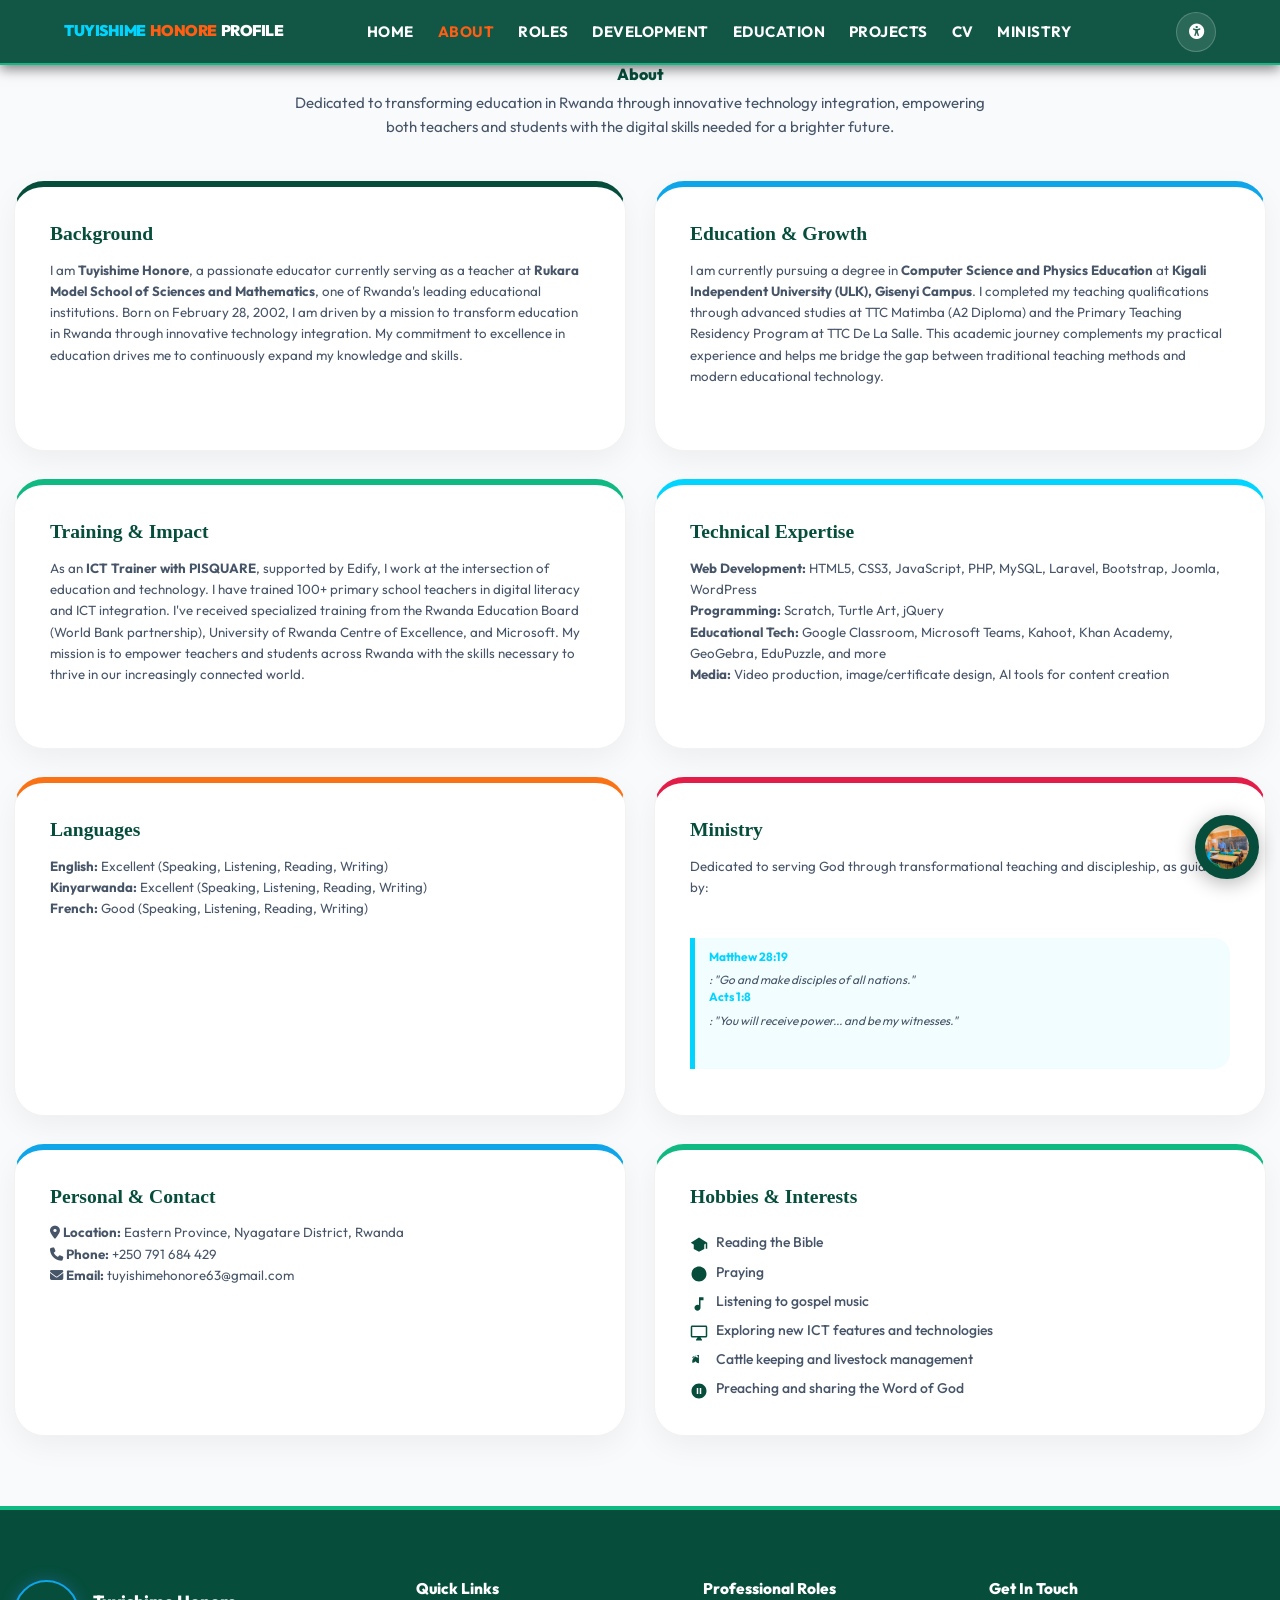
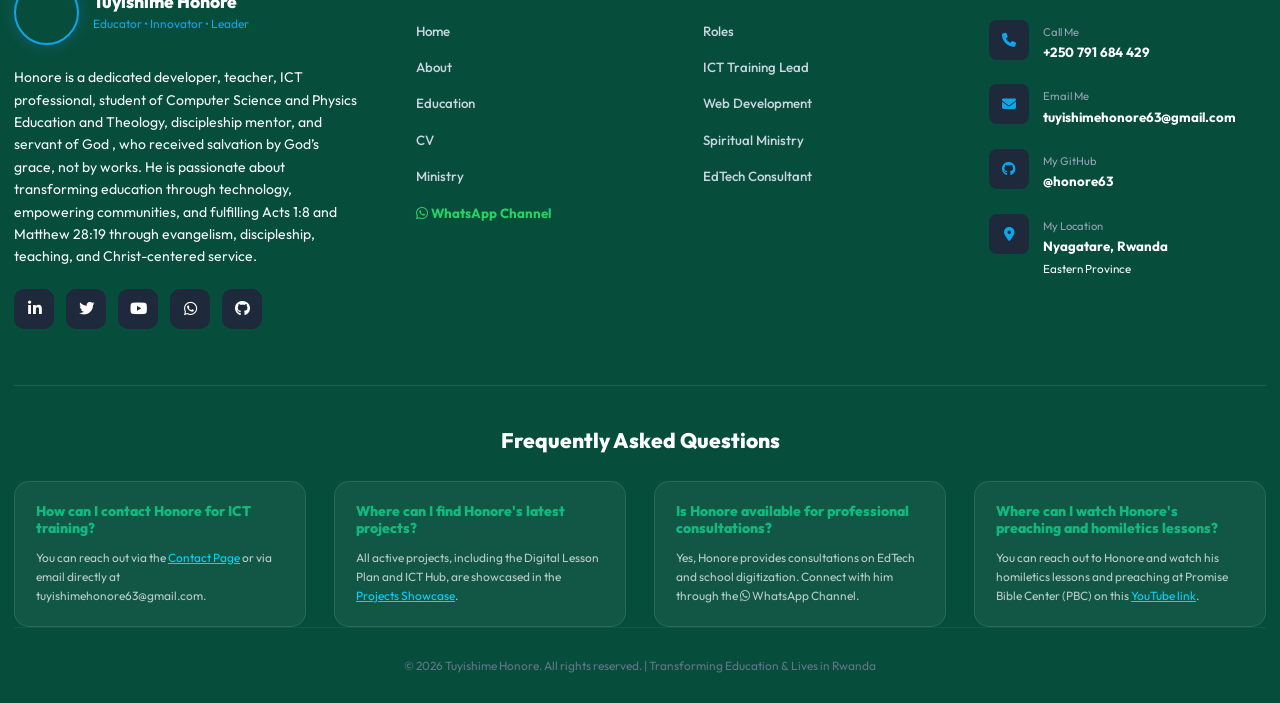
==== frontend/about.html @ 88cf1a94 "Standardize site-wide footer, add PBC FAQ/preaching video, and enhance footer visibility" ====
<!DOCTYPE html>
<html lang="en">
<head>
  <meta charset="UTF-8" />
  <meta name="viewport" content="width=device-width, initial-scale=1.0" />
  <title>About | Tuyishime Honore</title>
  <link rel="stylesheet" href="assets/css/styles.css?v=1.3" />
<link rel="stylesheet" href="https://cdnjs.cloudflare.com/ajax/libs/font-awesome/6.7.2/css/all.min.css" />

  <link rel="icon" type="image/jpeg" href="assets/images/WhatsApp%20Image%202026-05-29%20at%204.32.30%20PM.jpeg" />

  <link rel="manifest" href="manifest.json">
  <meta name="apple-mobile-web-app-capable" content="yes">
  <meta name="apple-mobile-web-app-status-bar-style" content="black-translucent">
  <meta name="theme-color" content="#064e3b">
</head>
<body>
  <nav class="nav" aria-label="Primary">
      <div class="nav-brand"><span class="cyan">TUYISHIME</span> <span class="orange">HONORE</span> <span class="white">PROFILE</span></div>
      <div class="nav-toggle" aria-label="Toggle Navigation"><span></span><span></span><span></span></div>
      <div class='nav-links'>
        <a href="index.html" data-i18n="nav-home">Home</a>
        <a href="about.html" data-i18n="nav-about">About</a>
        <a href="roles.html" data-i18n="nav-roles">Roles</a>
        <a href="development.html" data-i18n="nav-dev">Development</a>
        <a href="education.html" data-i18n="nav-edu">Education</a>
        <a href="projects.html" data-i18n="nav-proj">Projects</a>
        <a href="cv.html" data-i18n="nav-cv">CV</a>
        <a href="ministry.html" data-i18n="nav-min">Ministry</a>
      </div>
      <div class="nav-accessibility">
        <button id="acc-btn" class="acc-btn" title="Accessibility Settings" aria-label="Accessibility Settings">
          <i class="fa-solid fa-universal-access"></i>
        </button>
        <div id="acc-dropdown" class="acc-dropdown">
          <div class="acc-section">
            <span class="acc-label" data-i18n="acc-language">Language / Langue</span>
            <div class="lang-switcher">
              <button class="lang-btn active" data-lang="en">
                <img src="https://flagcdn.com/h20/gb.png" alt="English" style="width: 18px;"> EN
              </button>
              <button class="lang-btn" data-lang="fr">
                <img src="https://flagcdn.com/h20/fr.png" alt="Français" style="width: 18px;"> FR
              </button>
            </div>
          </div>
          
          <div class="acc-section">
            <span class="acc-label" data-i18n="acc-font-type">Font Type</span>
            <select id="font-type-selector" class="font-selector">
              <optgroup label="⭐ Top 10 for Portfolio">
                <option value="Inter" selected>Inter</option>
                <option value="Plus Jakarta Sans">Plus Jakarta Sans</option>
                <option value="Poppins">Poppins</option>
                <option value="Manrope">Manrope</option>
                <option value="Outfit">Outfit</option>
                <option value="DM Sans">DM Sans</option>
                <option value="Urbanist">Urbanist</option>
                <option value="Montserrat">Montserrat</option>
                <option value="Sora">Sora</option>
                <option value="Lexend">Lexend</option>
              </optgroup>
              <optgroup label="Sans-Serif">
                <option value="Roboto">Roboto</option>
                <option value="Open Sans">Open Sans</option>
                <option value="Lato">Lato</option>
                <option value="Nunito">Nunito</option>
                <option value="Work Sans">Work Sans</option>
                <option value="Rubik">Rubik</option>
                <option value="Mulish">Mulish</option>
                <option value="Figtree">Figtree</option>
                <option value="Raleway">Raleway</option>
                <option value="Cabin">Cabin</option>
                <option value="Quicksand">Quicksand</option>
                <option value="Noto Sans">Noto Sans</option>
                <option value="Assistant">Assistant</option>
                <option value="Karla">Karla</option>
                <option value="Public Sans">Public Sans</option>
              </optgroup>
              <optgroup label="Serif Fonts">
                <option value="Merriweather">Merriweather</option>
                <option value="Playfair Display">Playfair Display</option>
                <option value="Lora">Lora</option>
                <option value="Cormorant Garamond">Cormorant Garamond</option>
                <option value="Libre Baskerville">Libre Baskerville</option>
                <option value="Crimson Text">Crimson Text</option>
                <option value="EB Garamond">EB Garamond</option>
                <option value="Bitter">Bitter</option>
                <option value="Spectral">Spectral</option>
                <option value="Source Serif Pro">Source Serif Pro</option>
              </optgroup>
              <optgroup label="Monospace Fonts">
                <option value="JetBrains Mono">JetBrains Mono</option>
                <option value="Fira Code">Fira Code</option>
                <option value="Source Code Pro">Source Code Pro</option>
                <option value="IBM Plex Mono">IBM Plex Mono</option>
                <option value="Space Mono">Space Mono</option>
                <option value="Roboto Mono">Roboto Mono</option>
                <option value="Inconsolata">Inconsolata</option>
                <option value="Cousine">Cousine</option>
                <option value="Ubuntu Mono">Ubuntu Mono</option>
                <option value="Anonymous Pro">Anonymous Pro</option>
              </optgroup>
              <optgroup label="Display & Creative">
                <option value="Bebas Neue">Bebas Neue</option>
                <option value="Oswald">Oswald</option>
                <option value="Anton">Anton</option>
                <option value="Archivo Black">Archivo Black</option>
                <option value="Barlow Condensed">Barlow Condensed</option>
              </optgroup>
            </select>
          </div>

          <div class="acc-section">
            <span class="acc-label" data-i18n="acc-font-size">Font Size</span>
            <div class="font-controls">
              <button id="font-minus" class="font-size-btn" title="Decrease font size">-</button>
              <span id="font-display" class="font-display">100%</span>
              <button id="font-plus" class="font-size-btn" title="Increase font size">+</button>
            </div>
          </div>

          <div class="acc-section">
            <span class="acc-label" data-i18n="acc-reader">Screen Reader</span>
            <label class="acc-toggle-container">
              <div class="switch">
                <input type="checkbox" id="screen-reader-toggle">
                <span class="slider"></span>
              </div>
              <span data-i18n="acc-enable-tts">Enable Text-to-Speech</span>
            </label>
          </div>
        </div>
      </div>
    </nav><header class="compact">

  </header>


  <main class="container" role="main">
    <section class="section" aria-labelledby="about-title">
      <h2 id="about-title" class="section-title" data-i18n="nav-about">About Me</h2>
      <p class="section-subtitle" data-i18n="about-subtitle">
        Dedicated to transforming education in Rwanda through innovative technology integration, empowering both teachers and students with the digital skills needed for a brighter future.
      </p>

      <div class="card-grid">
        <div class="card card-dark"><h3 data-i18n="about-card-bg"><i class="fa-solid fa-user-tie"></i> Background</h3>
          <p>
            I am <strong>Tuyishime Honore</strong>, a passionate educator currently serving as a teacher at <strong>Rukara Model School of Sciences and Mathematics</strong>, one of Rwanda's leading educational institutions. Born on February 28, 2002, I am driven by a mission to transform education in Rwanda through innovative technology integration. My commitment to excellence in education drives me to continuously expand my knowledge and skills.
          </p>
        </div>

        <div class="card card-blue"><h3 data-i18n="about-card-edu"><i class="fa-solid fa-graduation-cap"></i> Education & Growth</h3>
          <p>
            I am currently pursuing a degree in <strong>Computer Science and Physics Education</strong> at <strong>Kigali Independent University (ULK), Gisenyi Campus</strong>. I completed my teaching qualifications through advanced studies at TTC Matimba (A2 Diploma) and the Primary Teaching Residency Program at TTC De La Salle. This academic journey complements my practical experience and helps me bridge the gap between traditional teaching methods and modern educational technology.
          </p>
        </div>

        <div class="card card-green"><h3 data-i18n="about-card-train"><i class="fa-solid fa-chalkboard-user"></i> Training & Impact</h3>
          <p>
            As an <strong>ICT Trainer with PISQUARE</strong>, supported by Edify, I work at the intersection of education and technology. I have trained 100+ primary school teachers in digital literacy and ICT integration. I've received specialized training from the Rwanda Education Board (World Bank partnership), University of Rwanda Centre of Excellence, and Microsoft. My mission is to empower teachers and students across Rwanda with the skills necessary to thrive in our increasingly connected world.
          </p>
        </div>

        <div class="card card-cyan"><h3 data-i18n="about-card-tech"><i class="fa-solid fa-code"></i> Technical Expertise</h3>
          <p>
            <strong>Web Development:</strong> HTML5, CSS3, JavaScript, PHP, MySQL, Laravel, Bootstrap, Joomla, WordPress<br>
            <strong>Programming:</strong> Scratch, Turtle Art, jQuery<br>
            <strong>Educational Tech:</strong> Google Classroom, Microsoft Teams, Kahoot, Khan Academy, GeoGebra, EduPuzzle, and more<br>
            <strong>Media:</strong> Video production, image/certificate design, AI tools for content creation
          </p>
        </div>

        <div class="card card-orange"><h3 data-i18n="about-card-lang"><i class="fa-solid fa-language"></i> Languages</h3>
          <p>
            <strong>English:</strong> Excellent (Speaking, Listening, Reading, Writing)<br>
            <strong>Kinyarwanda:</strong> Excellent (Speaking, Listening, Reading, Writing)<br>
            <strong>French:</strong> Good (Speaking, Listening, Reading, Writing)
          </p>
        </div>

        <div class="card card-red"><h3 data-i18n="nav-min"><i class="fa-solid fa-cross"></i> Ministry & Service</h3>
          <p>
            Dedicated to serving God through transformational teaching and discipleship, as guided by:
          </p>
          <blockquote class="ministry-quote" style="margin: 0.8rem 0; padding: 0.8rem 1rem;">
            <p style="font-size: 0.85rem; line-height: 1.4;">
              <strong>Matthew 28:19</strong>: "Go and make disciples of all nations."<br>
              <strong>Acts 1:8</strong>: "You will receive power... and be my witnesses."
            </p>
          </blockquote>
        </div>

        <div class="card card-blue"><h3 data-i18n="about-card-contact"><i class="fa-solid fa-address-card"></i> Personal & Contact</h3>
          <p>
            <strong><i class="fa-solid fa-location-dot"></i> Location:</strong> Eastern Province, Nyagatare District, Rwanda<br>
            <strong><i class="fa-solid fa-phone"></i> Phone:</strong> +250 791 684 429<br>
            <strong><i class="fa-solid fa-envelope"></i> Email:</strong> tuyishimehonore63@gmail.com</p>
        </div>

        <div class="card card-green"><h3 data-i18n="about-card-hobbies"><i class="fa-solid fa-heart"></i> Hobbies & Interests</h3>
          <ul style="list-style: none; padding: 0; margin: 0.8rem 0 0; display: grid; gap: 0.6rem;">
            <li style="display: flex; gap: 0.6rem; align-items: flex-start; color: var(--muted); font-weight: 500;"><svg width="18" height="18" viewBox="0 0 24 24" fill="currentColor" style="color: var(--green-dark); margin-top: 0.2rem; flex-shrink: 0;"><path d="M12 2L1 9l4 2.18v6L12 21l7-3.82v-6l2-1.09V17h2V9L12 2z"/></svg> <span style="line-height: 1.4;">Reading the Bible</span></li>
            <li style="display: flex; gap: 0.6rem; align-items: flex-start; color: var(--muted); font-weight: 500;"><svg width="18" height="18" viewBox="0 0 24 24" fill="currentColor" style="color: var(--green-dark); margin-top: 0.2rem; flex-shrink: 0;"><path d="M12 2.02c-5.51 0-10 4.49-10 10s4.49 10 10 10 10-4.49 10-10-4.49-10-10-10z"/></svg> <span style="line-height: 1.4;">Praying</span></li>
            <li style="display: flex; gap: 0.6rem; align-items: flex-start; color: var(--muted); font-weight: 500;"><svg width="18" height="18" viewBox="0 0 24 24" fill="currentColor" style="color: var(--green-dark); margin-top: 0.2rem; flex-shrink: 0;"><path d="M12 3v10.55c-.59-.34-1.27-.55-2-.55-2.21 0-4 1.79-4 4s1.79 4 4 4 4-1.79 4-4V7h4V3h-6z"/></svg> <span style="line-height: 1.4;">Listening to gospel music</span></li>
            <li style="display: flex; gap: 0.6rem; align-items: flex-start; color: var(--muted); font-weight: 500;"><svg width="18" height="18" viewBox="0 0 24 24" fill="currentColor" style="color: var(--green-dark); margin-top: 0.2rem; flex-shrink: 0;"><path d="M21 2H3c-1.1 0-2 .9-2 2v12c0 1.1.9 2 2 2h7l-2 3v1h8v-1l-2-3h7c1.1 0 2-.9 2-2V4c0-1.1-.9-2-2-2zm0 14H3V4h18v12z"/></svg> <span style="line-height: 1.4;">Exploring new ICT features and technologies</span></li>
            <li style="display: flex; gap: 0.6rem; align-items: flex-start; color: var(--muted); font-weight: 500;"><svg width="18" height="18" viewBox="0 0 24 24" fill="currentColor" style="color: var(--green-dark); margin-top: 0.2rem; flex-shrink: 0;"><path d="M10.84 2.82C3.12 5.09 3.01 10.97 3.01 10.97v1.89h1.1c1.37 0 2.61-.71 3.29-1.85.92 1.54 2.58 2.58 4.54 2.6V1.9l-.15.92zm-5.7 3.07C6.01 4 7 3.54 8 3.54c1.28 0 2.45.69 3.12 1.79.03.04.14.28.05.51-.08.2-.34.25-.5.25L9.34 6c-.19 0-.37-.09-.48-.25-.33-.5-.88-.82-1.48-.82-.67 0-1.28.38-1.58.98L4.32 6c-.19.4-.53.53-.78.53-.29 0-.58-.19-.58-.49v-.06c.01-.06.77-1.13 2.18-1.89h.01z"/></svg> <span style="line-height: 1.4;">Cattle keeping and livestock management</span></li>
            <li style="display: flex; gap: 0.6rem; align-items: flex-start; color: var(--muted); font-weight: 500;"><svg width="18" height="18" viewBox="0 0 24 24" fill="currentColor" style="color: var(--green-dark); margin-top: 0.2rem; flex-shrink: 0;"><path d="M12 2C6.48 2 2 6.48 2 12s4.48 10 10 10 10-4.48 10-10S17.52 2 12 2zm-1 14H9V8h2v8zm4 0h-2V8h2v8z"/></svg> <span style="line-height: 1.4;">Preaching and sharing the Word of God</span></li>
          </ul>
        </div>
      </div>
    </section>
  </main>

  <footer class="site-footer">
    <div class="container">
      <div class="footer-grid-4">
        
        <!-- Col 1: Brand -->
        <div class="footer-col">
          <div class="brand-header">
             <div class="footer-logo-zoom" aria-label="Tuyishime Honore"></div>
             <div>
               <h2>Tuyishime Honore</h2>
               <span class="brand-sub">Educator • Innovator • Leader</span>
             </div>
          </div>
          <p class="brand-desc" data-i18n="footer-brand-desc">Honore is a dedicated developer, teacher, ICT professional, student of Computer Science and Physics Education and Theology, discipleship mentor, and servant of God , who received salvation by God’s grace, not by works. He is passionate about transforming education through technology, empowering communities, and fulfilling Acts 1:8 and Matthew 28:19 through evangelism, discipleship, teaching, and Christ-centered service.</p>
          <div class="footer-socials-square">
             <a href="https://www.linkedin.com/in/tuyishime-honore-212bb62a5" aria-label="LinkedIn" target="_blank"><i class="fa-brands fa-linkedin-in"></i></a>
             <a href="https://x.com/THonore78575" aria-label="Twitter X" target="_blank"><i class="fa-brands fa-twitter"></i></a>
             <a href="https://www.youtube.com/@tuyishimehonore9611" aria-label="YouTube" target="_blank"><i class="fa-brands fa-youtube"></i></a>
             <a href="https://whatsapp.com/channel/0029Vb8NbJZ3AzNOPKJiLX3O" aria-label="WhatsApp" target="_blank"><i class="fa-brands fa-whatsapp"></i></a>
             <a href="https://github.com/honore63" aria-label="GitHub" target="_blank"><i class="fa-brands fa-github"></i></a>
          </div>
        </div>

        <!-- Col 2: Quick Links -->
        <div class="footer-col">
          <h3 data-i18n="footer-links">Quick Links</h3>
          <ul class="clean-links">
            <li><a href="index.html" data-i18n="nav-home">Home</a></li>
            <li><a href="about.html" data-i18n="nav-about">About Honore</a></li>
            <li><a href="education.html" data-i18n="nav-edu">Academic Path</a></li>
            <li><a href="cv.html" data-i18n="nav-cv">Curriculum Vitae</a></li>
            <li><a href="ministry.html" data-i18n="nav-min">Christian Ministry</a></li>


            <li><a href="https://whatsapp.com/channel/0029Vb8NbJZ3AzNOPKJiLX3O" target="_blank" style="color: #25D366; font-weight: 700; margin-top: 0.5rem;"><i class="fa-brands fa-whatsapp"></i> WhatsApp Channel</a></li>
          </ul>
        </div>

        <!-- Col 3: Professional Experience -->
        <div class="footer-col">
          <h3 data-i18n="footer-roles">Professional Roles</h3>
          <ul class="clean-links">
            <li><a href="roles.html" data-i18n="nav-roles">STEM Educator</a></li>
            <li><a href="roles.html">ICT Training Lead</a></li>
            <li><a href="development.html">Web Development</a></li>
            <li><a href="ministry.html">Spiritual Ministry</a></li>
            <li><a href="roles.html">EdTech Consultant</a></li>
          </ul>
        </div>

        <!-- Col 4: Contact -->
        <div class="footer-col">
          <h3 data-i18n="footer-contact">Get In Touch</h3>
          <div class="contact-block">
            <div class="contact-icon"><i class="fa-solid fa-phone"></i></div>
            <div class="contact-text">
              <span>Call Me</span>
              <a href="tel:+250791684429" style="color: #fff; text-decoration: none;"><strong>+250 791 684 429</strong></a>
            </div>
          </div>
          
          <div class="contact-block">
            <div class="contact-icon"><i class="fa-solid fa-envelope"></i></div>
            <div class="contact-text">
              <span>Email Me</span>
              <a href="mailto:tuyishimehonore63@gmail.com" style="color: #fff; text-decoration: none;"><strong>tuyishimehonore63@gmail.com</strong></a>
            </div>
          </div>

          <div class="contact-block">
            <div class="contact-icon"><i class="fa-brands fa-github"></i></div>
            <div class="contact-text">
              <span>My GitHub</span>
              <a href="https://github.com/honore63" target="_blank" style="color: #fff; text-decoration: none;"><strong>@honore63</strong></a>
            </div>
          </div>

          <div class="contact-block">
            <div class="contact-icon"><i class="fa-solid fa-location-dot"></i></div>
            <div class="contact-text">
              <span>My Location</span>
              <strong>Nyagatare, Rwanda</strong>
              <small>Eastern Province</small>
            </div>
          </div>
        </div>

      </div>

      <!-- FAQ Section -->
      <div class="footer-faq">
        <h3 data-i18n="footer-faq-title">Frequently Asked Questions</h3>
        <div class="faq-grid">
          <div class="faq-item">
            <h4 data-i18n="faq-q1">How can I contact Honore for ICT training?</h4>
            <p data-i18n="faq-a1">You can reach out via the <a href="contact.html">Contact Page</a> or via email directly at tuyishimehonore63@gmail.com.</p>
          </div>
          <div class="faq-item">
            <h4 data-i18n="faq-q2">Where can I find Honore's latest projects?</h4>
            <p data-i18n="faq-a2">All active projects, including the Digital Lesson Plan and ICT Hub, are showcased in the <a href="projects.html">Projects Showcase</a>.</p>
          </div>
          <div class="faq-item">
            <h4 data-i18n="faq-q3">Is Honore available for professional consultations?</h4>
            <p data-i18n="faq-a3">Yes, Honore provides consultations on EdTech and school digitization. Connect with him through the <i class="fa-brands fa-whatsapp"></i> WhatsApp Channel.</p>
          </div>
          <div class="faq-item">
            <h4 data-i18n="faq-q4">Where can I watch Honore's preaching and homiletics lessons?</h4>
            <p data-i18n="faq-a4">You can reach out to Honore and watch his homiletics lessons and preaching at Promise Bible Center (PBC) on this <a href="https://youtu.be/9FSDNYlUieU?si=j-H62Ybqfr5esCMJ" target="_blank">YouTube link</a>.</p>
          </div>
        </div>
      </div>

      <div class="footer-bottom">
        <p>&copy; 2026 Tuyishime Honore. All rights reserved. | Transforming Education &amp; Lives in Rwanda</p>
      </div>
    </div>
  </footer>

  <div id="ai-widget" class="ai-widget collapsed" aria-label="AI chat assistant">
    <button id="ai-toggle" class="ai-toggle" type="button" aria-expanded="false" aria-label="Chat with Honore" title="Click to open the chat">Chat with Honore</button>
    <div class="ai-panel" role="dialog" aria-label="AI chat">
      <div class="ai-header">
        <div class="ai-profile">
          <img class="ai-avatar" src="assets/images/WhatsApp%20Image%202026-05-29%20at%204.32.30%20PM.jpeg" alt="Honore" />
          <div>
            <div class="ai-name">Honore</div>
            <div class="ai-status">Live chart</div>
          </div>
        </div>
        <button id="ai-close" class="ai-close" type="button" aria-label="Close">&times;</button>
      </div>
      <div class="ai-live" aria-label="Live status">
        <span class="ai-bar"></span>
        <span class="ai-bar"></span>
        <span class="ai-bar"></span>
      </div>
      <div class="ai-messages" id="ai-messages" aria-live="polite"></div>
      <div class="prompt-container">
        <form id="ai-form" class="prompt-box">
          <textarea id="ai-input" class="prompt-input" placeholder="Hi! I'm Honore's AI assistant. Ask me anything about my work." required></textarea>
          <div class="prompt-toolbar">
            <div class="prompt-toolbar-left">
              <label class="prompt-tool-btn" title="Upload a document">
                <input type="file" id="ai-file" accept=".txt,.pdf" style="display:none;" />
                <i class="fa-solid fa-plus"></i>
              </label>
              <span class="prompt-tool-btn"><i class="fa-solid fa-bolt"></i> Fast</span>
              <span class="prompt-tool-btn"><i class="fa-solid fa-angle-up"></i> Gemini</span>
            </div>
            <div class="prompt-toolbar-right">
              <button type="button" class="prompt-tool-btn" title="Voice input"><i class="fa-solid fa-microphone"></i></button>
              <button type="submit" class="prompt-send-btn" title="Send"><i class="fa-solid fa-arrow-right"></i></button>
            </div>
          </div>
        </form>
        <div id="ai-file-status" class="ai-file-status"></div>
      </div>
    </div>
  </div>

  <!-- PDF.js for AI Document Analysis -->
  <script src="https://cdnjs.cloudflare.com/ajax/libs/pdf.js/3.11.174/pdf.min.js"></script>
  <!-- Supabase CDN -->
  <script src="https://cdn.jsdelivr.net/npm/@supabase/supabase-js@2"></script>
  <!-- Supabase Client Initialization -->
  <script src="../database/supabaseClient.js"></script>
  <script src="assets/js/script.js?v=1.1"></script>
  <!-- Reusable Modal for Document Previews -->
  <div id='cv-modal' class='modal' role='dialog' aria-modal='true' aria-labelledby='modal-title' style='display: none;'>
    <div class='modal-content'>
      <div class='modal-header'>
        <h3 id='modal-title'>Document Preview</h3>
        <button id='modal-close' class='modal-close' aria-label='Close modal'>&times;</button>
      </div>
      <div class='modal-body'>
        <iframe id='modal-iframe' src='' title='Document Preview'></iframe>
      </div>
    </div>
  </div>
  <script>
    document.addEventListener('DOMContentLoaded', () => {
      const currentPage = window.location.pathname.split('/').pop() || 'index.html';
      const navLinks = document.querySelectorAll('.nav-links a');
      navLinks.forEach(link => {
        if (link.getAttribute('href') === currentPage) {
          link.classList.add('active');
        }
      });
    });
  </script>
</body>
</html>
---- frontend/assets/css/styles.css ----
/* 
   Tuyishime Honore's Portfolio - Main Stylesheet
   Optimized & Refactored for Desktop & Mobile Excellence
   A Antigravity AI Production
*/

:root {
  /* Color Palette */
  --green-dark: #064e3b;
  --green-medium: #10b981;
  --green-light: #f0fdf4;
  --accent-orange: #f97316;
  --accent-blue: #0ea5e9;
  --brand-cyan: #00d4ff;
  --brand-orange: #ff5e13;
  --text: #0f172a;
  --muted: #475569;
  --white: #ffffff;
  --black: #000000;
  
  /* Shadows & Radius */
  --card-bg: rgba(255, 255, 255, 1);
  --card-shadow: 0 10px 25px -5px rgba(0, 0, 0, 0.04), 0 8px 10px -6px rgba(0, 0, 0, 0.04);
  --card-shadow-hover: 0 20px 25px -5px rgba(0, 0, 0, 0.08), 0 8px 10px -6px rgba(0, 0, 0, 0.08);
  --radius: 20px;
  --max-width: 1300px;
  
  /* Typography */
  --font: 'Georgia', 'Times New Roman', Times, serif;
  --header-height: 65px; /* Slimmer professional navbar */
}

/* === Base Resets === */
* {
  box-sizing: border-box;
  margin: 0;
  padding: 0;
}

html {
  scroll-behavior: smooth;
  font-size: 16px; /* Standard professional base size */
  overflow-x: hidden;
  /* Hide scrollbar for Chrome, Safari and Opera */
  &::-webkit-scrollbar {
    display: none;
  }
  /* Hide scrollbar for IE, Edge and Firefox */
  -ms-overflow-style: none;  /* IE and Edge */
  scrollbar-width: none;  /* Firefox */
}

body {
  font-family: var(--font);
  color: var(--text);
  background: #f8fafc;
  line-height: 1.6; /* Improved readability for Georgia serif */
  font-size: 1rem;
  overflow-x: hidden;
  opacity: 0;
  animation: fadeInBody 0.8s ease-out forwards;
}

@keyframes fadeInBody {
  from { opacity: 0; }
  to { opacity: 1; }
}

body.nav-open {
  overflow: hidden;
}

a {
  color: var(--accent-blue);
  text-decoration: none;
  transition: all 0.3s ease;
}

a:hover {
  color: var(--green-medium);
}

img {
  max-width: 100%;
  display: block;
}

.container {
  width: min(100% - 2rem, var(--max-width));
  margin: 0 auto;
}

/* === Typography === */
h1, h2, h3, h4, h5, h6 {
  font-weight: 800;
  line-height: 1.2;
  color: var(--green-dark);
}

h1 { font-size: 1.143rem; } /* 16px / 14px */
h2 { font-size: 1.143rem; }
h3 { font-size: 1.143rem; }
h4 { font-size: 1.071rem; } /* 15px / 14px */

.section-title {
  text-align: center;
  margin-bottom: 3rem;
  position: relative;
}

.section-subtitle {
  text-align: center;
  color: var(--muted);
  max-width: 700px;
  margin: -2.5rem auto 3rem;
  font-size: 1.071rem; /* 15px */
}

/* === Navigation === */
.nav {
  position: fixed !important;
  top: 0 !important;
  left: 0 !important;
  width: 100% !important;
  height: var(--header-height);
  -webkit-transform: translateZ(0);
  transform: translateZ(0); /* Force hardware acceleration */
  -webkit-backface-visibility: hidden;
  backface-visibility: hidden;
  display: flex;
  justify-content: space-between;
  align-items: center;
  padding: 0 5%;
  z-index: 5000;
  background: rgba(6, 78, 59, 0.95); /* Sleek dark green with slight transparency */
  backdrop-filter: blur(10px);
  box-shadow: 0 4px 12px rgba(0,0,0,0.5);
  border-bottom: 2px solid var(--green-medium);
  transition: background 0.3s ease, box-shadow 0.3s ease, padding 0.3s ease;
}

.nav.scrolled {
  background: rgba(0, 0, 0, 0.9);
  padding: 0 4%;
}

body.nav-open {
  overflow: hidden;
}

/* Removed dynamic scrolling effects to keep the navbar 'static' in appearance */
body.home .nav {
  background: #000000;
}

body.home .nav-links a { color: var(--white); }
body.home .nav-brand .white { color: var(--white); }

.nav-links a.active { 
  background: transparent;
}

.nav-toggle span { background: var(--white); }

.nav-brand {
  font-size: 1.1rem;
  font-weight: 900;
  text-transform: uppercase;
  letter-spacing: -0.5px;
  display: flex;
  gap: 0.3rem;
}

.nav-brand .cyan { color: var(--brand-cyan); }
.nav-brand .orange { color: var(--brand-orange); }
.nav-brand .white { color: var(--white); }

.nav-links {
  display: flex;
  gap: 0.5rem;
  align-items: center;
}

.nav-links a {
  padding: 0.4rem 0.6rem;
  font-weight: 700;
  font-size: 15px; /* Requested size */
  color: var(--white) !important; /* White text on black bar */
  text-transform: uppercase;
  letter-spacing: 0.5px;
  border-radius: 8px;
  transition: all 0.25s ease;
  white-space: nowrap;
}

.nav-links a:hover,
.nav-links a.active {
  background: transparent;
  color: var(--brand-orange) !important;
}

@media (max-width: 1100px) {
  .nav-links a {
    padding: 0.5rem 0.6rem;
    font-size: 0.75rem;
  }
}

.nav-toggle {
  display: none;
  flex-direction: column;
  gap: 5px;
  cursor: pointer;
}

.nav-toggle span {
  width: 30px;
  height: 3px;
  background: var(--white); /* White bars on black navbar */
  transition: 0.3s ease;
}

.nav-toggle.active span:nth-child(1) {
  transform: translateY(8px) rotate(45deg);
}
.nav-toggle.active span:nth-child(2) {
  opacity: 0;
}
.nav-toggle.active span:nth-child(3) {
  transform: translateY(-8px) rotate(-45deg);
}

/* === Landing Header (Hero) === */
body.home header {
  min-height: 100vh;
  position: relative;
  background-image: url('../images/WhatsApp%20Image%202026-05-29%20at%204.32.30%20PM.jpeg');
  background-position: center 10%;
  background-size: cover;
  background-repeat: no-repeat;
  background-attachment: scroll;
  background-color: var(--green-dark);
  display: flex;
  align-items: flex-end; /* Move content to bottom */
  justify-content: center;
  text-align: center;
  padding: 100px 1rem 8rem; /* Increased bottom padding */
  overflow: hidden;
}

body.home header::before {
  content: "";
  position: absolute;
  inset: 0;
  background: linear-gradient(180deg, rgba(0,0,0,0.1) 0%, rgba(0,0,0,0.5) 50%, rgba(0,0,0,0.8) 100%);
  z-index: 1;
  pointer-events: none;
}

.hero-inner {
  position: relative;
  z-index: 2;
  color: var(--white);
  max-width: 900px;
  padding: 2rem;
}

.hero-title {
  color: var(--white);
  text-transform: uppercase;
  margin-bottom: 1rem;
}

.hero-subtitle {
  font-size: 1rem;
  font-weight: 600;
  margin-bottom: 2rem;
  color: rgba(255,255,255,0.9);
}

.hero-quote-container {
  margin: 2rem auto;
  opacity: 0;
  transition: opacity 1s ease;
}

.hero-quote-container.fade-in { opacity: 1; }

.hero-quote-text {
  font-size: 1.1rem;
  font-style: italic;
  margin-bottom: 0.5rem;
}

.hero-quote-author {
  font-weight: 800;
  text-transform: uppercase;
  letter-spacing: 2px;
  font-size: 0.9rem;
}

.hero-buttons {
  display: flex;
  gap: 1.5rem;
  justify-content: center;
  flex-wrap: wrap;
}

/* === Components: Modal === */
.modal {
  position: fixed;
  inset: 0;
  background: rgba(0, 0, 0, 0.85);
  z-index: 3000;
  display: none;
  align-items: center;
  justify-content: center;
  padding: 2rem;
  backdrop-filter: blur(8px);
  opacity: 0;
  transition: opacity 0.3s ease;
}

.modal.active {
  opacity: 1;
}

.modal-content {
  background: var(--white);
  width: 100%;
  max-width: 1000px;
  height: 90vh;
  border-radius: 20px;
  display: flex;
  flex-direction: column;
  overflow: hidden;
  box-shadow: 0 25px 50px -12px rgba(0, 0, 0, 0.5);
  transform: translateY(20px);
  transition: transform 0.3s ease;
}

.modal.active .modal-content {
  transform: translateY(0);
}

.modal-header {
  padding: 1.2rem 2rem;
  display: flex;
  justify-content: space-between;
  align-items: center;
  border-bottom: 1px solid #e2e8f0;
}

.modal-body {
  flex: 1;
  background: #f8fafc;
}

.modal-body iframe {
  width: 100%;
  height: 100%;
  border: none;
}

.modal-close {
  background: none;
  border: none;
  font-size: 2rem;
  cursor: pointer;
  color: var(--muted);
  line-height: 1;
}

/* === Components: Education Timeline === */
.timeline {
  position: relative;
  max-width: 900px;
  margin: 4rem auto;
  padding-left: 2rem;
}

.timeline::before {
  content: "";
  position: absolute;
  left: 0;
  top: 0;
  bottom: 0;
  width: 4px;
  background: var(--green-medium);
  border-radius: 2px;
}

.timeline-item {
  position: relative;
  margin-bottom: 3rem;
  padding-left: 3rem;
}

.timeline-item::before {
  content: "";
  position: absolute;
  left: -8px;
  top: 5px;
  width: 20px;
  height: 20px;
  background: var(--white);
  border: 4px solid var(--green-medium);
  border-radius: 50%;
  z-index: 2;
}

.timeline-date {
  font-weight: 800;
  color: var(--green-medium);
  text-transform: uppercase;
  font-size: 0.9rem;
  margin-bottom: 0.5rem;
  display: block;
}

/* === Accessibility: High Contrast === */
body.high-contrast {
  background: #000 !important;
  color: #fff !important;
}

body.high-contrast .card, 
body.high-contrast .nav,
body.high-contrast .modal-content {
  background: #000 !important;
  border: 2px solid #fff !important;
}

body.high-contrast * {
  color: #fff !important;
}

body.high-contrast a {
  text-decoration: underline !important;
  color: #0ff !important;
}

body.high-contrast .btn {
  background: #fff !important;
  color: #000 !important;
  border: 2px solid #000 !important;
}

/* Compact headers for subpages */
header.compact {
  height: var(--header-height);
  background: var(--white);
  overflow: visible;
  position: relative;
  z-index: 100;
}

/* === Buttons === */
.btn {
  display: inline-flex;
  align-items: center;
  justify-content: center;
  gap: 0.8rem;
  padding: 0.8rem 2rem;
  font-weight: 800;
  text-transform: uppercase;
  font-size: 0.9rem;
  border-radius: 12px;
  transition: all 0.3s cubic-bezier(0.4, 0, 0.2, 1);
  cursor: pointer;
  border: none;
  background: var(--green-medium);
  color: var(--white);
  box-shadow: 0 4px 15px rgba(16, 185, 129, 0.2);
}

.btn-outline {
  background: transparent;
  border: 1.5px solid var(--green-medium);
  color: var(--green-medium);
  transition: all 0.3s ease;
}

.btn-outline:hover {
  background: var(--green-medium);
  color: white;
}

/* Chat Button Container */
.ai-button-container {
  display: flex;
  gap: 0.5rem;
  margin-top: 0.8rem;
  flex-wrap: wrap;
}

.btn:hover {
  transform: translateY(-3px);
  background: var(--green-dark);
  box-shadow: 0 10px 25px rgba(6, 78, 59, 0.3);
}

.btn-outline {
  background: transparent;
  border: 2.5px solid var(--green-medium); /* Bolder border as in screenshot */
  color: var(--green-medium);
  box-shadow: none;
  font-size: 0.85rem;
  letter-spacing: 0.5px;
}

.btn-outline:hover {
  background: var(--green-medium);
  color: var(--white);
}

/* === Components: Cards === */
.card, .profile-card, .role-item, .bible-card {
  background: var(--white);
  border-radius: 30px; /* More rounded as in screenshot */
  padding: 2.5rem;
  box-shadow: 0 10px 30px rgba(0, 0, 0, 0.05);
  transition: all 0.4s cubic-bezier(0.4, 0, 0.2, 1);
  border: 1px solid rgba(0, 0, 0, 0.05);
  display: flex;
  flex-direction: column;
  justify-content: flex-start;
  height: 100%;
  position: relative;
}

.doc-card-actions {
  display: flex;
  flex-wrap: wrap;
  gap: 0.8rem;
  margin-top: auto;
  padding-top: 1.5rem;
}

.btn-view, .btn-download {
  flex: 1;
  min-width: 140px;
  padding: 0.7rem 1.2rem !important;
  font-size: 0.8rem !important;
  gap: 0.5rem !important;
  border-radius: 10px !important;
}

.btn-view {
  background: var(--accent-blue) !important;
  box-shadow: 0 4px 12px rgba(14, 165, 233, 0.2);
}

.btn-view:hover {
  background: #0369a1 !important;
  transform: translateY(-2px);
}

.btn-download {
  background: var(--green-medium) !important;
}

.btn-download:hover {
  background: var(--green-dark) !important;
  transform: translateY(-2px);
}

.btn i {
  font-size: 1rem;
  transition: transform 0.2s ease;
}

.btn:hover i {
  transform: scale(1.2);
}

.card h3 {
  font-size: 1.4rem;
  margin-bottom: 1rem;
  color: var(--green-dark);
  font-family: var(--font); /* Use Georgia as requested earlier */
}

.card p {
  font-size: 0.95rem;
  color: var(--muted);
  line-height: 1.6;
  margin-bottom: 2rem;
  flex-grow: 1;
}

/* Card Accent Classes */
.card-blue { border-top: 6px solid var(--accent-blue) !important; }
.card-red { border-top: 6px solid #e11d48 !important; }
.card-green { border-top: 6px solid var(--green-medium) !important; }
.card-orange { border-top: 6px solid var(--accent-orange) !important; }
.card-cyan { border-top: 6px solid var(--brand-cyan) !important; }
.card-dark { border-top: 6px solid var(--green-dark) !important; }

.card:hover, .profile-card:hover {
  transform: translateY(-8px);
  box-shadow: var(--card-shadow-hover);
}

.profile-card {
  display: grid;
  grid-template-columns: 350px 1fr;
  gap: 3rem;
  max-width: 1100px;
  margin: -120px auto 6rem; /* Pushed up into the hero section */
  position: relative;
  z-index: 10;
  padding: 0;
  overflow: hidden;
  box-shadow: 0 20px 50px rgba(0,0,0,0.15);
}

.profile-image-container {
  width: 100%;
  height: 450px;
}

.profile-main-img {
  width: 100%;
  height: 100%;
  object-fit: cover;
  object-position: center 20%;
  background: #f1f5f9;
}

.profile-content {
  padding: 3rem;
  display: flex;
  flex-direction: column;
  justify-content: center;
}

.profile-name { font-size: 1.143rem; margin-bottom: 0.5rem; }
.profile-job { 
  font-size: 1rem; 
  color: var(--muted); 
  text-transform: uppercase; 
  letter-spacing: 1px;
  margin-bottom: 1.5rem;
  padding-bottom: 0.5rem;
  border-bottom: 2px solid var(--green-light);
}

/* === Components: Card Grids === */
.card-grid {
  display: grid;
  grid-template-columns: repeat(2, 1fr); /* 2 columns as requested */
  gap: 2rem;
  margin-bottom: 3.5rem;
}

@media (max-width: 900px) {
  .card-grid {
    grid-template-columns: 1fr; /* Single column on tablets/mobile */
  }
}

/* === Components: CV & Skills Utilities === */
.cv-quick-facts {
  display: grid;
  grid-template-columns: repeat(auto-fit, minmax(200px, 1fr));
  gap: 1.5rem;
  padding: 1.5rem;
  background: #f8fafc;
  border-radius: 12px;
  margin-top: 1.5rem;
}

.fact-item { display: flex; flex-direction: column; gap: 0.2rem; }
.fact-label { font-size: 0.75rem; text-transform: uppercase; color: var(--muted); font-weight: 700; }
.fact-value { font-weight: 800; color: var(--green-dark); }

.doc-card {
  display: flex !important;
  flex-direction: column;
  justify-content: space-between;
  height: 100%;
}

.doc-card-actions {
  display: flex;
  gap: 0.8rem;
  margin-top: 1.5rem;
  flex-wrap: wrap;
}

.doc-card-actions .btn {
  padding: 0.5rem 1rem;
  font-size: 0.8rem;
  flex: 1;
  min-width: 120px;
}

.skills-group { margin-bottom: 2rem; }
.skills-pills { display: flex; flex-wrap: wrap; gap: 0.6rem; margin-top: 0.8rem; }
.skill-pill { 
  background: var(--green-light); 
  color: var(--green-dark); 
  padding: 0.4rem 0.8rem; 
  border-radius: 8px; 
  font-size: 0.85rem; 
  font-weight: 700;
  border: 1px solid rgba(16, 185, 129, 0.1);
  transition: all 0.2s ease;
}

.skill-pill:hover {
  background: var(--green-medium);
  color: var(--white);
  transform: translateY(-2px);
}

.role-meta {
  color: var(--green-medium);
  font-weight: 700;
  font-size: 0.9rem;
  margin-bottom: 1rem;
}

/* === Components: Ministry & Bible Cards === */
.bible-card {
  padding: 2.5rem;
  background: var(--white);
  border-radius: var(--radius);
  box-shadow: var(--card-shadow);
  text-align: center;
  border: 1px solid rgba(0, 0, 0, 0.05);
  transition: all 0.3s ease;
}

.bible-card:hover {
  transform: translateY(-5px);
  box-shadow: var(--card-shadow-hover);
}

.bible-card h4 {
  color: var(--green-dark);
  margin-bottom: 1rem;
  font-size: 1.2rem;
}

.bible-card p {
  font-style: italic;
  font-size: 1rem;
  color: var(--muted);
  line-height: 1.6;
}

.bible-card cite {
  display: block;
  margin-top: 1rem;
  font-weight: 800;
  color: var(--green-medium);
  font-size: 0.85rem;
  text-transform: uppercase;
  letter-spacing: 1px;
}

.theology-grid {
  grid-template-columns: repeat(auto-fit, minmax(320px, 1fr));
}

/* === Components: Partners & Lists === */
.partner-list {
  display: grid;
  grid-template-columns: repeat(auto-fit, minmax(180px, 1fr));
  gap: 1rem;
  margin: 1.5rem 0;
}

.partner-link {
  display: flex !important;
  align-items: center;
  gap: 0.8rem;
  color: var(--text) !important;
  font-size: 0.95rem;
  font-weight: 600;
  padding: 0.5rem;
  border-radius: 8px;
  background: var(--white);
  border: 1px solid rgba(0,0,0,0.05);
}

.partner-link:hover {
  background: var(--green-light);
  transform: translateX(5px);
}

.bullet-list {
  list-style: none;
  padding: 0;
  margin: 1rem 0;
}

.bullet-list li {
  display: flex;
  align-items: flex-start;
  gap: 0.8rem;
  margin-bottom: 0.8rem;
  font-size: 0.95rem;
  color: var(--muted);
}

.bullet-list li i {
  color: var(--green-medium);
  margin-top: 0.3rem;
}

.badge {
  display: inline-block;
  padding: 0.4rem 1rem;
  border-radius: 20px;
  font-size: 0.75rem;
  font-weight: 800;
  text-transform: uppercase;
  letter-spacing: 0.5px;
  background: var(--green-light);
  color: var(--green-dark);
}

.profile-cta {
  display: flex;
  gap: 1rem;
  margin-top: 2rem;
  flex-wrap: wrap;
}

/* === Role Items === */
.role-list {
  display: flex;
  flex-direction: column;
  gap: 2rem;
}

.role-item {
  display: flex;
  flex-direction: column;
  gap: 1.5rem;
}

.role-header {
  display: flex;
  justify-content: space-between;
  align-items: flex-start;
  flex-wrap: wrap;
  gap: 1rem;
}

.role-badge {
  background: var(--green-light);
  color: var(--green-dark);
  padding: 0.5rem 1rem;
  font-weight: 800;
  font-size: 0.8rem;
  border-radius: 8px;
}

/* === Ministry Quote === */
.ministry-quote {
  border-left: 5px solid var(--brand-cyan);
  background: rgba(0, 212, 255, 0.05);
  padding: 1.5rem 2rem;
  margin: 2rem 0;
  border-radius: 0 16px 16px 0;
  font-style: italic;
}

.ministry-quote strong {
  display: block;
  margin-bottom: 0.5rem;
  color: var(--brand-cyan);
  font-style: normal;
  font-size: 0.85rem;
}

/* === Footer === */
.site-footer {
  background: var(--green-dark);
  color: #f8fafc;
  padding: 5rem 0 2rem;
  margin-top: 5rem;
  border-top: 4px solid var(--green-medium);
}

.footer-grid-4 {
  display: grid;
  grid-template-columns: 1.5fr 1fr 1fr 1.2fr;
  gap: 4rem;
  margin-bottom: 4rem;
}

.brand-header {
  display: flex;
  align-items: center;
  gap: 1rem;
  margin-bottom: 1.5rem;
}

.footer-logo-zoom {
  width: 65px;
  height: 65px;
  border-radius: 50%;
  background: url('../images/profile.jpg') center 25%/220% no-repeat;
  border: 2px solid var(--accent-blue);
  box-shadow: 0 0 15px rgba(59, 130, 246, 0.3);
}

.brand-header h2 { color: var(--white); font-size: 1.25rem; margin: 0; }
.brand-sub { color: var(--accent-blue); font-size: 0.85rem; }

.footer-socials-square {
  display: flex;
  gap: 12px;
  margin-top: 1.5rem;
}

.footer-socials-square a {
  width: 40px;
  height: 40px;
  background: #1e293b;
  color: var(--white);
  border-radius: 10px;
  display: flex;
  align-items: center;
  justify-content: center;
  font-size: 1.1rem;
}

.footer-socials-square a:hover {
  background: var(--accent-blue);
  transform: translateY(-3px);
}

.footer-col h3 { color: var(--white); font-size: 1.1rem; margin-bottom: 1.5rem; }

.clean-links { list-style: none; display: flex; flex-direction: column; gap: 1rem; }
.clean-links a { color: #cbd5e1; font-size: 0.95rem; font-weight: 500; }
.clean-links a:hover { color: var(--accent-blue); text-decoration: underline; }

.contact-block { display: flex; gap: 1rem; margin-bottom: 1.5rem; }
.contact-icon { 
  width: 40px; height: 40px; background: #1e293b; border-radius: 8px;
  display: flex; align-items: center; justify-content: center; color: var(--accent-blue);
}
.contact-text strong { display: block; color: var(--white); font-size: 0.95rem; }
.contact-text span { font-size: 0.8rem; color: #94a3b8; }

.footer-bottom { 
  padding-top: 2rem; border-top: 1px solid rgba(255,255,255,0.05);
  text-align: center; color: #64748b; font-size: 0.85rem;
}

/* === AI Widget === */
.ai-widget {
  position: fixed;
  bottom: 1.5rem; /* Moved closer to the corner */
  right: 1.5rem;  /* Moved closer to the corner */
  z-index: 2000;
  max-width: 380px;
  width: calc(100% - 3rem);
  display: flex;
  flex-direction: column-reverse;
  align-items: flex-end;
}

.ai-toggle {
  width: 75px;
  height: 75px;
  border-radius: 50% !important;
  background: var(--green-dark) !important;
  border: 5px solid var(--green-dark) !important;
  padding: 0;
  display: flex;
  align-items: center;
  justify-content: center;
  box-shadow: 0 4px 20px rgba(0,0,0,0.3);
  overflow: hidden;
  transition: all 0.3s cubic-bezier(0.175, 0.885, 0.32, 1.275);
}

.ai-toggle:hover {
  transform: scale(1.1) rotate(5deg);
}

.ai-avatar-mini {
  width: 100%;
  height: 100%;
  object-fit: cover;
}

.ai-panel {
  background: var(--white);
  border-radius: 20px;
  box-shadow: 0 20px 50px rgba(0,0,0,0.2);
  margin-bottom: 1rem;
  overflow: hidden;
  display: flex;
  flex-direction: column;
  height: clamp(350px, 70vh, 550px);
  width: 100%;
}

.ai-widget.collapsed .ai-panel { display: none; }
.ai-widget.collapsed .ai-toggle { width: 64px; height: 64px; border-radius: 50%; padding: 0; }
.ai-widget.collapsed .ai-toggle .ai-toggle-text { display: none; }

.ai-avatar-mini { width: 44px; height: 44px; border-radius: 50%; object-fit: cover; }

.ai-header { 
  padding: 1rem; background: var(--green-dark); color: var(--white);
  display: flex; justify-content: space-between; align-items: center;
}
.ai-profile { display: flex; align-items: center; gap: 0.8rem; }
.ai-avatar { width: 40px; height: 40px; border-radius: 50%; object-fit: cover; border: 2px solid rgba(255,255,255,0.3); }
.ai-status { font-size: 0.7rem; opacity: 0.8; }
.ai-close { background: none; border: none; color: white; font-size: 1.5rem; cursor: pointer; }

.ai-messages { flex: 1; padding: 1.5rem; overflow-y: auto; background: #f8fafc; display: flex; flex-direction: column; gap: 1rem; font-family: system-ui, -apple-system, 'Segoe UI', Roboto, sans-serif; }
.ai-message-bubble { padding: 1rem; border-radius: 18px; max-width: 85%; font-size: 0.95rem; line-height: 1.5; }
.ai-message-bubble.bot { background: var(--white); color: var(--text); align-self: flex-start; border-bottom-left-radius: 4px; box-shadow: 0 4px 15px rgba(0,0,0,0.05); }
.ai-message-bubble.user { background: var(--green-medium); color: var(--white); align-self: flex-end; border-bottom-right-radius: 4px; box-shadow: 0 4px 15px rgba(16, 185, 129, 0.2); }

/* === Prompt-Style Chat Input === */
.prompt-container {
  border-top: 1px solid #e2e8f0;
  font-family: system-ui, -apple-system, 'Segoe UI', Roboto, sans-serif;
}

.prompt-box {
  padding: 1.2rem 1.2rem 0.8rem;
  background: #f5f5f0;
  display: flex;
  flex-direction: column;
  gap: 0.8rem;
  border-radius: 12px;
}

.prompt-input {
  width: 100%;
  min-height: 60px; /* Provides the 'text space' requested */
  padding: 0;
  border: none;
  background: transparent;
  font-size: 0.95rem;
  font-family: inherit;
  color: var(--text);
  outline: none;
  resize: none;
}

.prompt-input::placeholder {
  color: #94a3b8;
}

.prompt-toolbar {
  display: flex;
  justify-content: space-between;
  align-items: center;
}

.prompt-toolbar-left,
.prompt-toolbar-right {
  display: flex;
  align-items: center;
  gap: 0.4rem;
}

.prompt-tool-btn {
  display: inline-flex;
  align-items: center;
  gap: 0.3rem;
  padding: 0.3rem 0.6rem;
  border: none;
  background: transparent;
  color: #64748b;
  font-size: 0.8rem;
  font-weight: 500;
  font-family: inherit;
  cursor: pointer;
  border-radius: 6px;
  transition: background 0.15s ease, color 0.15s ease;
  white-space: nowrap;
}

.prompt-tool-btn:hover {
  background: rgba(0,0,0,0.06);
  color: var(--text);
}

.prompt-tool-btn i {
  font-size: 0.85rem;
}

.prompt-send-btn {
  width: 32px;
  height: 32px;
  border-radius: 50%;
  border: none;
  background: var(--green-medium);
  color: white;
  display: flex;
  align-items: center;
  justify-content: center;
  cursor: pointer;
  font-size: 0.85rem;
  transition: background 0.2s ease, transform 0.15s ease;
  flex-shrink: 0;
}

.prompt-send-btn:hover {
  background: var(--green-dark);
  transform: scale(1.1);
}

.ai-file-status {
  padding: 0.4rem 1rem;
  font-size: 0.8rem;
  font-family: system-ui, -apple-system, sans-serif;
}

.prompt-tool-btn.active {
    color: var(--green-medium);
}

@keyframes pulse {
  0% { opacity: 1; transform: scale(1); }
  50% { opacity: 0.5; transform: scale(1.2); }
  100% { opacity: 1; transform: scale(1); }
}

@keyframes typing {
  0%, 100% { transform: translateY(0); opacity: 0.3; }
  50% { transform: translateY(-4px); opacity: 1; }
}

/* Typing indicator dots */
.typing span {
  display: inline-block;
  width: 6px;
  height: 6px;
  background: #64748b;
  border-radius: 50%;
  margin: 0 2px;
  animation: typing 1s infinite ease-in-out;
}
.typing span:nth-child(2) { animation-delay: 0.2s; }
.typing span:nth-child(3) { animation-delay: 0.4s; }

/* === Media Queries === */
@media (max-width: 1024px) {
  .footer-grid-4 { 
    grid-template-columns: 1fr 1fr; 
    gap: 2rem;
  }
  .footer-grid-4 .footer-col:first-child { 
    grid-column: 1 / -1; 
    margin-bottom: 2rem;
  }
  .profile-card { grid-template-columns: 320px 1fr; }
}

@media (max-width: 768px) {
  .nav {
     position: fixed !important;
     top: 0 !important;
     height: var(--header-height) !important;
     padding: 0 1rem;
     background: #000000 !important;
  }
  .nav-links {
    position: fixed; 
    top: var(--header-height); 
    left: 0; 
    width: 100%; 
    height: calc(100vh - var(--header-height));
    height: calc(100dvh - var(--header-height));
    background: var(--white); /* White background for mobile menu */
    flex-direction: column; 
    padding: 1rem 0; 
    transform: translateX(100%);
    transition: transform 0.4s cubic-bezier(0.165, 0.84, 0.44, 1);
    justify-content: flex-start;
    z-index: 999;
    box-shadow: -5px 0 15px rgba(0,0,0,0.1);
  }
  .nav-links a { 
    font-size: 1rem; 
    padding: 1.2rem 2rem; 
    width: 100%; 
    border-bottom: 1px solid #f1f5f9; 
    color: var(--text) !important;
    text-align: left;
    font-weight: 700;
  }
  .nav-links a:hover,
  .nav-links a.active {
    background: var(--green-light);
    color: var(--green-dark) !important;
    padding-left: 2.5rem; /* Subtle indent effect on active/hover */
  }
  .nav-links.active { transform: translateX(0); }
  .nav-toggle { 
    display: flex; 
    z-index: 5001; 
  }
  
  .profile-card { grid-template-columns: 1fr; margin-top: 2rem; }
  .profile-image-container { height: 350px; }
  .profile-content { padding: 2rem; text-align: center; }
  .profile-name { text-align: center !important; }
  .profile-job { margin: 0 auto 1.5rem; }
  .profile-cta { justify-content: center; }
  
  .hero-buttons { flex-direction: column; width: 100%; max-width: 300px; margin-inline: auto; }
  .btn { width: 100%; }
}

@media (max-width: 600px) {
  .footer-grid-4 { 
    grid-template-columns: 1fr 1fr; 
    gap: 2.5rem 1.5rem;
  }
  .footer-grid-4 .footer-col:first-child { 
    grid-column: 1 / -1; 
  }
  .footer-grid-4 .footer-col:last-child {
    grid-column: 1 / -1;
    display: grid;
    grid-template-columns: 1fr 1fr;
    gap: 1.5rem;
    margin-top: 1rem;
  }
  .footer-grid-4 .footer-col:last-child h3 {
    grid-column: 1 / -1;
    margin-bottom: 1rem;
  }
  .contact-block {
    margin-bottom: 0 !important;
  }
  .contact-text strong { font-size: 0.75rem; }
  .ai-widget { right: 1rem; bottom: 1rem; width: calc(100% - 2rem); }
}

/* Font Type Selection system */
@font-face {
  font-family: 'OpenDyslexic';
  src: url('https://antijingoist.github.io/open-dyslexic/fonts/OpenDyslexic-Regular.otf');
}

:root {
  --font-modern: 'Outfit', sans-serif;
  --font-classic: 'Georgia', serif;
  --font-system: -apple-system, BlinkMacSystemFont, "Segoe UI", Roboto, sans-serif;
  --font-clean: 'Inter', sans-serif;
  --font-dyslexic: 'OpenDyslexic', sans-serif;
  --font-professional: 'Arial', sans-serif;
  --font-legible: 'Verdana', sans-serif;
  --font-traditional: 'Times New Roman', serif;
}

body.font-modern { font-family: var(--font-modern); }
body.font-classic { font-family: var(--font-classic); }
body.font-system { font-family: var(--font-system); }
body.font-clean { font-family: var(--font-clean); }
body.font-dyslexic { font-family: var(--font-dyslexic); }
body.font-professional { font-family: var(--font-professional); }
body.font-legible { font-family: var(--font-legible); }
body.font-traditional { font-family: var(--font-traditional); }

/* Unified Heading/Text application */
body[class*="font-"] h1, body[class*="font-"] h2, body[class*="font-"] h3, 
body[class*="font-"] p, body[class*="font-"] a, body[class*="font-"] span {
  font-family: inherit;
}

.font-selector {
  width: 100%;
  padding: 0.6rem;
  border: 1px solid #e2e8f0;
  border-radius: 10px;
  background: #f8fafc;
  color: #1e293b;
  font-family: inherit;
  font-size: 0.85rem;
  font-weight: 500;
  cursor: pointer;
  outline: none;
}

.font-selector:focus {
  border-color: var(--green-medium);
  box-shadow: 0 0 0 3px rgba(16, 185, 129, 0.1);
}

/* === Accessibility Panel === */
.accessibility-toggle {
  width: 38px;
  height: 38px;
  border-radius: 50%;
  background: var(--accent-blue);
  color: white;
  border: none;
  font-size: 1.1rem;
  cursor: pointer;
  box-shadow: 0 4px 10px rgba(14, 165, 233, 0.4);
  display: flex !important;
  align-items: center;
  justify-content: center;
  transition: all 0.3s ease;
  margin-left: 0.5rem;
}

.acc-section {
  display: flex;
  flex-direction: column;
  gap: 0.8rem;
  padding-bottom: 1rem;
  margin-bottom: 1rem;
  border-bottom: 1px solid #f1f5f9;
}

.acc-section:last-child {
  border-bottom: none;
  padding-bottom: 0;
  margin-bottom: 0;
}

/* Language Switcher */
.lang-switcher {
  display: flex;
  background: #f1f5f9;
  padding: 0.25rem;
  border-radius: 10px;
  gap: 0.25rem;
}

.lang-btn {
  flex: 1;
  padding: 0.5rem;
  border: none;
  background: transparent;
  border-radius: 8px;
  cursor: pointer;
  font-size: 0.8rem;
  font-weight: 700;
  color: #64748b;
  display: flex;
  align-items: center;
  justify-content: center;
  gap: 0.4rem;
  transition: all 0.2s ease;
}

.lang-btn.active {
  background: white;
  color: var(--green-dark);
  box-shadow: 0 2px 4px rgba(0,0,0,0.05);
}

/* Font Controls */
.font-controls {
  display: flex;
  align-items: center;
  justify-content: space-between;
  background: #f1f5f9;
  padding: 0.5rem 1rem;
  border-radius: 10px;
}

.font-size-btn {
  background: transparent;
  border: none;
  font-size: 1.2rem;
  color: var(--green-dark);
  cursor: pointer;
  font-weight: bold;
  width: 30px;
  height: 30px;
  display: flex;
  align-items: center;
  justify-content: center;
}

.font-display {
  font-weight: 800;
  color: var(--green-dark);
  font-size: 0.85rem;
}

.reading-focus {
  outline: 2px solid var(--green-medium);
  outline-offset: 4px;
  background: rgba(16, 185, 129, 0.05);
  border-radius: 4px;
  transition: all 0.2s ease;
  animation: readingPulse 2s infinite ease-in-out;
}

@keyframes readingPulse {
  0% { box-shadow: 0 0 0px rgba(16, 185, 129, 0); }
  50% { box-shadow: 0 0 15px rgba(16, 185, 129, 0.2); }
  100% { box-shadow: 0 0 0px rgba(16, 185, 129, 0); }
}

.nav-accessibility {
  position: relative;
  margin-left: 1.5rem;
}

.acc-btn {
  width: 40px;
  height: 40px;
  border-radius: 50%;
  background: rgba(255, 255, 255, 0.1);
  border: 1px solid rgba(255, 255, 255, 0.2);
  color: white;
  display: flex !important; /* Forces visibility */
  align-items: center;
  justify-content: center;
  cursor: pointer;
  transition: all 0.3s ease;
  font-size: 1.1rem;
  z-index: 6000; /* Higher than nav links */
  pointer-events: auto;
}

.acc-btn:hover {
  background: var(--green-medium);
  border-color: var(--green-medium);
  transform: translateY(-2px);
}

.acc-dropdown {
  position: absolute;
  top: calc(100% + 15px);
  right: 0;
  width: 260px;
  background: white;
  border-radius: 16px;
  box-shadow: 0 10px 30px rgba(0,0,0,0.2);
  padding: 1.5rem;
  display: none;
  z-index: 7000; /* Must be on top of everything */
  animation: slideInDown 0.3s ease;
}

.acc-dropdown.active {
  display: block;
}

.acc-dropdown::before {
  content: '';
  position: absolute;
  top: -8px;
  right: 12px;
  border-left: 8px solid transparent;
  border-right: 8px solid transparent;
  border-bottom: 8px solid white;
}

.acc-label {
  display: block;
  font-family: 'Outfit', sans-serif;
  font-size: 0.75rem;
  font-weight: 800;
  text-transform: uppercase;
  color: #64748b;
  letter-spacing: 0.05em;
  margin-bottom: 1rem;
}

.acc-toggle-container {
  display: flex;
  align-items: center;
  gap: 0.8rem;
  font-size: 0.9rem;
  color: #1e293b;
  cursor: pointer;
}

/* Switch UI - Updated for light background */
.switch {
  position: relative;
  display: inline-block;
  width: 44px;
  height: 24px;
}

.switch input {
  opacity: 0;
  width: 0;
  height: 0;
}

.slider {
  position: absolute;
  cursor: pointer;
  inset: 0;
  background-color: #e2e8f0;
  transition: .4s;
  border-radius: 24px;
}

.slider:before {
  position: absolute;
  content: "";
  height: 18px;
  width: 18px;
  left: 3px;
  bottom: 3px;
  background-color: white;
  transition: .4s;
  border-radius: 50%;
  box-shadow: 0 2px 4px rgba(0,0,0,0.1);
}

input:checked + .slider {
  background-color: #10b981;
}

input:checked + .slider:before {
  transform: translateX(20px);
}

@keyframes slideInDown {
  from { opacity: 0; transform: translateY(-10px); }
  to { opacity: 1; transform: translateY(0); }
}

@media (max-width: 1024px) {
  .nav-accessibility {
    margin-left: 0.5rem;
    order: 2; /* Put it before the hamburger if needed */
  }
  .acc-btn { 
    display: flex !important; 
    width: 34px; 
    height: 34px; 
    font-size: 1rem;
  }
  .acc-dropdown {
    position: fixed;
    top: 70px;
    right: 15px;
    width: calc(100% - 30px);
    max-width: 300px;
    background: white;
    box-shadow: 0 10px 40px rgba(0,0,0,0.3);
  }
  .acc-dropdown::before { right: 20px; }
  .acc-toggle-container, .acc-label { color: #1e293b; }
}

.accessibility-toggle:hover {
  transform: scale(1.1) rotate(10deg);
  background: var(--green-medium);
}

.accessibility-panel {
  position: fixed;
  bottom: 80px;
  left: 25px;
  width: 320px;
  max-width: calc(100vw - 4rem);
  background: white;
  border-radius: 20px;
  box-shadow: 0 10px 40px rgba(0,0,0,0.2);
  z-index: 2000;
  display: flex;
  flex-direction: column;
  transform: translateY(20px);
  opacity: 0;
  visibility: hidden;
  transition: all 0.3s cubic-bezier(0.4, 0, 0.2, 1);
  overflow: hidden;
  border: 1px solid #e2e8f0;
}

.accessibility-panel.open {
  transform: translateY(0);
  opacity: 1;
  visibility: visible;
}

.accessibility-header {
  padding: 1.2rem 1.5rem;
  background: var(--green-dark);
  color: white;
  display: flex;
  justify-content: space-between;
  align-items: center;
}

.accessibility-header h3 { font-size: 1rem; margin: 0; }
.accessibility-close { background: none; border: none; color: white; font-size: 1.5rem; cursor: pointer; }

.accessibility-content { padding: 1.5rem; display: flex; flex-direction: column; gap: 1.5rem; max-height: 400px; overflow-y: auto; }
.accessibility-section h4 { font-size: 0.85rem; color: var(--muted); text-transform: uppercase; margin-bottom: 0.8rem; }

.font-controls { display: flex; align-items: center; gap: 1rem; }
.font-btn { 
  background: #f1f5f9; border: 1px solid #e2e8f0; border-radius: 8px; 
  padding: 0.5rem 1rem; font-weight: bold; cursor: pointer; 
}
.font-display { font-weight: 800; color: var(--green-dark); }

.font-family-selector { 
  width: 100%; padding: 0.8rem; border: 1px solid #e2e8f0; border-radius: 10px; 
  background: #f8fafc; font-family: inherit;
}

.toggle-label { display: flex; align-items: center; gap: 1rem; cursor: pointer; font-size: 0.9rem; font-weight: 500; }
.toggle-slider { 
  width: 40px; height: 20px; background: #cbd5e1; border-radius: 20px; 
  position: relative; transition: 0.3s; 
}
.toggle-slider::before { 
  content: ""; position: absolute; left: 2px; top: 2px; width: 16px; height: 16px; 
  background: white; border-radius: 50%; transition: 0.3s; 
}
input:checked + .toggle-slider { background: var(--green-medium); }
input:checked + .toggle-slider::before { transform: translateX(20px); }
input { display: none; }

.visual-indicator {
  display: inline-block;
  background: var(--green-light);
  color: var(--green-dark);
  padding: 0.3rem 0.8rem;
  font-size: 0.75rem;
  font-weight: 700;
  border-radius: 4px;
  margin-top: 0.5rem;
}

/* Utilities */
.active-video { border: 3px solid var(--green-medium) !important; box-shadow: 0 0 20px rgba(16,185,129,0.3) !important; }
.video-grid { display: grid; grid-template-columns: repeat(auto-fill, minmax(280px, 1fr)); gap: 1.5rem; }
.video-card { cursor: pointer; overflow: hidden; border-radius: 12px; }
/* === Footer FAQ Section === */
.footer-faq {
  margin-top: 3rem;
  padding-top: 3rem;
  border-top: 1px solid rgba(255,255,255,0.1);
}

.footer-faq h3 {
  color: var(--white);
  font-size: 1.5rem;
  margin-bottom: 2rem;
  text-align: center;
}

.faq-grid {
  display: grid;
  grid-template-columns: repeat(auto-fit, minmax(280px, 1fr));
  gap: 2rem;
}

.faq-item {
  background: rgba(255,255,255,0.05);
  padding: 1.5rem;
  border-radius: 15px;
  border: 1px solid rgba(255,255,255,0.1);
  transition: all 0.3s ease;
}

.faq-item:hover {
  background: rgba(255,255,255,0.1);
  transform: translateY(-5px);
}

.faq-item h4 {
  color: var(--green-medium);
  font-size: 1rem;
  margin-bottom: 0.8rem;
}

.faq-item p {
  color: rgba(255,255,255,0.7);
  font-size: 0.85rem;
  line-height: 1.6;
}

.faq-item a {
  color: var(--brand-cyan);
  text-decoration: underline;
}

@media (max-width: 768px) {
  .faq-grid {
    grid-template-columns: 1fr;
  }
}
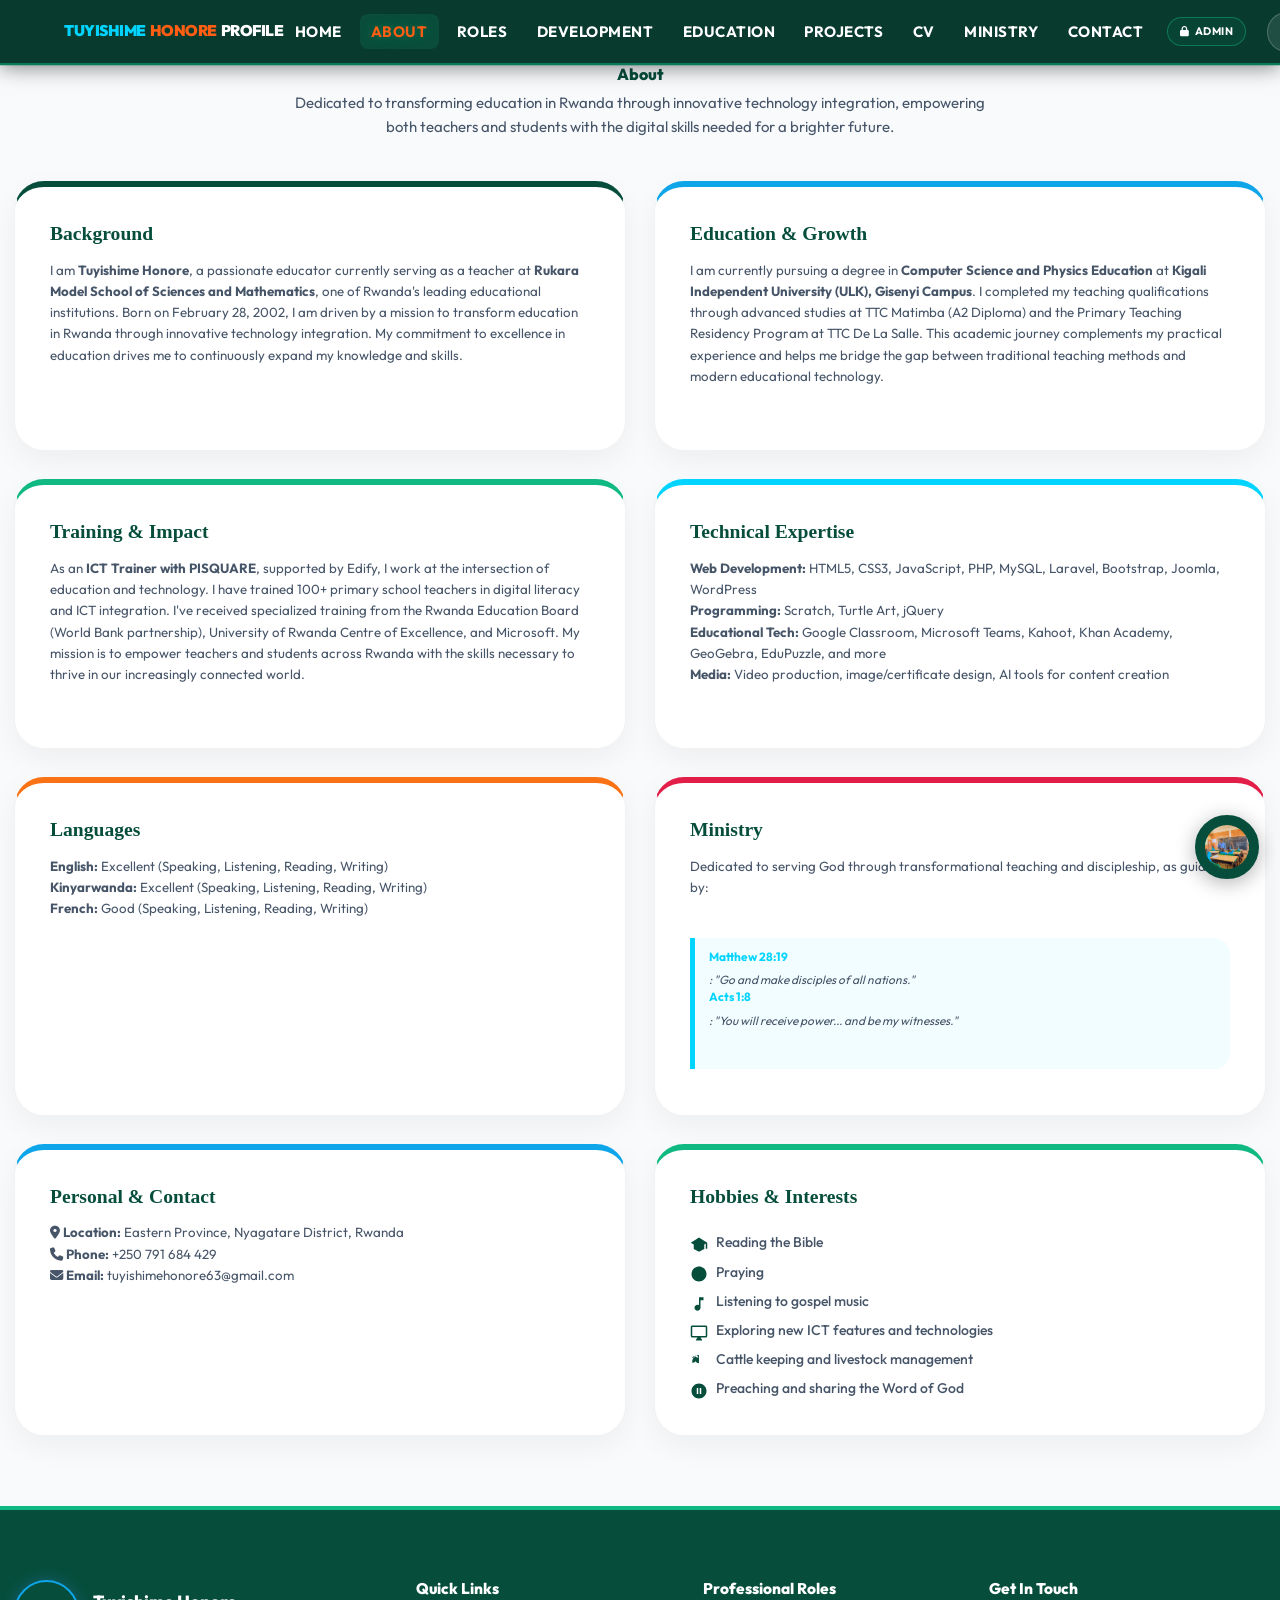
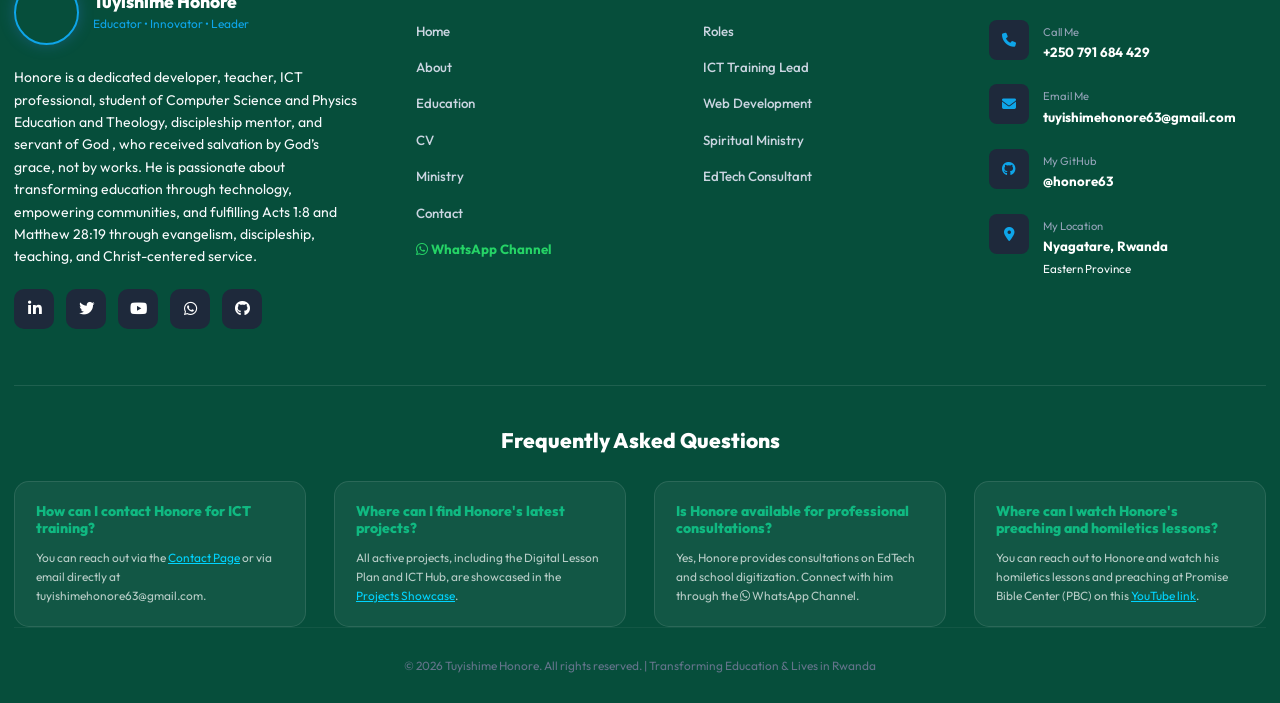
==== commit 55dd2246: "CMS & Nav: Add full Admin Portal, contentLoader.js dynamic CMS, Contact nav link site-wide, standard" ====
--- a/frontend/about.html
+++ b/frontend/about.html
@@ -27,6 +27,8 @@
         <a href="projects.html" data-i18n="nav-proj">Projects</a>
         <a href="cv.html" data-i18n="nav-cv">CV</a>
         <a href="ministry.html" data-i18n="nav-min">Ministry</a>
+        <a href="contact.html" data-i18n="nav-contact">Contact</a>
+        <a href="honore-admin/index.html" class="nav-admin-link" title="Admin Portal"><i class="fa-solid fa-lock"></i> Admin</a>
       </div>
       <div class="nav-accessibility">
         <button id="acc-btn" class="acc-btn" title="Accessibility Settings" aria-label="Accessibility Settings">
@@ -245,8 +247,7 @@
             <li><a href="education.html" data-i18n="nav-edu">Academic Path</a></li>
             <li><a href="cv.html" data-i18n="nav-cv">Curriculum Vitae</a></li>
             <li><a href="ministry.html" data-i18n="nav-min">Christian Ministry</a></li>
-
-
+            <li><a href="contact.html" data-i18n="nav-contact">Contact</a></li>
             <li><a href="https://whatsapp.com/channel/0029Vb8NbJZ3AzNOPKJiLX3O" target="_blank" style="color: #25D366; font-weight: 700; margin-top: 0.5rem;"><i class="fa-brands fa-whatsapp"></i> WhatsApp Channel</a></li>
           </ul>
         </div>
@@ -424,3 +425,4 @@
 
 
 
+
--- a/frontend/assets/css/styles.css
+++ b/frontend/assets/css/styles.css
@@ -124,18 +124,19 @@
   width: 100% !important;
   height: var(--header-height);
   -webkit-transform: translateZ(0);
-  transform: translateZ(0); /* Force hardware acceleration */
+  transform: translateZ(0);
   -webkit-backface-visibility: hidden;
   backface-visibility: hidden;
   display: flex;
   justify-content: space-between;
   align-items: center;
   padding: 0 5%;
-  z-index: 5000;
-  background: rgba(6, 78, 59, 0.95); /* Sleek dark green with slight transparency */
-  backdrop-filter: blur(10px);
-  box-shadow: 0 4px 12px rgba(0,0,0,0.5);
-  border-bottom: 2px solid var(--green-medium);
+  z-index: 9999 !important;
+  background: rgba(4, 55, 42, 0.98) !important;
+  backdrop-filter: blur(16px);
+  -webkit-backdrop-filter: blur(16px);
+  box-shadow: 0 2px 20px rgba(0, 0, 0, 0.5), 0 1px 0 rgba(16, 185, 129, 0.3);
+  border-bottom: 2px solid rgba(16, 185, 129, 0.5);
   transition: background 0.3s ease, box-shadow 0.3s ease, padding 0.3s ease;
 }
 
@@ -148,12 +149,13 @@
   overflow: hidden;
 }
 
-/* Removed dynamic scrolling effects to keep the navbar 'static' in appearance */
+/* Ensure navbar is always visible on every page including home */
 body.home .nav {
-  background: #000000;
-}
-
-body.home .nav-links a { color: var(--white); }
+  background: rgba(0, 0, 0, 0.95) !important;
+  border-bottom: 2px solid rgba(16, 185, 129, 0.4);
+}
+
+body.home .nav-links a { color: var(--white) !important; }
 body.home .nav-brand .white { color: var(--white); }
 
 .nav-links a.active { 
@@ -182,21 +184,54 @@
 }
 
 .nav-links a {
-  padding: 0.4rem 0.6rem;
+  padding: 0.4rem 0.8rem;
   font-weight: 700;
-  font-size: 15px; /* Requested size */
-  color: var(--white) !important; /* White text on black bar */
+  font-size: 15px;
+  color: var(--white) !important;
   text-transform: uppercase;
   letter-spacing: 0.5px;
   border-radius: 8px;
   transition: all 0.25s ease;
   white-space: nowrap;
+  opacity: 1 !important;
+  visibility: visible !important;
 }
 
 .nav-links a:hover,
 .nav-links a.active {
-  background: transparent;
+  background: rgba(16, 185, 129, 0.15);
   color: var(--brand-orange) !important;
+  text-shadow: 0 0 12px rgba(16, 185, 129, 0.4);
+}
+
+/* --- Admin Portal Nav Link (subtle but distinct) --- */
+.nav-admin-link {
+  display: inline-flex !important;
+  align-items: center;
+  gap: 0.4rem;
+  padding: 0.35rem 0.85rem !important;
+  margin-left: 0.4rem;
+  font-size: 0.78rem !important;
+  font-weight: 700;
+  color: #10b981 !important;
+  border: 1.5px solid rgba(16, 185, 129, 0.45);
+  border-radius: 20px !important;
+  background: rgba(16, 185, 129, 0.08) !important;
+  letter-spacing: 0.5px;
+  transition: all 0.25s ease !important;
+  text-shadow: none !important;
+}
+
+.nav-admin-link:hover {
+  background: rgba(16, 185, 129, 0.2) !important;
+  border-color: #10b981 !important;
+  color: #ffffff !important;
+  box-shadow: 0 0 14px rgba(16, 185, 129, 0.35);
+  text-shadow: none !important;
+}
+
+.nav-admin-link i {
+  font-size: 0.72rem;
 }
 
 @media (max-width: 1100px) {
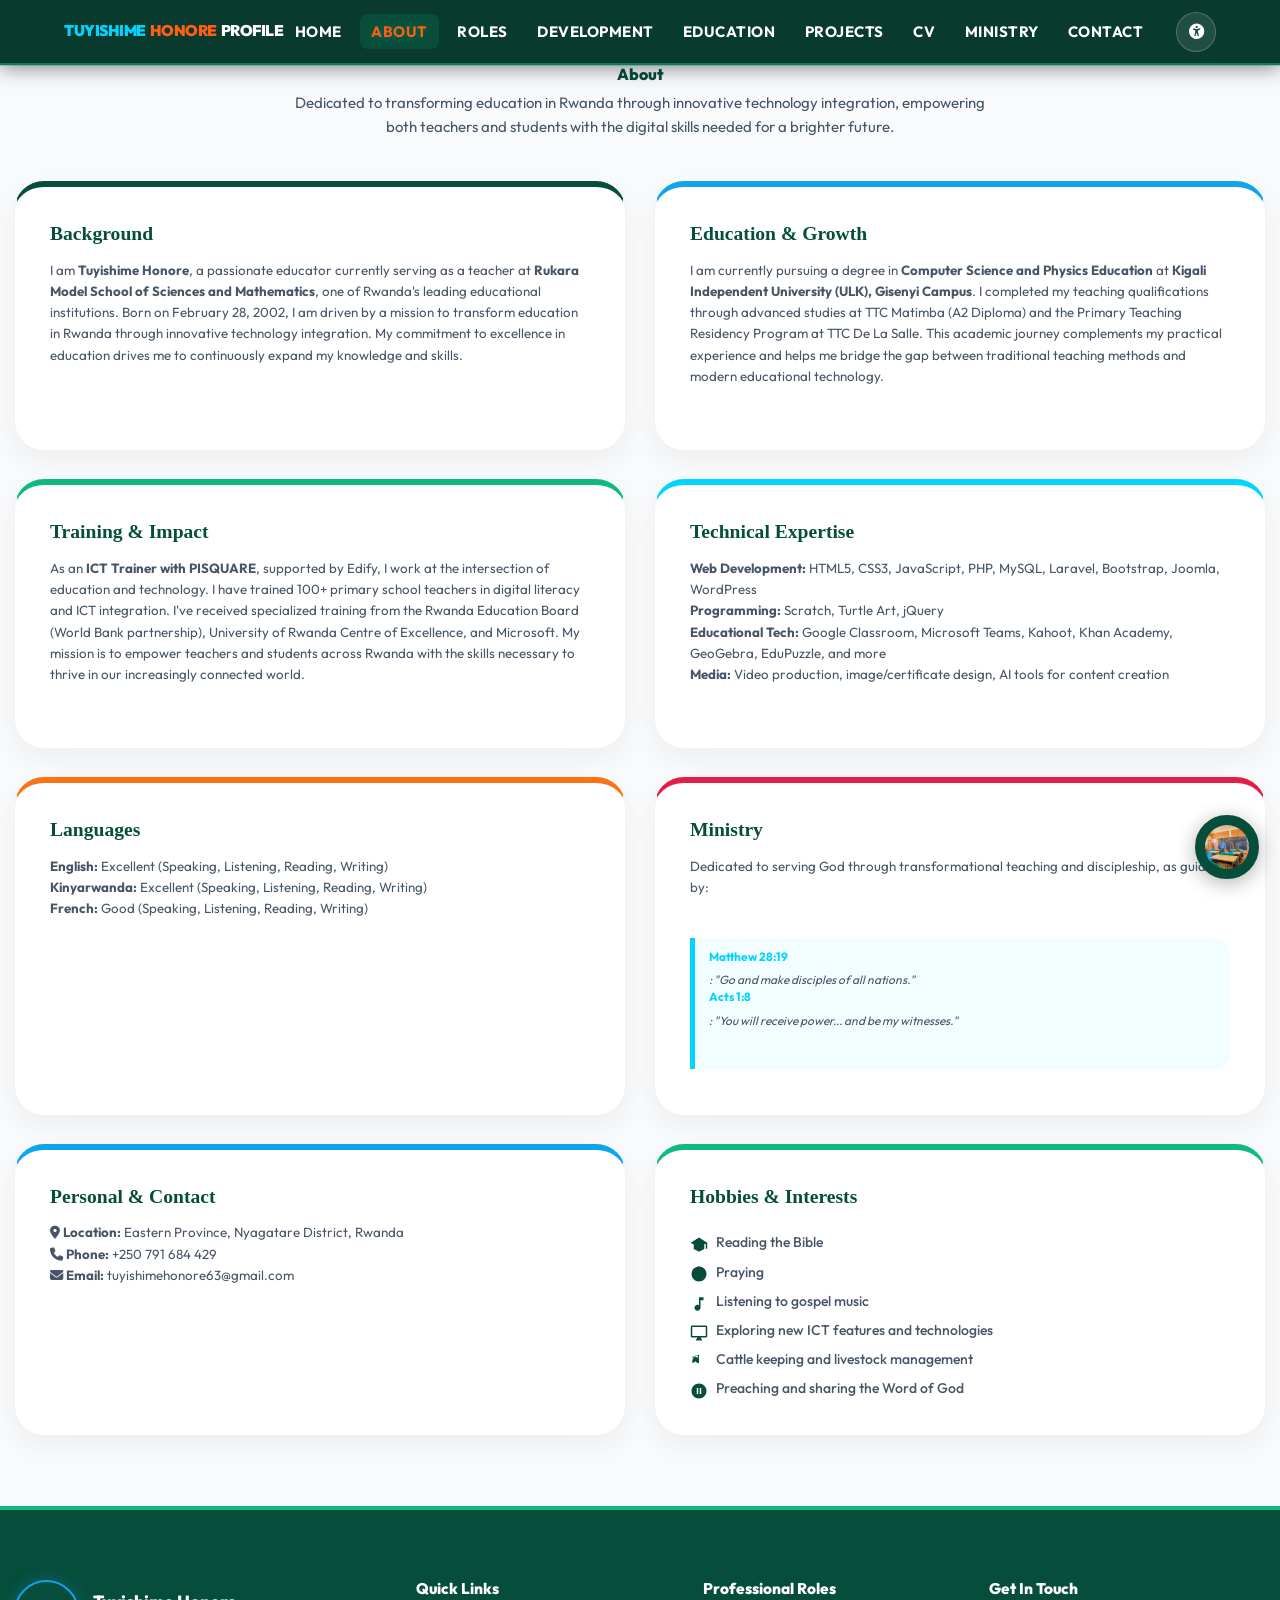
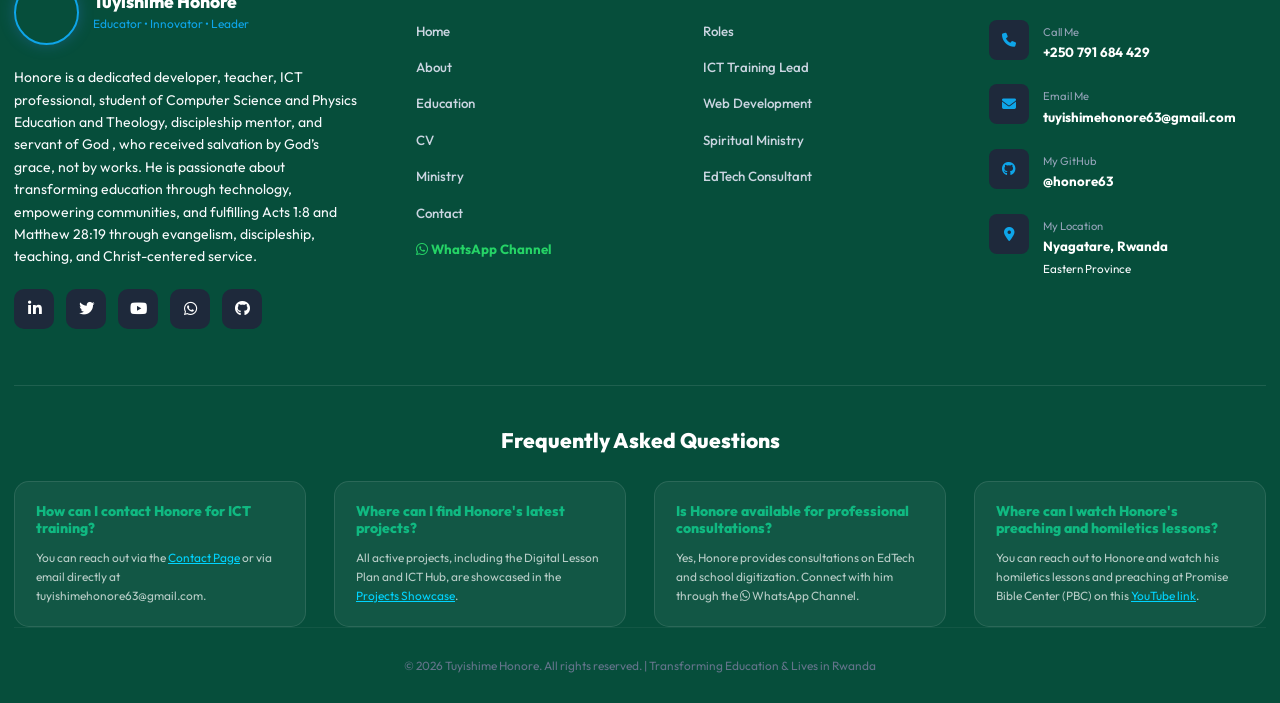
==== commit 58920cc7: "Update portfolio: purge legacy admin, add UR-CE CPD ITMS and PBC Theology certificates, update CV, a" ====
--- a/frontend/about.html
+++ b/frontend/about.html
@@ -28,7 +28,6 @@
         <a href="cv.html" data-i18n="nav-cv">CV</a>
         <a href="ministry.html" data-i18n="nav-min">Ministry</a>
         <a href="contact.html" data-i18n="nav-contact">Contact</a>
-        <a href="honore-admin/index.html" class="nav-admin-link" title="Admin Portal"><i class="fa-solid fa-lock"></i> Admin</a>
       </div>
       <div class="nav-accessibility">
         <button id="acc-btn" class="acc-btn" title="Accessibility Settings" aria-label="Accessibility Settings">
--- a/frontend/assets/css/styles.css
+++ b/frontend/assets/css/styles.css
@@ -204,35 +204,7 @@
   text-shadow: 0 0 12px rgba(16, 185, 129, 0.4);
 }
 
-/* --- Admin Portal Nav Link (subtle but distinct) --- */
-.nav-admin-link {
-  display: inline-flex !important;
-  align-items: center;
-  gap: 0.4rem;
-  padding: 0.35rem 0.85rem !important;
-  margin-left: 0.4rem;
-  font-size: 0.78rem !important;
-  font-weight: 700;
-  color: #10b981 !important;
-  border: 1.5px solid rgba(16, 185, 129, 0.45);
-  border-radius: 20px !important;
-  background: rgba(16, 185, 129, 0.08) !important;
-  letter-spacing: 0.5px;
-  transition: all 0.25s ease !important;
-  text-shadow: none !important;
-}
-
-.nav-admin-link:hover {
-  background: rgba(16, 185, 129, 0.2) !important;
-  border-color: #10b981 !important;
-  color: #ffffff !important;
-  box-shadow: 0 0 14px rgba(16, 185, 129, 0.35);
-  text-shadow: none !important;
-}
-
-.nav-admin-link i {
-  font-size: 0.72rem;
-}
+
 
 @media (max-width: 1100px) {
   .nav-links a {
@@ -1633,7 +1605,11 @@
 
 .accessibility-header h3 { font-size: 1rem; margin: 0; }
 .accessibility-close { background: none; border: none; color: white; font-size: 1.5rem; cursor: pointer; }
-
+.nav-links a.active::after { width: 100%; right: 0; }
+
+
+
+/* Accessibility Controls */
 .accessibility-content { padding: 1.5rem; display: flex; flex-direction: column; gap: 1.5rem; max-height: 400px; overflow-y: auto; }
 .accessibility-section h4 { font-size: 0.85rem; color: var(--muted); text-transform: uppercase; margin-bottom: 0.8rem; }
 
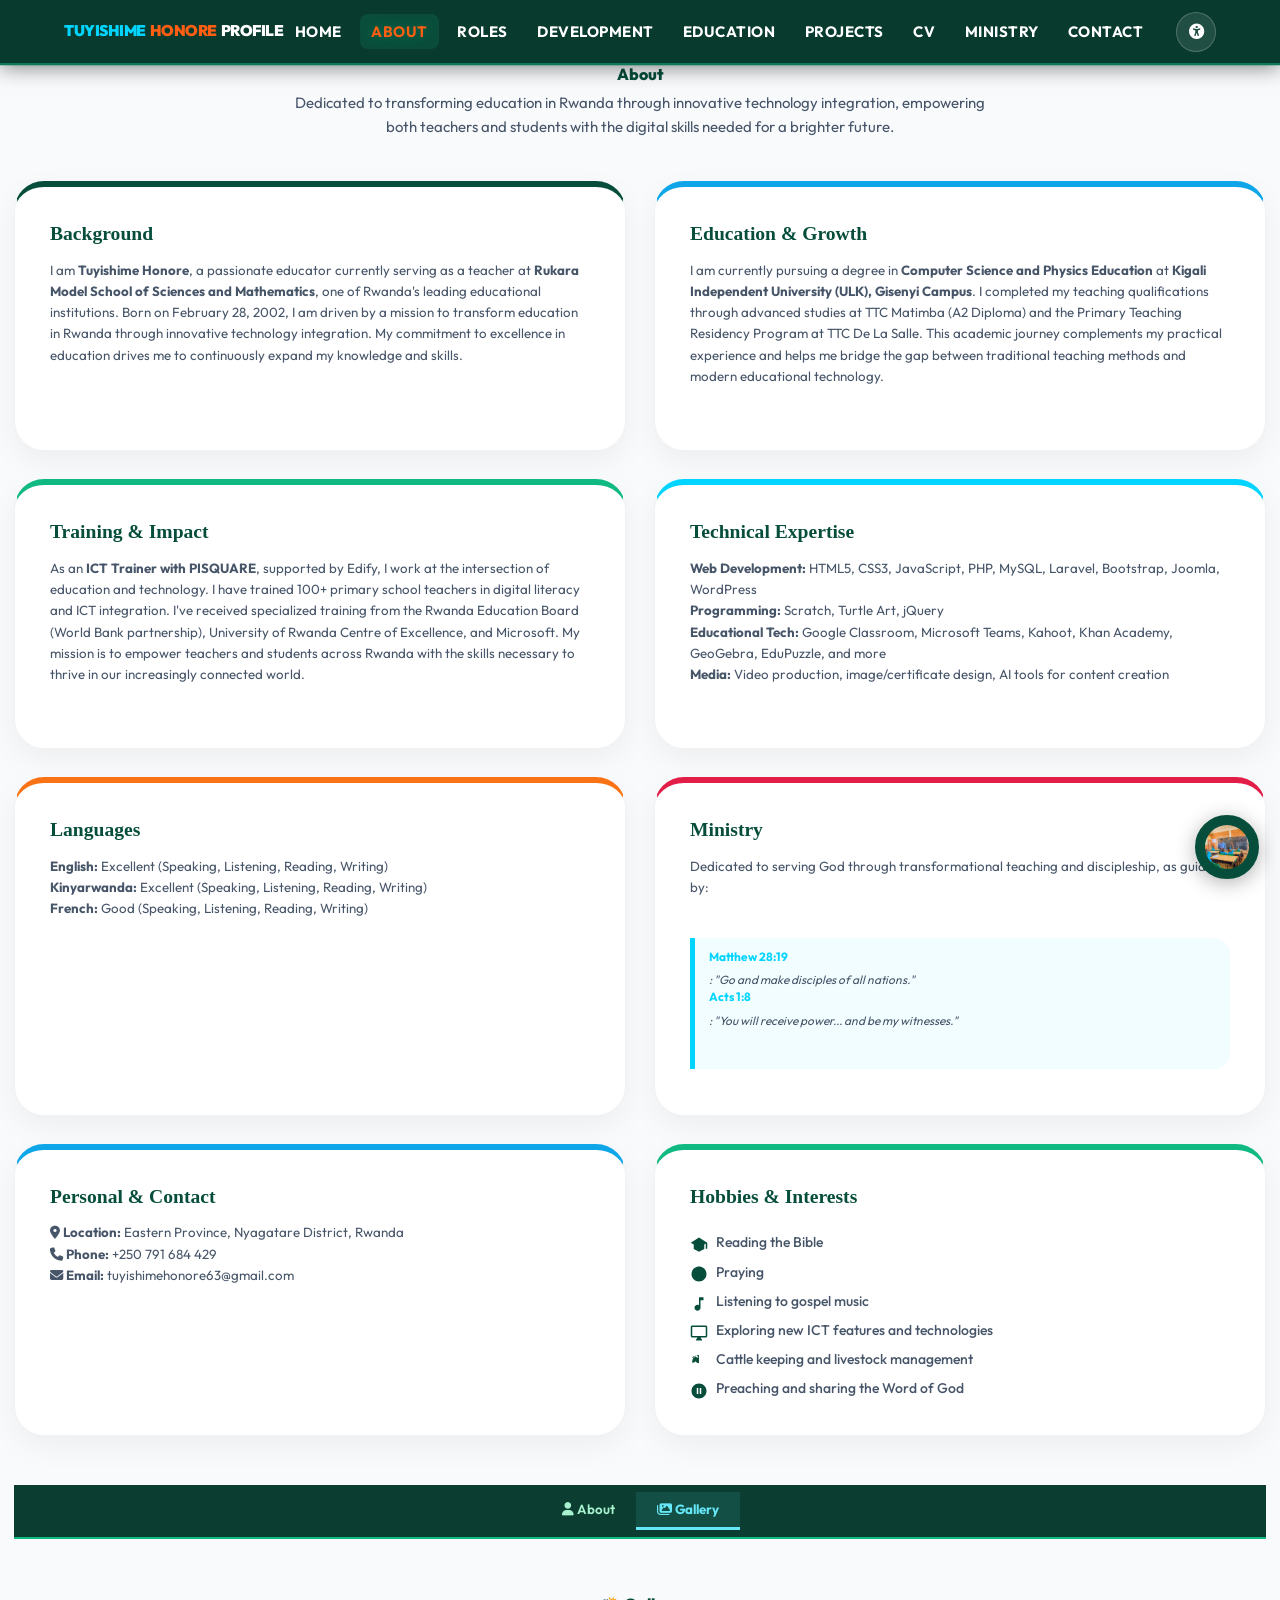
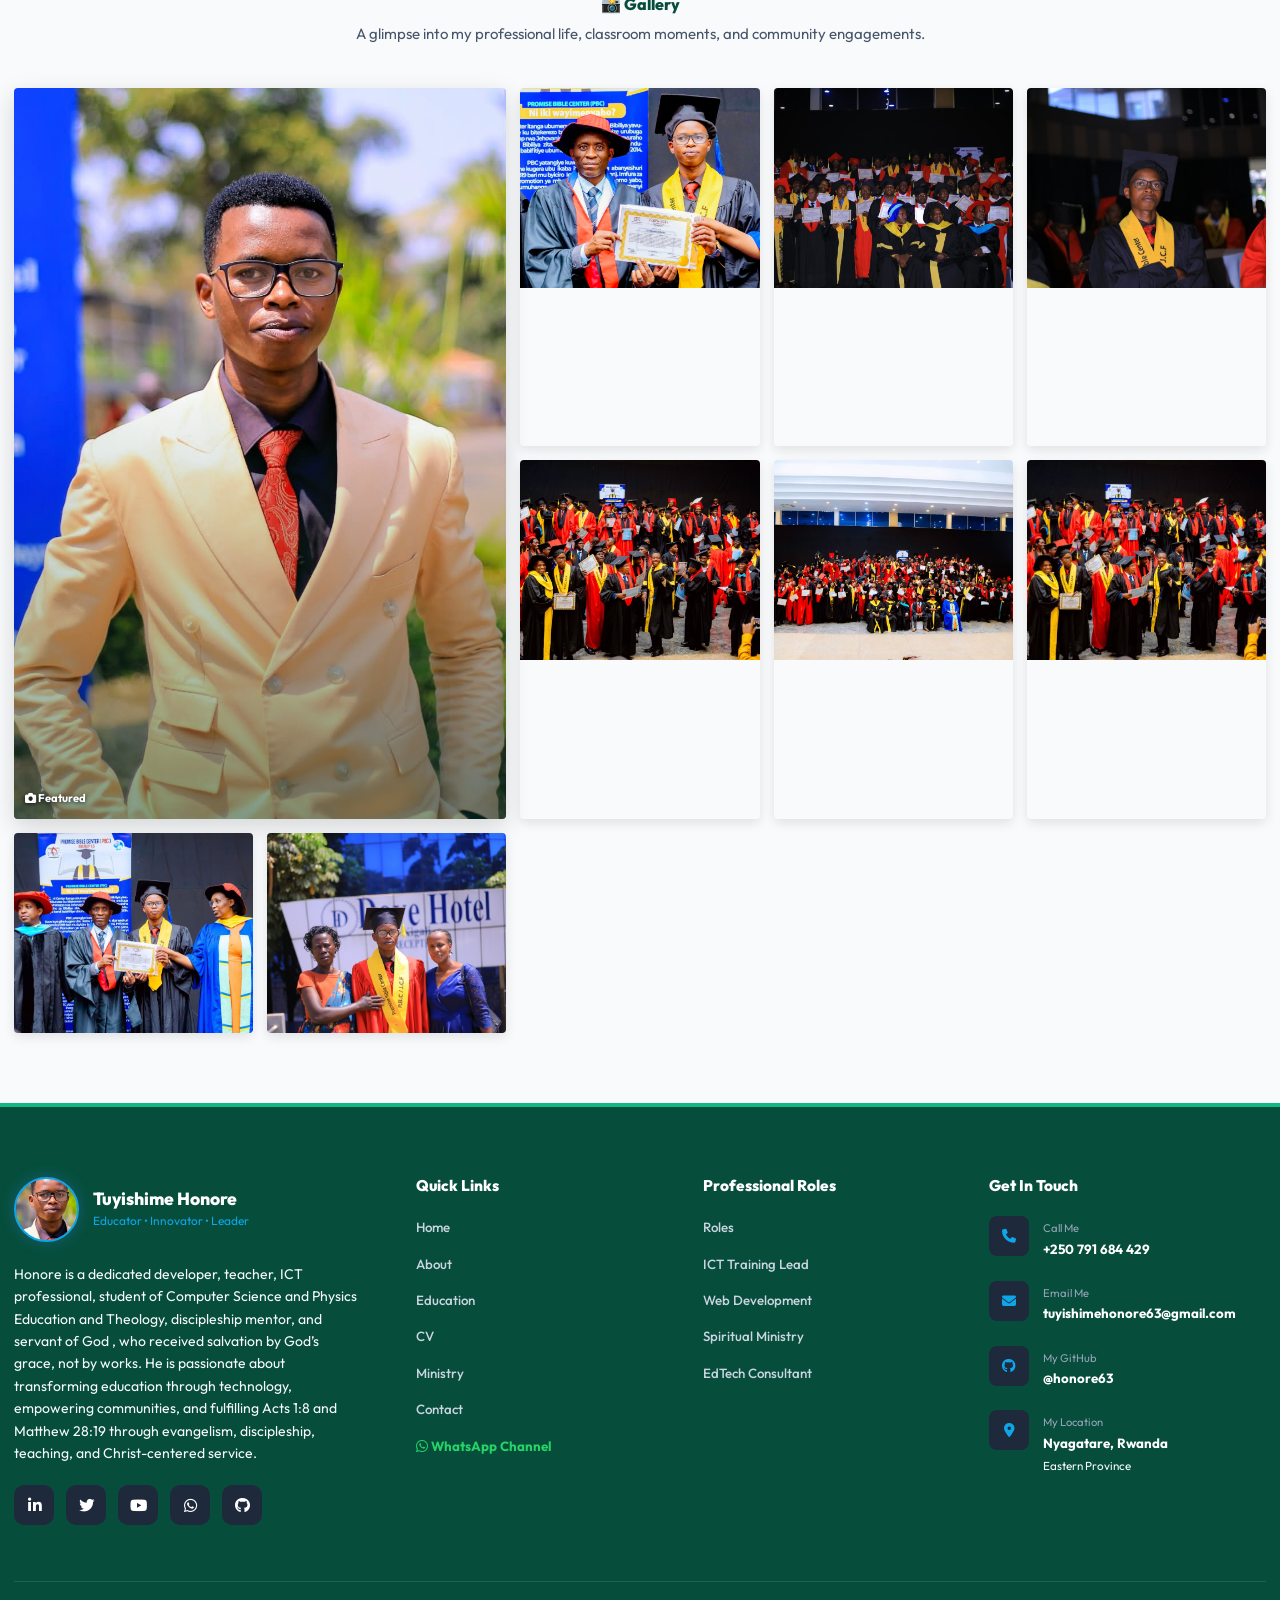
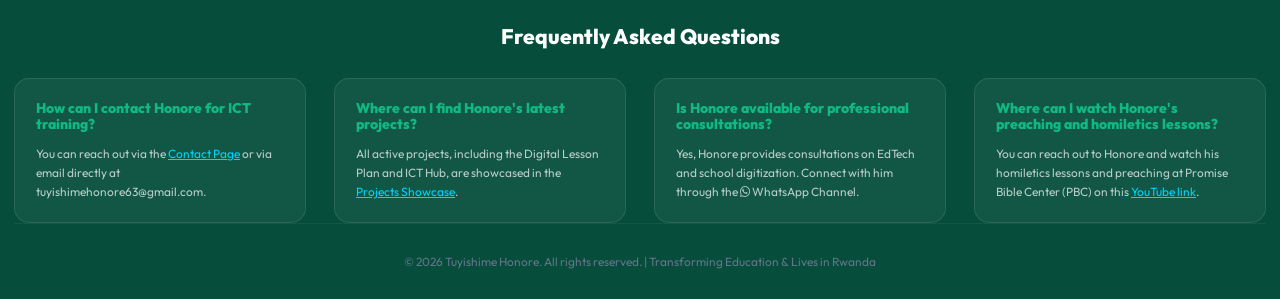
==== commit 9513b294: "Add Gallery to About page (9 photos + lightbox), add Gallery sub-nav, and update profile photo" ====
--- a/frontend/about.html
+++ b/frontend/about.html
@@ -212,6 +212,141 @@
         </div>
       </div>
     </section>
+
+    <!-- ============ GALLERY SUB-NAV ============ -->
+    <nav class="sub-nav" aria-label="About sub-navigation" style="
+        position: sticky; top: var(--header-height); z-index: 900;
+        background: rgba(4,55,42,0.97); backdrop-filter: blur(10px);
+        display: flex; gap: 0; justify-content: center; border-bottom: 2px solid var(--green-medium);
+        padding: 0.5rem 0; margin: 3rem 0 0;">
+      <a href="#about-title" style="color: #a7f3d0; font-weight: 600; font-size: 0.95rem; padding: 0.5rem 1.5rem; border-radius: 0; transition: background 0.2s; text-decoration: none;"
+         onmouseover="this.style.background='rgba(16,185,129,0.15)'" onmouseout="this.style.background='transparent'">
+        <i class="fa-solid fa-user"></i> About
+      </a>
+      <a href="#gallery" style="color: #67e8f9; font-weight: 700; font-size: 0.95rem; padding: 0.5rem 1.5rem; background: rgba(103,232,249,0.1); border-bottom: 3px solid #67e8f9; text-decoration: none;"
+         onmouseover="this.style.background='rgba(103,232,249,0.2)'" onmouseout="this.style.background='rgba(103,232,249,0.1)'">
+        <i class="fa-solid fa-images"></i> Gallery
+      </a>
+    </nav>
+
+    <!-- ============ GALLERY SECTION ============ -->
+    <section id="gallery" class="section" aria-labelledby="gallery-title" style="padding-top: 4rem;">
+      <h2 id="gallery-title" class="section-title">📸 Gallery</h2>
+      <p class="section-subtitle">A glimpse into my professional life, classroom moments, and community engagements.</p>
+
+      <!-- Lightbox overlay -->
+      <div id="gallery-lightbox" onclick="closeLightbox()" style="
+          display: none; position: fixed; inset: 0; background: rgba(0,0,0,0.92);
+          z-index: 10000; align-items: center; justify-content: center; cursor: zoom-out;">
+        <button onclick="shiftLightbox(-1)" style="position: fixed; left: 1rem; top: 50%; transform: translateY(-50%);
+            background: rgba(255,255,255,0.15); border: none; color: #fff; font-size: 2rem;
+            width: 3rem; height: 3rem; border-radius: 50%; cursor: pointer; z-index: 10001;">&#8249;</button>
+        <img id="lightbox-img" src="" alt="" style="max-width: 90vw; max-height: 88vh; border-radius: 4px; box-shadow: 0 20px 60px rgba(0,0,0,0.8); object-fit: contain;" onclick="event.stopPropagation()">
+        <button onclick="shiftLightbox(1)" style="position: fixed; right: 1rem; top: 50%; transform: translateY(-50%);
+            background: rgba(255,255,255,0.15); border: none; color: #fff; font-size: 2rem;
+            width: 3rem; height: 3rem; border-radius: 50%; cursor: pointer; z-index: 10001;">&#8250;</button>
+        <button onclick="closeLightbox()" style="position: fixed; top: 1rem; right: 1rem;
+            background: rgba(255,255,255,0.15); border: none; color: #fff; font-size: 1.4rem;
+            width: 2.5rem; height: 2.5rem; border-radius: 50%; cursor: pointer; z-index: 10001;">✕</button>
+      </div>
+
+      <!-- Gallery grid -->
+      <div class="gallery-grid" style="
+          display: grid;
+          grid-template-columns: repeat(auto-fill, minmax(220px, 1fr));
+          gap: 1rem; margin-top: 2rem;">
+        <div class="gallery-item" style="grid-column: span 2; grid-row: span 2; position: relative; overflow: hidden; border-radius: 4px; cursor: zoom-in; box-shadow: 0 8px 24px rgba(0,0,0,0.15);"
+             onclick="openLightbox(0)">
+          <img src="assets/images/gallery/photo-1.jpeg" alt="Honore Professional Photo" loading="lazy"
+               style="width: 100%; height: 100%; object-fit: cover; transition: transform 0.4s ease; display: block;"
+               onmouseover="this.style.transform='scale(1.05)'" onmouseout="this.style.transform='scale(1)'">
+          <div style="position: absolute; inset: 0; background: linear-gradient(to top, rgba(4,55,42,0.5) 0%, transparent 60%);"></div>
+          <div style="position: absolute; bottom: 0.8rem; left: 0.8rem; color: #fff; font-size: 0.8rem; font-weight: 700; text-shadow: 0 1px 4px rgba(0,0,0,0.8);">
+            <i class="fa-solid fa-camera"></i> Featured
+          </div>
+        </div>
+        <div class="gallery-item" style="overflow: hidden; border-radius: 4px; cursor: zoom-in; box-shadow: 0 4px 12px rgba(0,0,0,0.1);" onclick="openLightbox(1)">
+          <img src="assets/images/gallery/photo-2.jpeg" alt="Gallery Photo 2" loading="lazy"
+               style="width: 100%; height: 200px; object-fit: cover; transition: transform 0.4s ease; display: block;"
+               onmouseover="this.style.transform='scale(1.08)'" onmouseout="this.style.transform='scale(1)'">
+        </div>
+        <div class="gallery-item" style="overflow: hidden; border-radius: 4px; cursor: zoom-in; box-shadow: 0 4px 12px rgba(0,0,0,0.1);" onclick="openLightbox(2)">
+          <img src="assets/images/gallery/photo-3.jpeg" alt="Gallery Photo 3" loading="lazy"
+               style="width: 100%; height: 200px; object-fit: cover; transition: transform 0.4s ease; display: block;"
+               onmouseover="this.style.transform='scale(1.08)'" onmouseout="this.style.transform='scale(1)'">
+        </div>
+        <div class="gallery-item" style="overflow: hidden; border-radius: 4px; cursor: zoom-in; box-shadow: 0 4px 12px rgba(0,0,0,0.1);" onclick="openLightbox(3)">
+          <img src="assets/images/gallery/photo-4.jpeg" alt="Gallery Photo 4" loading="lazy"
+               style="width: 100%; height: 200px; object-fit: cover; transition: transform 0.4s ease; display: block;"
+               onmouseover="this.style.transform='scale(1.08)'" onmouseout="this.style.transform='scale(1)'">
+        </div>
+        <div class="gallery-item" style="overflow: hidden; border-radius: 4px; cursor: zoom-in; box-shadow: 0 4px 12px rgba(0,0,0,0.1);" onclick="openLightbox(4)">
+          <img src="assets/images/gallery/photo-5.jpeg" alt="Gallery Photo 5" loading="lazy"
+               style="width: 100%; height: 200px; object-fit: cover; transition: transform 0.4s ease; display: block;"
+               onmouseover="this.style.transform='scale(1.08)'" onmouseout="this.style.transform='scale(1)'">
+        </div>
+        <div class="gallery-item" style="overflow: hidden; border-radius: 4px; cursor: zoom-in; box-shadow: 0 4px 12px rgba(0,0,0,0.1);" onclick="openLightbox(5)">
+          <img src="assets/images/gallery/photo-6.jpeg" alt="Gallery Photo 6" loading="lazy"
+               style="width: 100%; height: 200px; object-fit: cover; transition: transform 0.4s ease; display: block;"
+               onmouseover="this.style.transform='scale(1.08)'" onmouseout="this.style.transform='scale(1)'">
+        </div>
+        <div class="gallery-item" style="overflow: hidden; border-radius: 4px; cursor: zoom-in; box-shadow: 0 4px 12px rgba(0,0,0,0.1);" onclick="openLightbox(6)">
+          <img src="assets/images/gallery/photo-7.jpeg" alt="Gallery Photo 7" loading="lazy"
+               style="width: 100%; height: 200px; object-fit: cover; transition: transform 0.4s ease; display: block;"
+               onmouseover="this.style.transform='scale(1.08)'" onmouseout="this.style.transform='scale(1)'">
+        </div>
+        <div class="gallery-item" style="overflow: hidden; border-radius: 4px; cursor: zoom-in; box-shadow: 0 4px 12px rgba(0,0,0,0.1);" onclick="openLightbox(7)">
+          <img src="assets/images/gallery/photo-8.jpeg" alt="Gallery Photo 8" loading="lazy"
+               style="width: 100%; height: 200px; object-fit: cover; transition: transform 0.4s ease; display: block;"
+               onmouseover="this.style.transform='scale(1.08)'" onmouseout="this.style.transform='scale(1)'">
+        </div>
+        <div class="gallery-item" style="overflow: hidden; border-radius: 4px; cursor: zoom-in; box-shadow: 0 4px 12px rgba(0,0,0,0.1);" onclick="openLightbox(8)">
+          <img src="assets/images/gallery/photo-9.jpeg" alt="Gallery Photo 9" loading="lazy"
+               style="width: 100%; height: 200px; object-fit: cover; transition: transform 0.4s ease; display: block;"
+               onmouseover="this.style.transform='scale(1.08)'" onmouseout="this.style.transform='scale(1)'">
+        </div>
+      </div>
+    </section>
+
+    <script>
+      const galleryImgs = [
+        'assets/images/gallery/photo-1.jpeg',
+        'assets/images/gallery/photo-2.jpeg',
+        'assets/images/gallery/photo-3.jpeg',
+        'assets/images/gallery/photo-4.jpeg',
+        'assets/images/gallery/photo-5.jpeg',
+        'assets/images/gallery/photo-6.jpeg',
+        'assets/images/gallery/photo-7.jpeg',
+        'assets/images/gallery/photo-8.jpeg',
+        'assets/images/gallery/photo-9.jpeg',
+      ];
+      let currentLightboxIdx = 0;
+      function openLightbox(idx) {
+        currentLightboxIdx = idx;
+        const lb = document.getElementById('gallery-lightbox');
+        document.getElementById('lightbox-img').src = galleryImgs[idx];
+        lb.style.display = 'flex';
+        document.body.style.overflow = 'hidden';
+      }
+      function closeLightbox() {
+        document.getElementById('gallery-lightbox').style.display = 'none';
+        document.body.style.overflow = '';
+      }
+      function shiftLightbox(dir) {
+        currentLightboxIdx = (currentLightboxIdx + dir + galleryImgs.length) % galleryImgs.length;
+        document.getElementById('lightbox-img').src = galleryImgs[currentLightboxIdx];
+        event.stopPropagation();
+      }
+      document.addEventListener('keydown', (e) => {
+        const lb = document.getElementById('gallery-lightbox');
+        if (lb.style.display === 'flex') {
+          if (e.key === 'ArrowRight') shiftLightbox(1);
+          if (e.key === 'ArrowLeft')  shiftLightbox(-1);
+          if (e.key === 'Escape')      closeLightbox();
+        }
+      });
+    </script>
+
   </main>
 
   <footer class="site-footer">
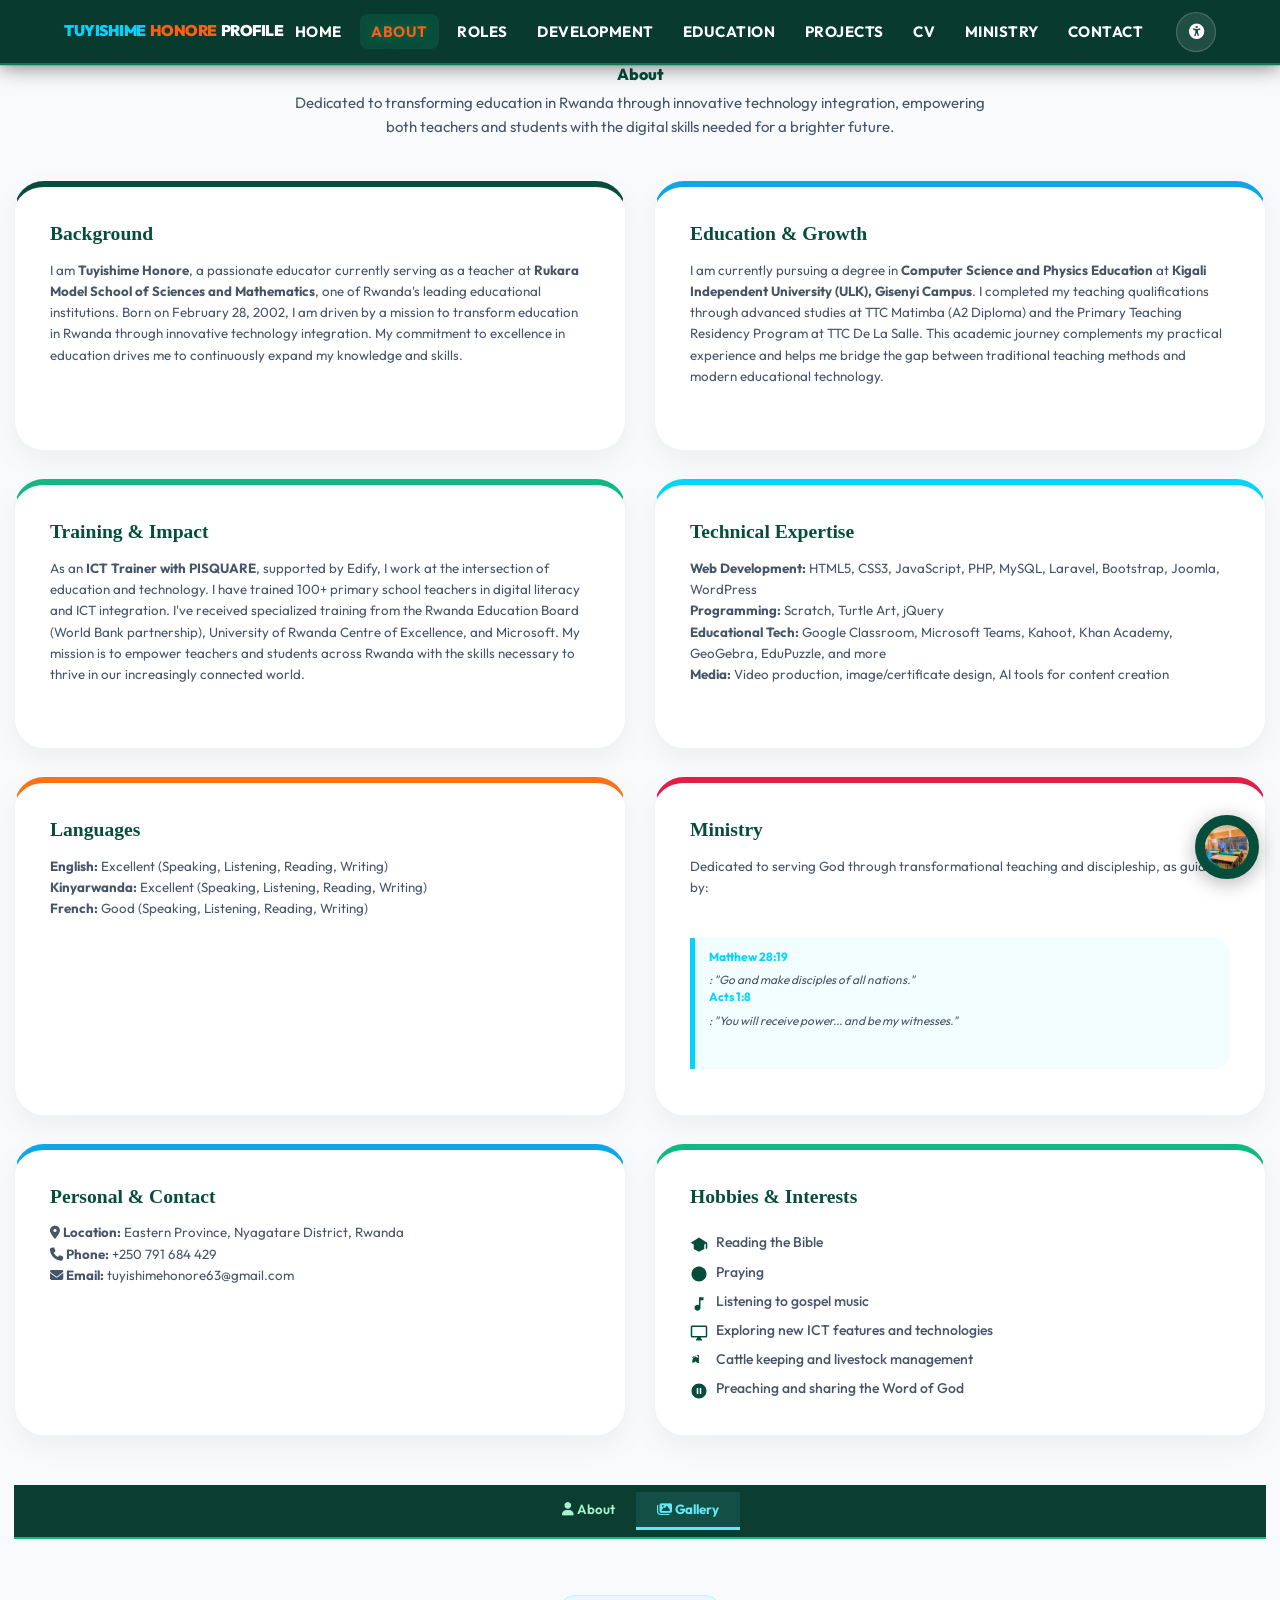
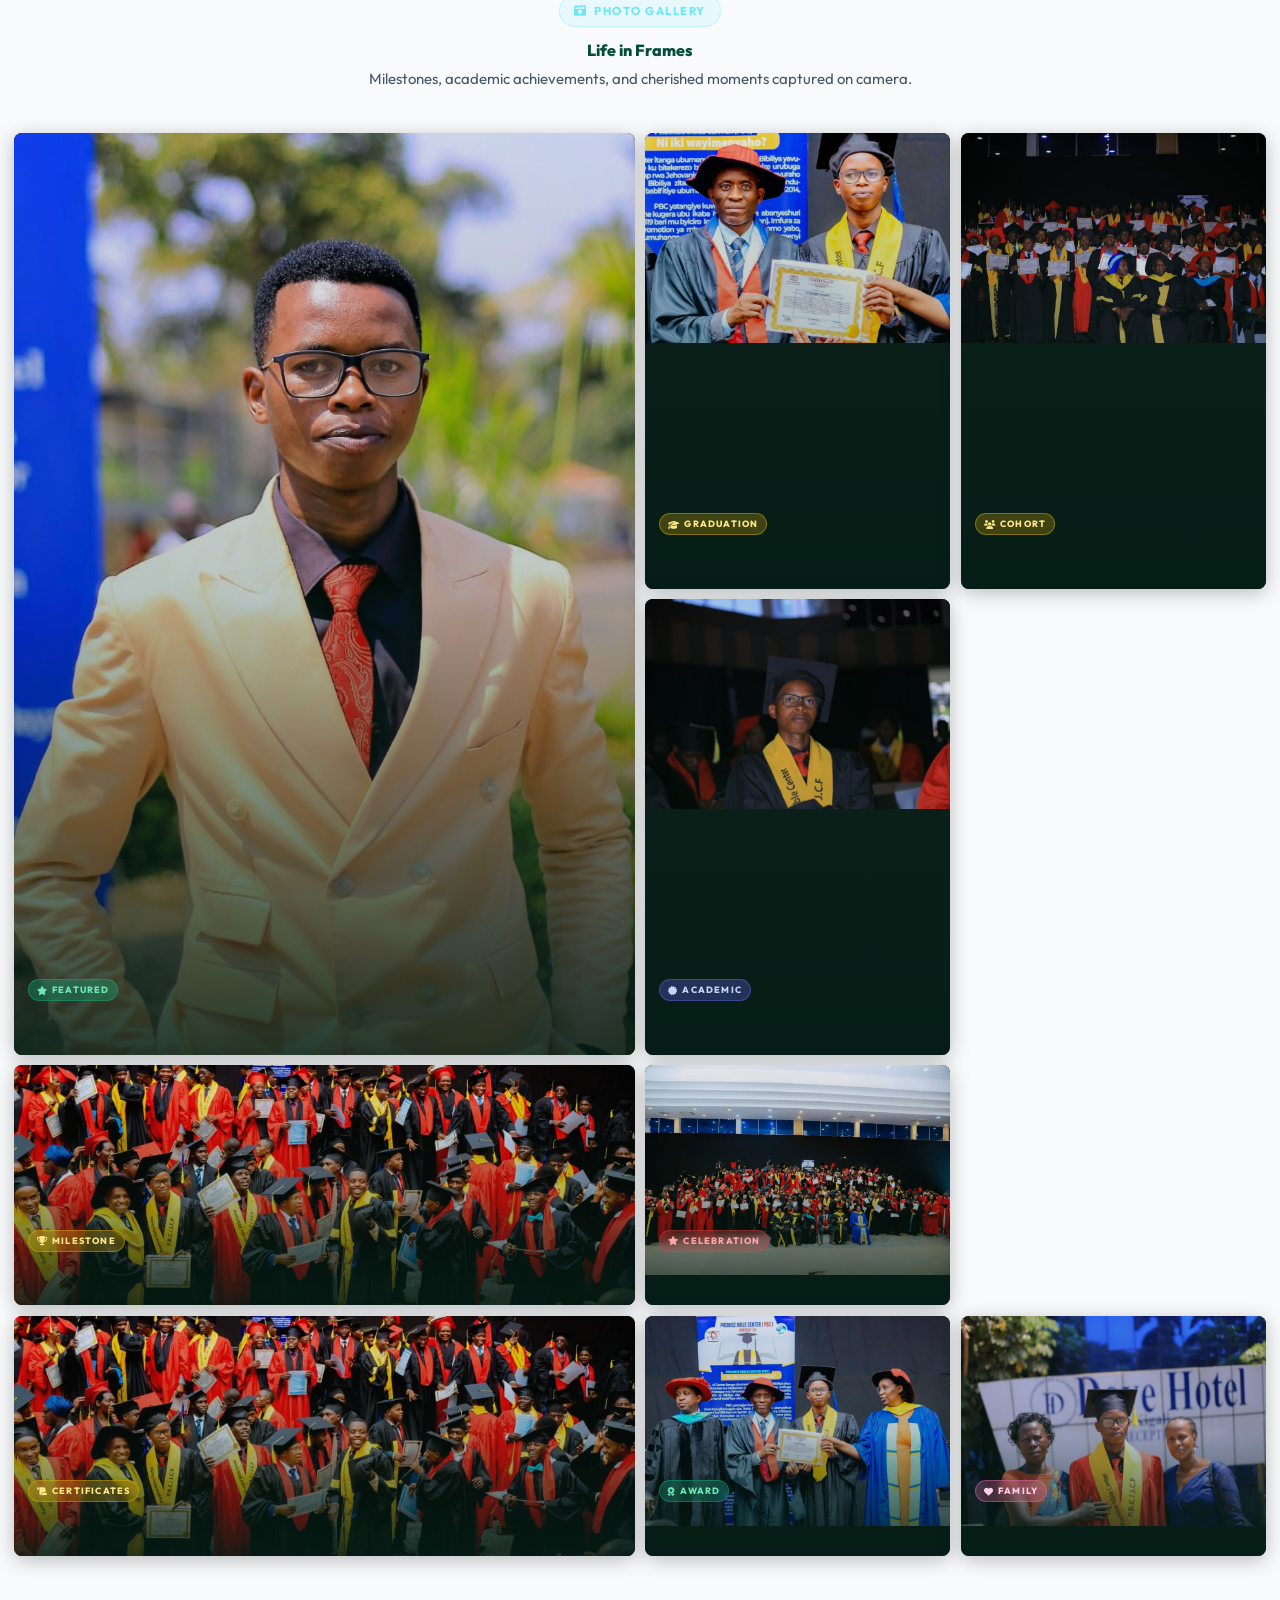
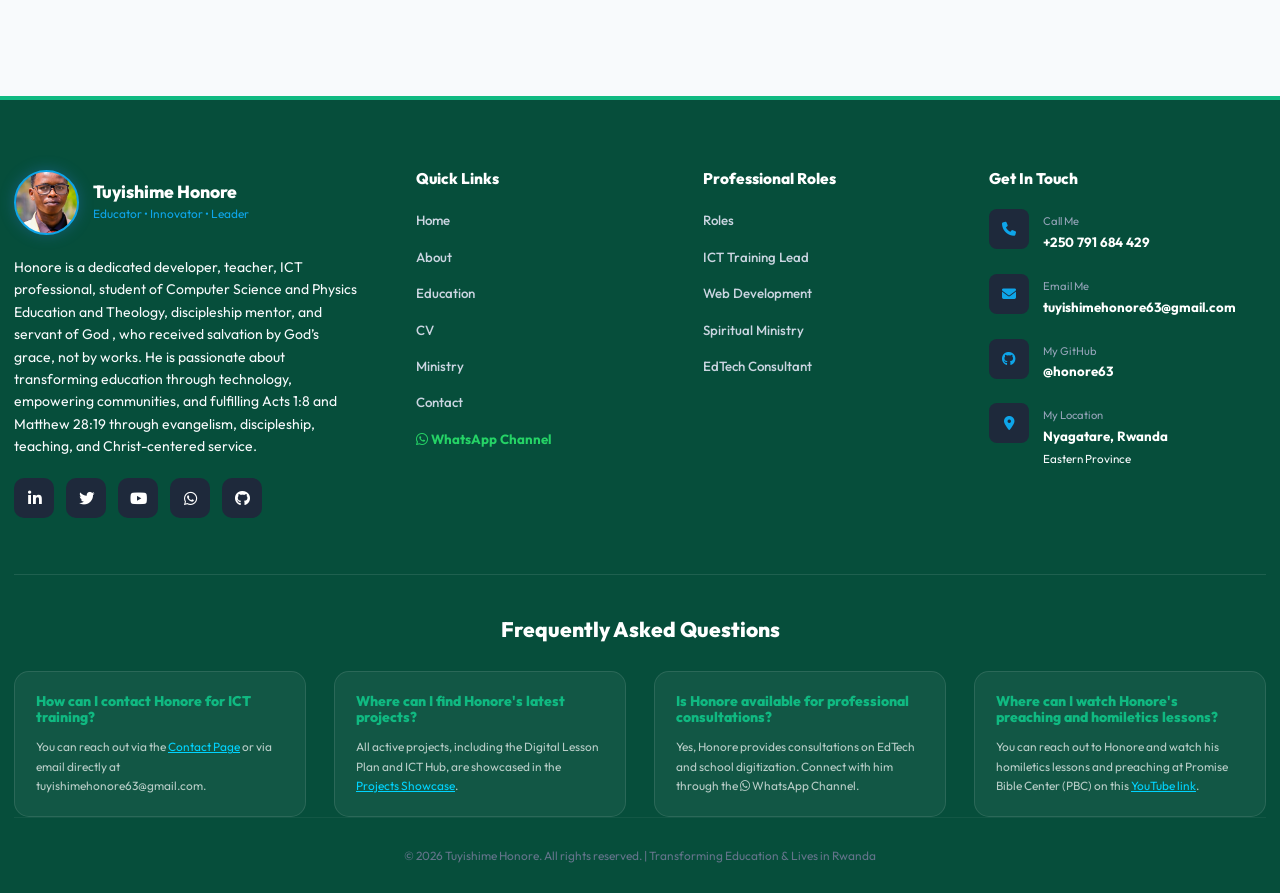
==== commit b4c4568a: "Redesign gallery with professional masonry grid, captions, category badges, animated hover overlays " ====
--- a/frontend/about.html
+++ b/frontend/about.html
@@ -230,124 +230,340 @@
     </nav>
 
     <!-- ============ GALLERY SECTION ============ -->
-    <section id="gallery" class="section" aria-labelledby="gallery-title" style="padding-top: 4rem;">
-      <h2 id="gallery-title" class="section-title">📸 Gallery</h2>
-      <p class="section-subtitle">A glimpse into my professional life, classroom moments, and community engagements.</p>
-
-      <!-- Lightbox overlay -->
-      <div id="gallery-lightbox" onclick="closeLightbox()" style="
-          display: none; position: fixed; inset: 0; background: rgba(0,0,0,0.92);
-          z-index: 10000; align-items: center; justify-content: center; cursor: zoom-out;">
-        <button onclick="shiftLightbox(-1)" style="position: fixed; left: 1rem; top: 50%; transform: translateY(-50%);
-            background: rgba(255,255,255,0.15); border: none; color: #fff; font-size: 2rem;
-            width: 3rem; height: 3rem; border-radius: 50%; cursor: pointer; z-index: 10001;">&#8249;</button>
-        <img id="lightbox-img" src="" alt="" style="max-width: 90vw; max-height: 88vh; border-radius: 4px; box-shadow: 0 20px 60px rgba(0,0,0,0.8); object-fit: contain;" onclick="event.stopPropagation()">
-        <button onclick="shiftLightbox(1)" style="position: fixed; right: 1rem; top: 50%; transform: translateY(-50%);
-            background: rgba(255,255,255,0.15); border: none; color: #fff; font-size: 2rem;
-            width: 3rem; height: 3rem; border-radius: 50%; cursor: pointer; z-index: 10001;">&#8250;</button>
-        <button onclick="closeLightbox()" style="position: fixed; top: 1rem; right: 1rem;
-            background: rgba(255,255,255,0.15); border: none; color: #fff; font-size: 1.4rem;
-            width: 2.5rem; height: 2.5rem; border-radius: 50%; cursor: pointer; z-index: 10001;">✕</button>
-      </div>
-
-      <!-- Gallery grid -->
-      <div class="gallery-grid" style="
+    <section id="gallery" class="section" aria-labelledby="gallery-title" style="padding-top: 4rem; padding-bottom: 5rem;">
+
+      <!-- Header -->
+      <div style="text-align: center; margin-bottom: 3rem;">
+        <div style="display: inline-flex; align-items: center; gap: 0.6rem; background: rgba(103,232,249,0.1); border: 1px solid rgba(103,232,249,0.3); padding: 0.4rem 1rem; border-radius: 999px; margin-bottom: 1rem;">
+          <i class="fa-solid fa-camera-retro" style="color: #67e8f9; font-size: 0.85rem;"></i>
+          <span style="color: #67e8f9; font-size: 0.82rem; font-weight: 700; letter-spacing: 1.5px; text-transform: uppercase;">Photo Gallery</span>
+        </div>
+        <h2 id="gallery-title" class="section-title" style="margin-bottom: 0.5rem;">Life in Frames</h2>
+        <p class="section-subtitle" style="margin-top: 0.5rem;">Milestones, academic achievements, and cherished moments captured on camera.</p>
+      </div>
+
+      <!-- Gallery Styles (scoped inline) -->
+      <style>
+        .g-grid {
           display: grid;
-          grid-template-columns: repeat(auto-fill, minmax(220px, 1fr));
-          gap: 1rem; margin-top: 2rem;">
-        <div class="gallery-item" style="grid-column: span 2; grid-row: span 2; position: relative; overflow: hidden; border-radius: 4px; cursor: zoom-in; box-shadow: 0 8px 24px rgba(0,0,0,0.15);"
-             onclick="openLightbox(0)">
-          <img src="assets/images/gallery/photo-1.jpeg" alt="Honore Professional Photo" loading="lazy"
-               style="width: 100%; height: 100%; object-fit: cover; transition: transform 0.4s ease; display: block;"
-               onmouseover="this.style.transform='scale(1.05)'" onmouseout="this.style.transform='scale(1)'">
-          <div style="position: absolute; inset: 0; background: linear-gradient(to top, rgba(4,55,42,0.5) 0%, transparent 60%);"></div>
-          <div style="position: absolute; bottom: 0.8rem; left: 0.8rem; color: #fff; font-size: 0.8rem; font-weight: 700; text-shadow: 0 1px 4px rgba(0,0,0,0.8);">
-            <i class="fa-solid fa-camera"></i> Featured
-          </div>
-        </div>
-        <div class="gallery-item" style="overflow: hidden; border-radius: 4px; cursor: zoom-in; box-shadow: 0 4px 12px rgba(0,0,0,0.1);" onclick="openLightbox(1)">
-          <img src="assets/images/gallery/photo-2.jpeg" alt="Gallery Photo 2" loading="lazy"
-               style="width: 100%; height: 200px; object-fit: cover; transition: transform 0.4s ease; display: block;"
-               onmouseover="this.style.transform='scale(1.08)'" onmouseout="this.style.transform='scale(1)'">
-        </div>
-        <div class="gallery-item" style="overflow: hidden; border-radius: 4px; cursor: zoom-in; box-shadow: 0 4px 12px rgba(0,0,0,0.1);" onclick="openLightbox(2)">
-          <img src="assets/images/gallery/photo-3.jpeg" alt="Gallery Photo 3" loading="lazy"
-               style="width: 100%; height: 200px; object-fit: cover; transition: transform 0.4s ease; display: block;"
-               onmouseover="this.style.transform='scale(1.08)'" onmouseout="this.style.transform='scale(1)'">
-        </div>
-        <div class="gallery-item" style="overflow: hidden; border-radius: 4px; cursor: zoom-in; box-shadow: 0 4px 12px rgba(0,0,0,0.1);" onclick="openLightbox(3)">
-          <img src="assets/images/gallery/photo-4.jpeg" alt="Gallery Photo 4" loading="lazy"
-               style="width: 100%; height: 200px; object-fit: cover; transition: transform 0.4s ease; display: block;"
-               onmouseover="this.style.transform='scale(1.08)'" onmouseout="this.style.transform='scale(1)'">
-        </div>
-        <div class="gallery-item" style="overflow: hidden; border-radius: 4px; cursor: zoom-in; box-shadow: 0 4px 12px rgba(0,0,0,0.1);" onclick="openLightbox(4)">
-          <img src="assets/images/gallery/photo-5.jpeg" alt="Gallery Photo 5" loading="lazy"
-               style="width: 100%; height: 200px; object-fit: cover; transition: transform 0.4s ease; display: block;"
-               onmouseover="this.style.transform='scale(1.08)'" onmouseout="this.style.transform='scale(1)'">
-        </div>
-        <div class="gallery-item" style="overflow: hidden; border-radius: 4px; cursor: zoom-in; box-shadow: 0 4px 12px rgba(0,0,0,0.1);" onclick="openLightbox(5)">
-          <img src="assets/images/gallery/photo-6.jpeg" alt="Gallery Photo 6" loading="lazy"
-               style="width: 100%; height: 200px; object-fit: cover; transition: transform 0.4s ease; display: block;"
-               onmouseover="this.style.transform='scale(1.08)'" onmouseout="this.style.transform='scale(1)'">
-        </div>
-        <div class="gallery-item" style="overflow: hidden; border-radius: 4px; cursor: zoom-in; box-shadow: 0 4px 12px rgba(0,0,0,0.1);" onclick="openLightbox(6)">
-          <img src="assets/images/gallery/photo-7.jpeg" alt="Gallery Photo 7" loading="lazy"
-               style="width: 100%; height: 200px; object-fit: cover; transition: transform 0.4s ease; display: block;"
-               onmouseover="this.style.transform='scale(1.08)'" onmouseout="this.style.transform='scale(1)'">
-        </div>
-        <div class="gallery-item" style="overflow: hidden; border-radius: 4px; cursor: zoom-in; box-shadow: 0 4px 12px rgba(0,0,0,0.1);" onclick="openLightbox(7)">
-          <img src="assets/images/gallery/photo-8.jpeg" alt="Gallery Photo 8" loading="lazy"
-               style="width: 100%; height: 200px; object-fit: cover; transition: transform 0.4s ease; display: block;"
-               onmouseover="this.style.transform='scale(1.08)'" onmouseout="this.style.transform='scale(1)'">
-        </div>
-        <div class="gallery-item" style="overflow: hidden; border-radius: 4px; cursor: zoom-in; box-shadow: 0 4px 12px rgba(0,0,0,0.1);" onclick="openLightbox(8)">
-          <img src="assets/images/gallery/photo-9.jpeg" alt="Gallery Photo 9" loading="lazy"
-               style="width: 100%; height: 200px; object-fit: cover; transition: transform 0.4s ease; display: block;"
-               onmouseover="this.style.transform='scale(1.08)'" onmouseout="this.style.transform='scale(1)'">
-        </div>
-      </div>
+          grid-template-columns: repeat(4, 1fr);
+          grid-template-rows: auto;
+          gap: 0.75rem;
+        }
+        .g-item {
+          position: relative;
+          overflow: hidden;
+          border-radius: 8px;
+          cursor: zoom-in;
+          background: #0a1a14;
+          box-shadow: 0 4px 20px rgba(0,0,0,0.25);
+        }
+        .g-item img {
+          width: 100%; height: 100%;
+          object-fit: cover;
+          display: block;
+          transition: transform 0.55s cubic-bezier(.25,.8,.25,1), filter 0.55s ease;
+          filter: brightness(0.92);
+        }
+        .g-item:hover img {
+          transform: scale(1.07);
+          filter: brightness(0.6);
+        }
+        .g-overlay {
+          position: absolute; inset: 0;
+          background: linear-gradient(to top, rgba(4,30,22,0.85) 0%, rgba(4,55,42,0.2) 50%, transparent 100%);
+          opacity: 1;
+          transition: opacity 0.4s ease;
+          display: flex; flex-direction: column; justify-content: flex-end;
+          padding: 1rem 1rem 0.9rem;
+          pointer-events: none;
+        }
+        .g-item:hover .g-overlay { opacity: 1; }
+        .g-overlay .g-badge {
+          display: inline-flex; align-items: center; gap: 0.3rem;
+          font-size: 0.65rem; font-weight: 800; letter-spacing: 1.2px;
+          text-transform: uppercase; padding: 0.2rem 0.55rem;
+          border-radius: 999px; width: fit-content;
+          margin-bottom: 0.4rem;
+          backdrop-filter: blur(4px);
+        }
+        .g-overlay .g-title {
+          color: #fff; font-weight: 700; font-size: 0.88rem;
+          line-height: 1.3; text-shadow: 0 1px 4px rgba(0,0,0,0.9);
+          opacity: 0; transform: translateY(8px);
+          transition: opacity 0.35s ease 0.05s, transform 0.35s ease 0.05s;
+          margin: 0;
+        }
+        .g-overlay .g-sub {
+          color: rgba(255,255,255,0.72); font-size: 0.74rem; margin-top: 0.2rem;
+          opacity: 0; transform: translateY(6px);
+          transition: opacity 0.35s ease 0.1s, transform 0.35s ease 0.1s;
+        }
+        .g-item:hover .g-title,
+        .g-item:hover .g-sub { opacity: 1; transform: translateY(0); }
+        .g-zoom-icon {
+          position: absolute; top: 0.7rem; right: 0.7rem;
+          width: 2rem; height: 2rem; border-radius: 50%;
+          background: rgba(255,255,255,0.15); border: 1px solid rgba(255,255,255,0.3);
+          backdrop-filter: blur(6px);
+          display: flex; align-items: center; justify-content: center;
+          color: #fff; font-size: 0.75rem;
+          opacity: 0; transform: scale(0.8);
+          transition: opacity 0.3s ease, transform 0.3s ease;
+          pointer-events: none;
+        }
+        .g-item:hover .g-zoom-icon { opacity: 1; transform: scale(1); }
+        /* Featured (hero) item */
+        .g-item.featured { grid-column: span 2; grid-row: span 2; }
+        .g-item.featured img { min-height: 440px; }
+        .g-item.wide { grid-column: span 2; }
+        .g-item.wide img { height: 240px; }
+        .g-item:not(.featured):not(.wide) img { height: 210px; }
+
+        /* Lightbox */
+        #glb {
+          display: none; position: fixed; inset: 0;
+          background: rgba(2,12,8,0.96); z-index: 10000;
+          align-items: center; justify-content: center;
+          cursor: zoom-out; animation: lbFadeIn 0.2s ease;
+        }
+        @keyframes lbFadeIn { from{opacity:0} to{opacity:1} }
+        #glb-wrap {
+          position: relative; max-width: 90vw; max-height: 88vh;
+          animation: lbZoomIn 0.25s cubic-bezier(.34,1.56,.64,1);
+        }
+        @keyframes lbZoomIn { from{transform:scale(0.9);opacity:0} to{transform:scale(1);opacity:1} }
+        #glb-img {
+          max-width: 88vw; max-height: 84vh;
+          border-radius: 6px; box-shadow: 0 30px 80px rgba(0,0,0,0.9);
+          object-fit: contain; display: block;
+        }
+        #glb-caption {
+          position: absolute; bottom: -2.8rem; left: 0; right: 0;
+          text-align: center; color: rgba(255,255,255,0.65); font-size: 0.82rem;
+        }
+        .glb-btn {
+          position: fixed; top: 50%; transform: translateY(-50%);
+          background: rgba(255,255,255,0.1); border: 1px solid rgba(255,255,255,0.25);
+          color: #fff; font-size: 1.6rem; width: 3rem; height: 3rem;
+          border-radius: 50%; cursor: pointer; z-index: 10001;
+          display: flex; align-items: center; justify-content: center;
+          transition: background 0.2s;
+          backdrop-filter: blur(6px);
+        }
+        .glb-btn:hover { background: rgba(255,255,255,0.25); }
+        #glb-prev { left: 1.2rem; }
+        #glb-next { right: 1.2rem; }
+        #glb-close {
+          position: fixed; top: 1rem; right: 1rem;
+          background: rgba(255,255,255,0.1); border: 1px solid rgba(255,255,255,0.25);
+          color: #fff; font-size: 1.1rem; width: 2.4rem; height: 2.4rem;
+          border-radius: 50%; cursor: pointer; z-index: 10001;
+          display: flex; align-items: center; justify-content: center;
+          backdrop-filter: blur(6px); transition: background 0.2s;
+        }
+        #glb-close:hover { background: rgba(220,38,38,0.7); }
+        #glb-counter {
+          position: fixed; top: 1.1rem; left: 50%; transform: translateX(-50%);
+          color: rgba(255,255,255,0.6); font-size: 0.82rem; letter-spacing: 1px;
+          background: rgba(255,255,255,0.08); padding: 0.25rem 0.9rem;
+          border-radius: 999px; backdrop-filter: blur(4px);
+          z-index: 10001;
+        }
+        @media (max-width: 768px) {
+          .g-grid { grid-template-columns: repeat(2,1fr); }
+          .g-item.featured { grid-column: span 2; grid-row: span 1; }
+          .g-item.featured img { min-height: 260px; }
+          .g-item.wide { grid-column: span 2; }
+          .g-item:not(.featured):not(.wide) img { height: 160px; }
+          .g-item.wide img { height: 180px; }
+        }
+        @media (max-width: 480px) {
+          .g-grid { grid-template-columns: 1fr; }
+          .g-item.featured, .g-item.wide { grid-column: span 1; }
+        }
+      </style>
+
+      <!-- Lightbox -->
+      <div id="glb" onclick="closeLb()">
+        <button class="glb-btn" id="glb-prev" onclick="shiftLb(-1,event)">&#8249;</button>
+        <div id="glb-wrap" onclick="event.stopPropagation()">
+          <img id="glb-img" src="" alt="">
+          <p id="glb-caption"></p>
+        </div>
+        <button class="glb-btn" id="glb-next" onclick="shiftLb(1,event)">&#8250;</button>
+        <button id="glb-close" onclick="closeLb()">✕</button>
+        <div id="glb-counter"></div>
+      </div>
+
+      <!-- Professional Gallery Grid -->
+      <div class="g-grid">
+
+        <!-- Photo 1 — Hero / Featured Portrait -->
+        <div class="g-item featured" onclick="openLb(0)">
+          <img src="assets/images/gallery/photo-1.jpeg" alt="Tuyishime Honore – Professional Portrait" loading="lazy">
+          <div class="g-overlay">
+            <span class="g-badge" style="background: rgba(16,185,129,0.3); color: #6ee7b7; border: 1px solid rgba(16,185,129,0.4);">
+              <i class="fa-solid fa-star"></i> Featured
+            </span>
+            <p class="g-title">Tuyishime Honore</p>
+            <p class="g-sub">Educator · ICT Innovator · Theologian</p>
+          </div>
+          <div class="g-zoom-icon"><i class="fa-solid fa-magnifying-glass-plus"></i></div>
+        </div>
+
+        <!-- Photo 2 — PBC Certificate Award -->
+        <div class="g-item" onclick="openLb(1)">
+          <img src="assets/images/gallery/photo-2.jpeg" alt="PBC Certificate Award Ceremony" loading="lazy">
+          <div class="g-overlay">
+            <span class="g-badge" style="background: rgba(234,179,8,0.25); color: #fde68a; border: 1px solid rgba(234,179,8,0.4);">
+              <i class="fa-solid fa-graduation-cap"></i> Graduation
+            </span>
+            <p class="g-title">Certificate Award Ceremony</p>
+            <p class="g-sub">Promise Bible Centre (PBC) — Theology</p>
+          </div>
+          <div class="g-zoom-icon"><i class="fa-solid fa-magnifying-glass-plus"></i></div>
+        </div>
+
+        <!-- Photo 3 — Class Photo PBC -->
+        <div class="g-item" onclick="openLb(2)">
+          <img src="assets/images/gallery/photo-3.jpeg" alt="PBC Graduation Class Group Photo" loading="lazy">
+          <div class="g-overlay">
+            <span class="g-badge" style="background: rgba(234,179,8,0.25); color: #fde68a; border: 1px solid rgba(234,179,8,0.4);">
+              <i class="fa-solid fa-users"></i> Cohort
+            </span>
+            <p class="g-title">PBC Graduation Class</p>
+            <p class="g-sub">Promise Bible Centre — Graduating Cohort</p>
+          </div>
+          <div class="g-zoom-icon"><i class="fa-solid fa-magnifying-glass-plus"></i></div>
+        </div>
+
+        <!-- Photo 4 — Personal Ceremony Moment -->
+        <div class="g-item" onclick="openLb(3)">
+          <img src="assets/images/gallery/photo-4.jpeg" alt="Honore in Graduation Gown" loading="lazy">
+          <div class="g-overlay">
+            <span class="g-badge" style="background: rgba(99,102,241,0.3); color: #c7d2fe; border: 1px solid rgba(99,102,241,0.4);">
+              <i class="fa-solid fa-certificate"></i> Academic
+            </span>
+            <p class="g-title">Graduation Day</p>
+            <p class="g-sub">PBC Theology Programme</p>
+          </div>
+          <div class="g-zoom-icon"><i class="fa-solid fa-magnifying-glass-plus"></i></div>
+        </div>
+
+        <!-- Photo 5 — Wide: Full Congregation Celebration -->
+        <div class="g-item wide" onclick="openLb(4)">
+          <img src="assets/images/gallery/photo-5.jpeg" alt="PBC Graduation Full Hall Celebration" loading="lazy">
+          <div class="g-overlay">
+            <span class="g-badge" style="background: rgba(234,179,8,0.25); color: #fde68a; border: 1px solid rgba(234,179,8,0.4);">
+              <i class="fa-solid fa-trophy"></i> Milestone
+            </span>
+            <p class="g-title">PBC Graduation Celebration</p>
+            <p class="g-sub">Full graduating cohort — Promise Bible Centre</p>
+          </div>
+          <div class="g-zoom-icon"><i class="fa-solid fa-magnifying-glass-plus"></i></div>
+        </div>
+
+        <!-- Photo 6 — Hat Toss Celebration -->
+        <div class="g-item" onclick="openLb(5)">
+          <img src="assets/images/gallery/photo-6.jpeg" alt="Graduation Hat Toss Celebration" loading="lazy">
+          <div class="g-overlay">
+            <span class="g-badge" style="background: rgba(239,68,68,0.25); color: #fca5a5; border: 1px solid rgba(239,68,68,0.35);">
+              <i class="fa-solid fa-star"></i> Celebration
+            </span>
+            <p class="g-title">Hats in the Air!</p>
+            <p class="g-sub">Graduation joy — PBC Class</p>
+          </div>
+          <div class="g-zoom-icon"><i class="fa-solid fa-magnifying-glass-plus"></i></div>
+        </div>
+
+        <!-- Photo 7 — Wide: PBC Group with Certificates -->
+        <div class="g-item wide" onclick="openLb(6)">
+          <img src="assets/images/gallery/photo-7.jpeg" alt="PBC Group Holding Certificates" loading="lazy">
+          <div class="g-overlay">
+            <span class="g-badge" style="background: rgba(234,179,8,0.25); color: #fde68a; border: 1px solid rgba(234,179,8,0.4);">
+              <i class="fa-solid fa-scroll"></i> Certificates
+            </span>
+            <p class="g-title">Graduates with Certificates</p>
+            <p class="g-sub">Promise Bible Centre — Theology Cohort</p>
+          </div>
+          <div class="g-zoom-icon"><i class="fa-solid fa-magnifying-glass-plus"></i></div>
+        </div>
+
+        <!-- Photo 8 — Certificate Presentation -->
+        <div class="g-item" onclick="openLb(7)">
+          <img src="assets/images/gallery/photo-8.jpeg" alt="Certificate Presentation — PBC" loading="lazy">
+          <div class="g-overlay">
+            <span class="g-badge" style="background: rgba(16,185,129,0.25); color: #6ee7b7; border: 1px solid rgba(16,185,129,0.4);">
+              <i class="fa-solid fa-award"></i> Award
+            </span>
+            <p class="g-title">Certificate Presentation</p>
+            <p class="g-sub">Promise Bible Centre — Faculty & Graduates</p>
+          </div>
+          <div class="g-zoom-icon"><i class="fa-solid fa-magnifying-glass-plus"></i></div>
+        </div>
+
+        <!-- Photo 9 — Family Moment -->
+        <div class="g-item" onclick="openLb(8)">
+          <img src="assets/images/gallery/photo-9.jpeg" alt="Honore with Family after Graduation" loading="lazy">
+          <div class="g-overlay">
+            <span class="g-badge" style="background: rgba(244,114,182,0.25); color: #fbcfe8; border: 1px solid rgba(244,114,182,0.4);">
+              <i class="fa-solid fa-heart"></i> Family
+            </span>
+            <p class="g-title">A Moment with Family</p>
+            <p class="g-sub">PBC Graduation Day — Dove Hotel, Kigali</p>
+          </div>
+          <div class="g-zoom-icon"><i class="fa-solid fa-magnifying-glass-plus"></i></div>
+        </div>
+
+      </div><!-- /.g-grid -->
     </section>
 
     <script>
-      const galleryImgs = [
-        'assets/images/gallery/photo-1.jpeg',
-        'assets/images/gallery/photo-2.jpeg',
-        'assets/images/gallery/photo-3.jpeg',
-        'assets/images/gallery/photo-4.jpeg',
-        'assets/images/gallery/photo-5.jpeg',
-        'assets/images/gallery/photo-6.jpeg',
-        'assets/images/gallery/photo-7.jpeg',
-        'assets/images/gallery/photo-8.jpeg',
-        'assets/images/gallery/photo-9.jpeg',
+      const glbData = [
+        { src: 'assets/images/gallery/photo-1.jpeg', cap: 'Tuyishime Honore — Professional Portrait' },
+        { src: 'assets/images/gallery/photo-2.jpeg', cap: 'Certificate Award Ceremony — Promise Bible Centre (PBC)' },
+        { src: 'assets/images/gallery/photo-3.jpeg', cap: 'PBC Graduating Cohort — Class Photo' },
+        { src: 'assets/images/gallery/photo-4.jpeg', cap: 'Graduation Day — PBC Theology Programme' },
+        { src: 'assets/images/gallery/photo-5.jpeg', cap: 'Full Graduation Celebration — Promise Bible Centre' },
+        { src: 'assets/images/gallery/photo-6.jpeg', cap: 'Hats in the Air! — PBC Graduation Celebration' },
+        { src: 'assets/images/gallery/photo-7.jpeg', cap: 'Graduates Holding Certificates — PBC Theology Cohort' },
+        { src: 'assets/images/gallery/photo-8.jpeg', cap: 'Certificate Presentation — Faculty & Graduates, PBC' },
+        { src: 'assets/images/gallery/photo-9.jpeg', cap: 'A Moment with Family — Graduation Day, Dove Hotel Kigali' },
       ];
-      let currentLightboxIdx = 0;
-      function openLightbox(idx) {
-        currentLightboxIdx = idx;
-        const lb = document.getElementById('gallery-lightbox');
-        document.getElementById('lightbox-img').src = galleryImgs[idx];
+      let glbIdx = 0;
+      function openLb(i) {
+        glbIdx = i;
+        const lb = document.getElementById('glb');
+        document.getElementById('glb-img').src = glbData[i].src;
+        document.getElementById('glb-caption').textContent = glbData[i].cap;
+        document.getElementById('glb-counter').textContent = (i + 1) + ' / ' + glbData.length;
         lb.style.display = 'flex';
         document.body.style.overflow = 'hidden';
       }
-      function closeLightbox() {
-        document.getElementById('gallery-lightbox').style.display = 'none';
+      function closeLb() {
+        document.getElementById('glb').style.display = 'none';
         document.body.style.overflow = '';
       }
-      function shiftLightbox(dir) {
-        currentLightboxIdx = (currentLightboxIdx + dir + galleryImgs.length) % galleryImgs.length;
-        document.getElementById('lightbox-img').src = galleryImgs[currentLightboxIdx];
-        event.stopPropagation();
+      function shiftLb(dir, e) {
+        if (e) e.stopPropagation();
+        glbIdx = (glbIdx + dir + glbData.length) % glbData.length;
+        document.getElementById('glb-img').src = glbData[glbIdx].src;
+        document.getElementById('glb-caption').textContent = glbData[glbIdx].cap;
+        document.getElementById('glb-counter').textContent = (glbIdx + 1) + ' / ' + glbData.length;
       }
       document.addEventListener('keydown', (e) => {
-        const lb = document.getElementById('gallery-lightbox');
+        const lb = document.getElementById('glb');
         if (lb.style.display === 'flex') {
-          if (e.key === 'ArrowRight') shiftLightbox(1);
-          if (e.key === 'ArrowLeft')  shiftLightbox(-1);
-          if (e.key === 'Escape')      closeLightbox();
+          if (e.key === 'ArrowRight') shiftLb(1);
+          if (e.key === 'ArrowLeft')  shiftLb(-1);
+          if (e.key === 'Escape')      closeLb();
         }
       });
     </script>
 
   </main>
+
 
   <footer class="site-footer">
     <div class="container">
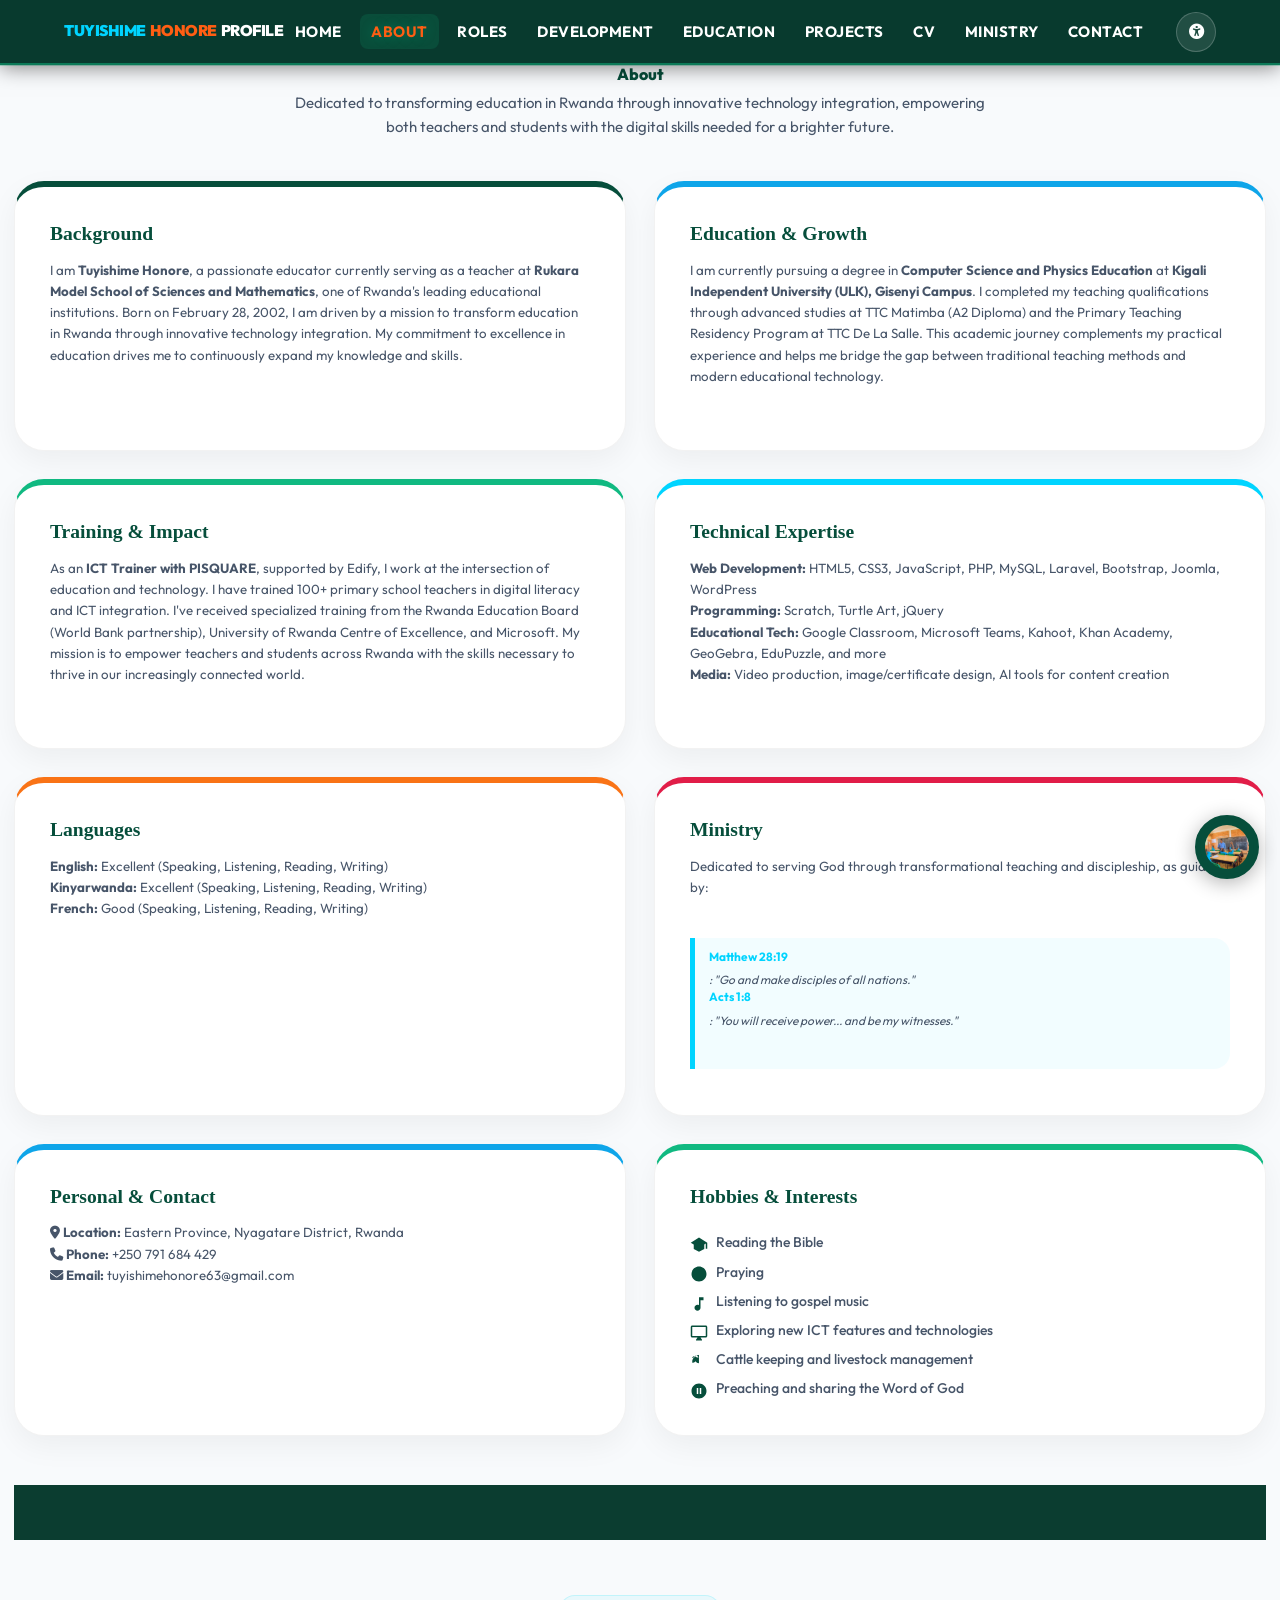
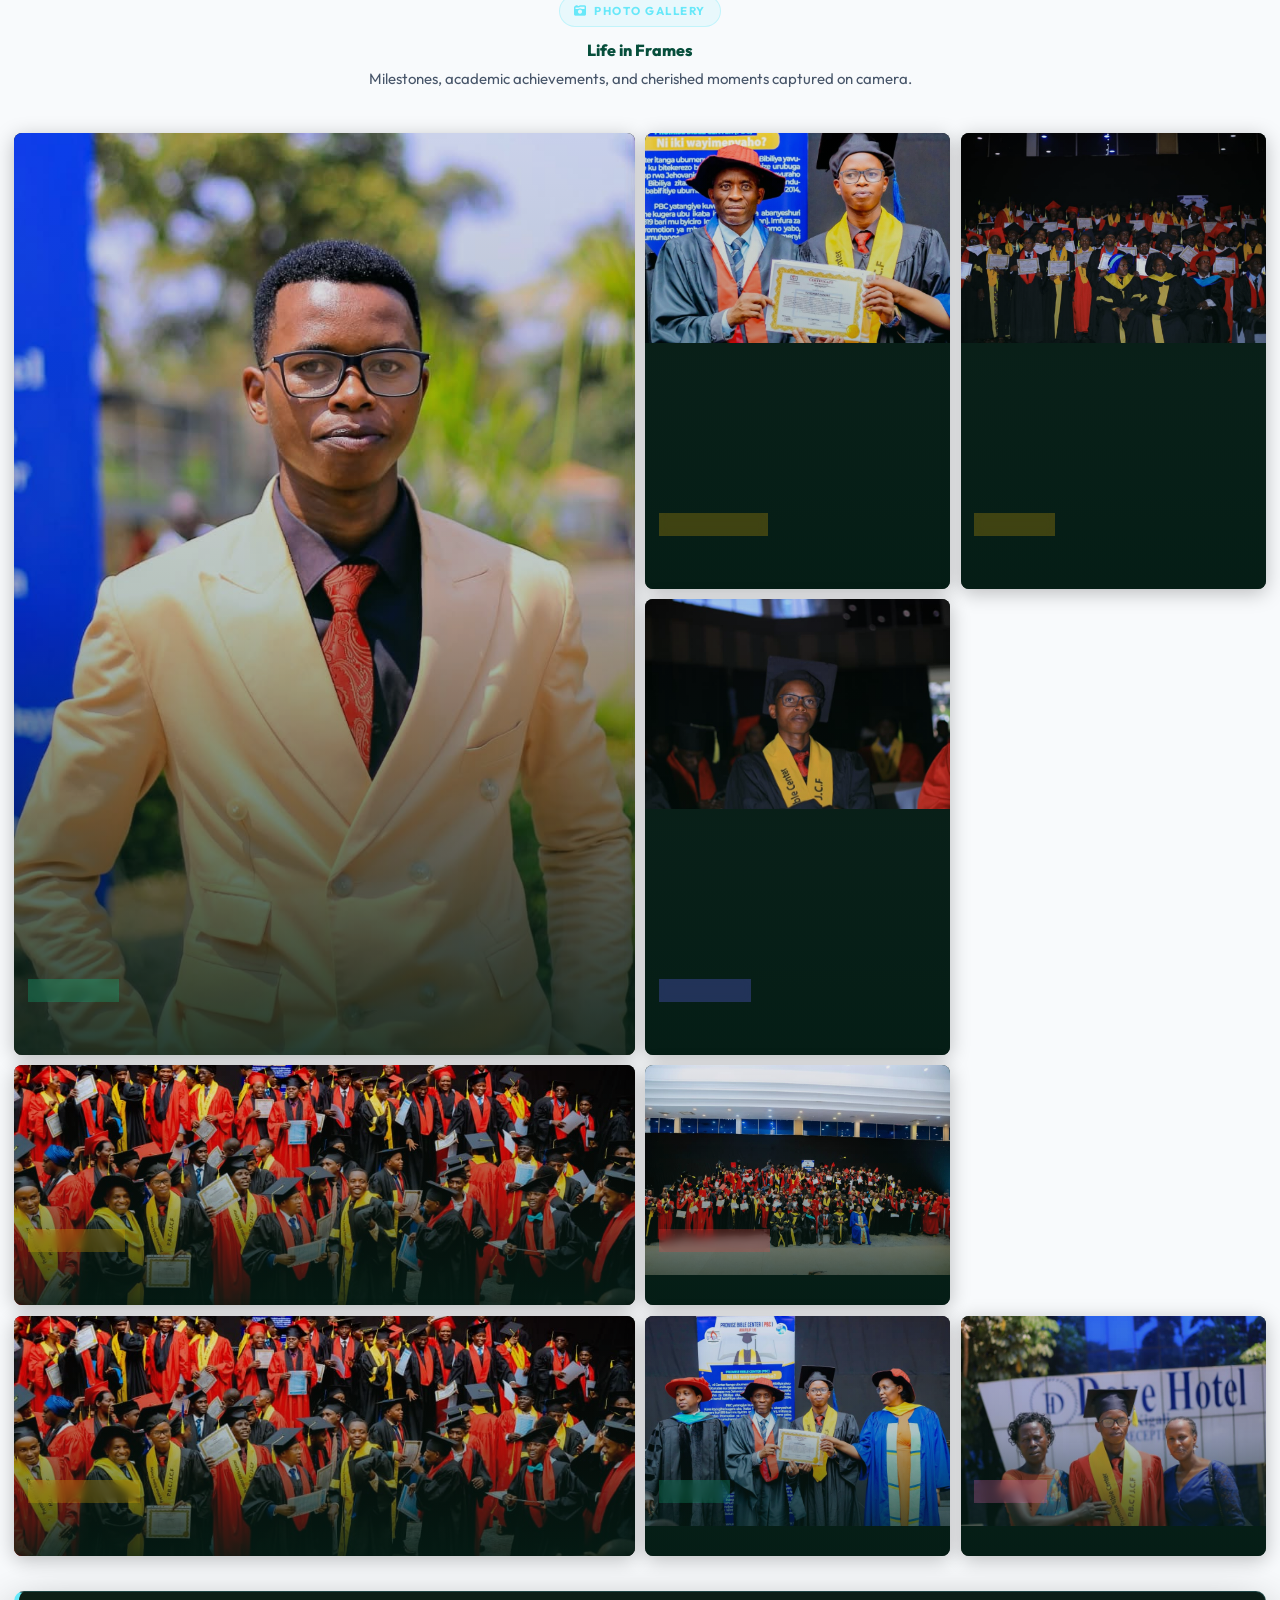
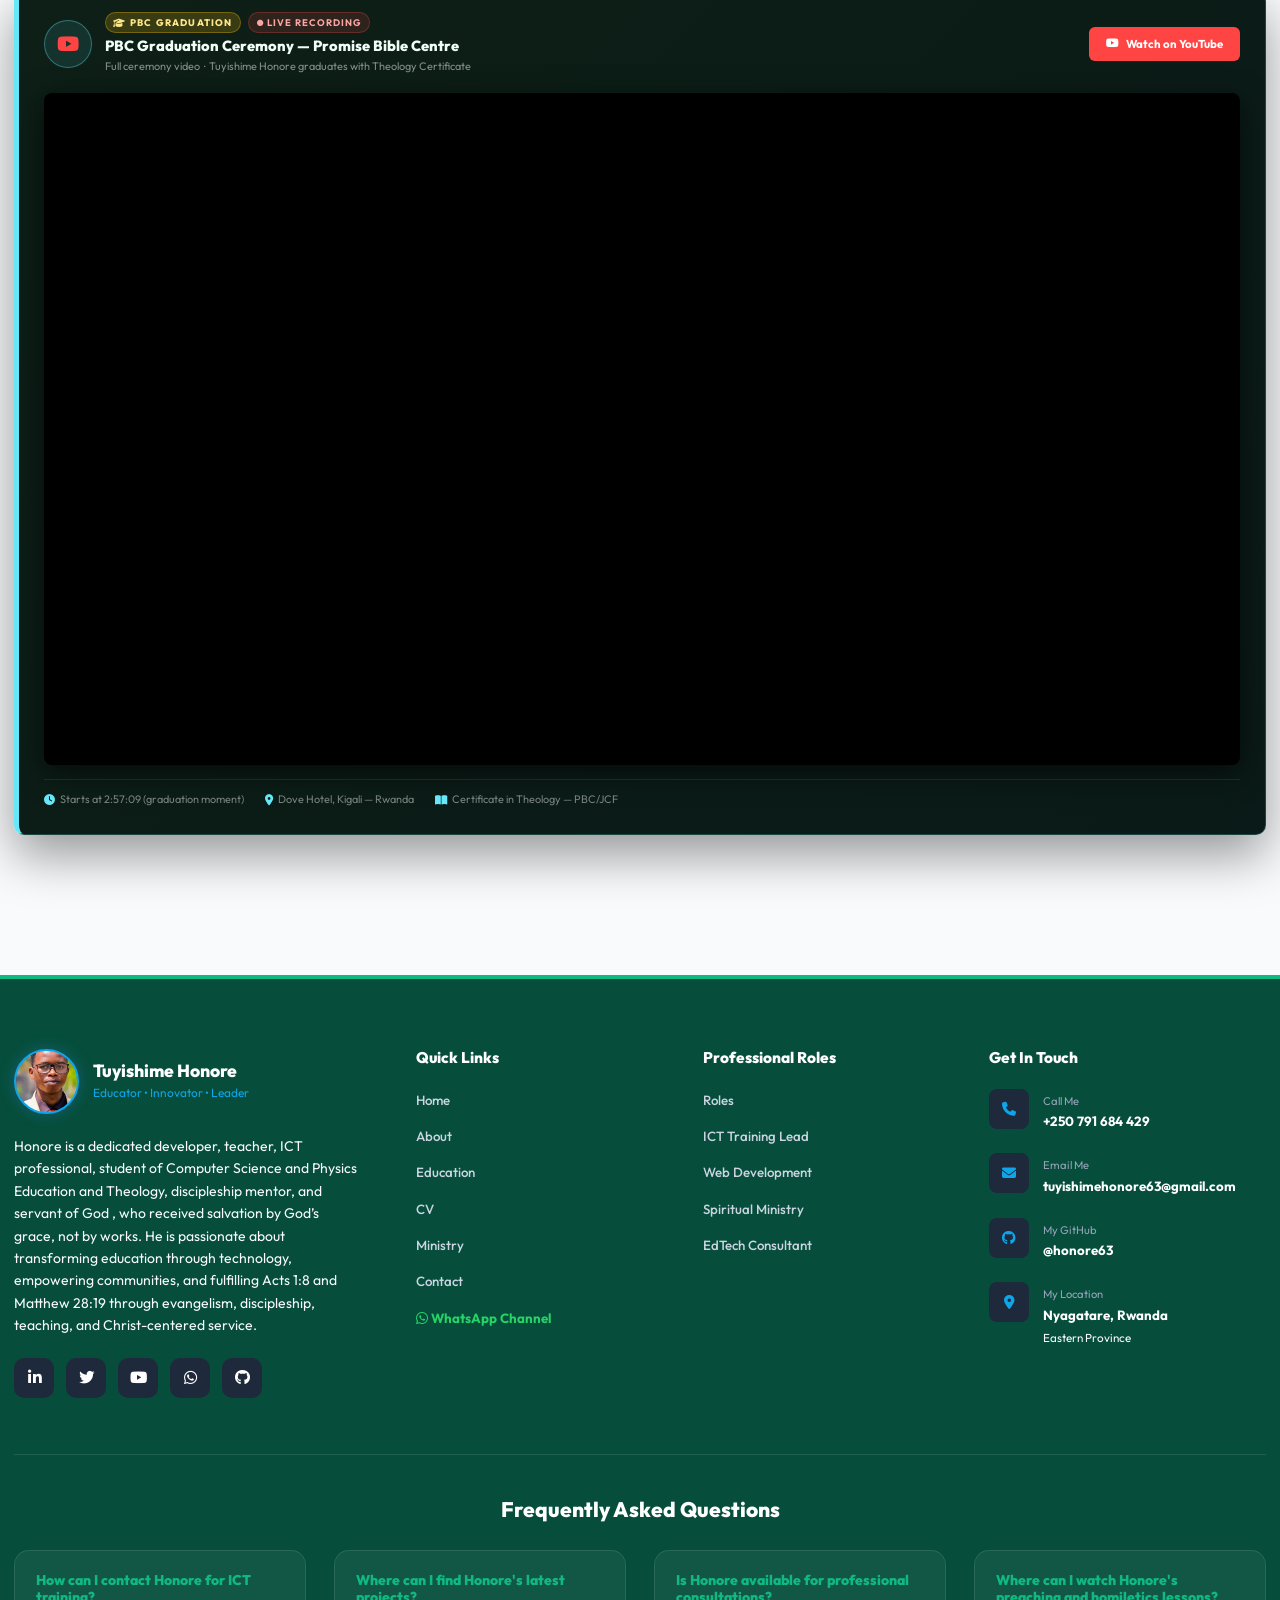
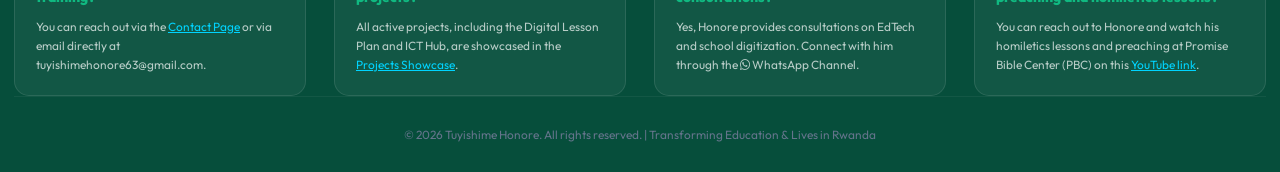
==== commit 2451bd13: "Add PBC Graduation ceremony video to gallery (starts at graduation timestamp 2:57:09)" ====
--- a/frontend/about.html
+++ b/frontend/about.html
@@ -517,7 +517,82 @@
         </div>
 
       </div><!-- /.g-grid -->
+
+      <!-- ===== PBC GRADUATION VIDEO ===== -->
+      <div style="margin-top: 2.5rem; background: linear-gradient(135deg, #0d1f16 0%, #0a1a18 100%);
+                  border: 1px solid rgba(103,232,249,0.2); border-left: 5px solid #67e8f9;
+                  border-radius: 10px; overflow: hidden; box-shadow: 0 20px 50px rgba(0,0,0,0.4);">
+
+        <!-- Card header -->
+        <div style="padding: 1.4rem 1.8rem 0; display: flex; align-items: center; justify-content: space-between; flex-wrap: wrap; gap: 1rem;">
+          <div style="display: flex; align-items: center; gap: 0.9rem;">
+            <div style="width: 48px; height: 48px; background: rgba(103,232,249,0.1); border: 1.5px solid rgba(103,232,249,0.35);
+                        border-radius: 50%; display: flex; align-items: center; justify-content: center;">
+              <i class="fa-brands fa-youtube" style="color: #ff4444; font-size: 1.4rem;"></i>
+            </div>
+            <div>
+              <div style="display: flex; align-items: center; gap: 0.5rem; margin-bottom: 0.25rem;">
+                <span style="background: rgba(234,179,8,0.2); color: #fde68a; font-size: 0.68rem; font-weight: 800;
+                             letter-spacing: 1.2px; text-transform: uppercase; padding: 0.15rem 0.55rem; border-radius: 999px;
+                             border: 1px solid rgba(234,179,8,0.35);">
+                  <i class="fa-solid fa-graduation-cap"></i> PBC Graduation
+                </span>
+                <span style="background: rgba(239,68,68,0.15); color: #fca5a5; font-size: 0.68rem; font-weight: 700;
+                             letter-spacing: 1px; text-transform: uppercase; padding: 0.15rem 0.55rem; border-radius: 999px;
+                             border: 1px solid rgba(239,68,68,0.3);">
+                  <i class="fa-solid fa-circle" style="font-size: 0.45rem; vertical-align: middle;"></i> Live Recording
+                </span>
+              </div>
+              <h3 style="margin: 0; color: #f0fdf4; font-size: 1.05rem; font-weight: 800; line-height: 1.3;">
+                PBC Graduation Ceremony — Promise Bible Centre
+              </h3>
+              <p style="margin: 0.2rem 0 0; color: rgba(255,255,255,0.5); font-size: 0.78rem;">
+                Full ceremony video &nbsp;·&nbsp; Tuyishime Honore graduates with Theology Certificate
+              </p>
+            </div>
+          </div>
+          <a href="https://www.youtube.com/watch?v=ozQOlLkDoJM&t=10629s" target="_blank" rel="noopener noreferrer"
+             style="display: inline-flex; align-items: center; gap: 0.5rem; background: #ff4444; color: #fff;
+                    padding: 0.55rem 1.2rem; border-radius: 6px; font-weight: 700; font-size: 0.82rem;
+                    text-decoration: none; transition: background 0.2s; white-space: nowrap; flex-shrink: 0;"
+             onmouseover="this.style.background='#cc0000'" onmouseout="this.style.background='#ff4444'">
+            <i class="fa-brands fa-youtube"></i> Watch on YouTube
+          </a>
+        </div>
+
+        <!-- Embedded video -->
+        <div style="padding: 1.2rem 1.8rem 1.8rem;">
+          <div style="width: 100%; aspect-ratio: 16/9; border-radius: 8px; overflow: hidden;
+                      background: #000; box-shadow: 0 8px 30px rgba(0,0,0,0.6);">
+            <iframe
+              width="100%" height="100%"
+              src="https://www.youtube.com/embed/ozQOlLkDoJM?start=10629&rel=0&modestbranding=1"
+              title="PBC Graduation Ceremony — Promise Bible Centre | Tuyishime Honore"
+              frameborder="0"
+              allow="accelerometer; autoplay; clipboard-write; encrypted-media; gyroscope; picture-in-picture"
+              allowfullscreen
+              loading="lazy">
+            </iframe>
+          </div>
+
+          <!-- Bottom meta strip -->
+          <div style="display: flex; align-items: center; gap: 1.5rem; margin-top: 1rem; padding-top: 0.8rem;
+                      border-top: 1px solid rgba(255,255,255,0.08); flex-wrap: wrap;">
+            <span style="color: rgba(255,255,255,0.45); font-size: 0.78rem; display: flex; align-items: center; gap: 0.35rem;">
+              <i class="fa-solid fa-clock" style="color: #67e8f9;"></i> Starts at 2:57:09 (graduation moment)
+            </span>
+            <span style="color: rgba(255,255,255,0.45); font-size: 0.78rem; display: flex; align-items: center; gap: 0.35rem;">
+              <i class="fa-solid fa-location-dot" style="color: #67e8f9;"></i> Dove Hotel, Kigali — Rwanda
+            </span>
+            <span style="color: rgba(255,255,255,0.45); font-size: 0.78rem; display: flex; align-items: center; gap: 0.35rem;">
+              <i class="fa-solid fa-book-open" style="color: #67e8f9;"></i> Certificate in Theology — PBC/JCF
+            </span>
+          </div>
+        </div>
+      </div>
+
     </section>
+
 
     <script>
       const glbData = [
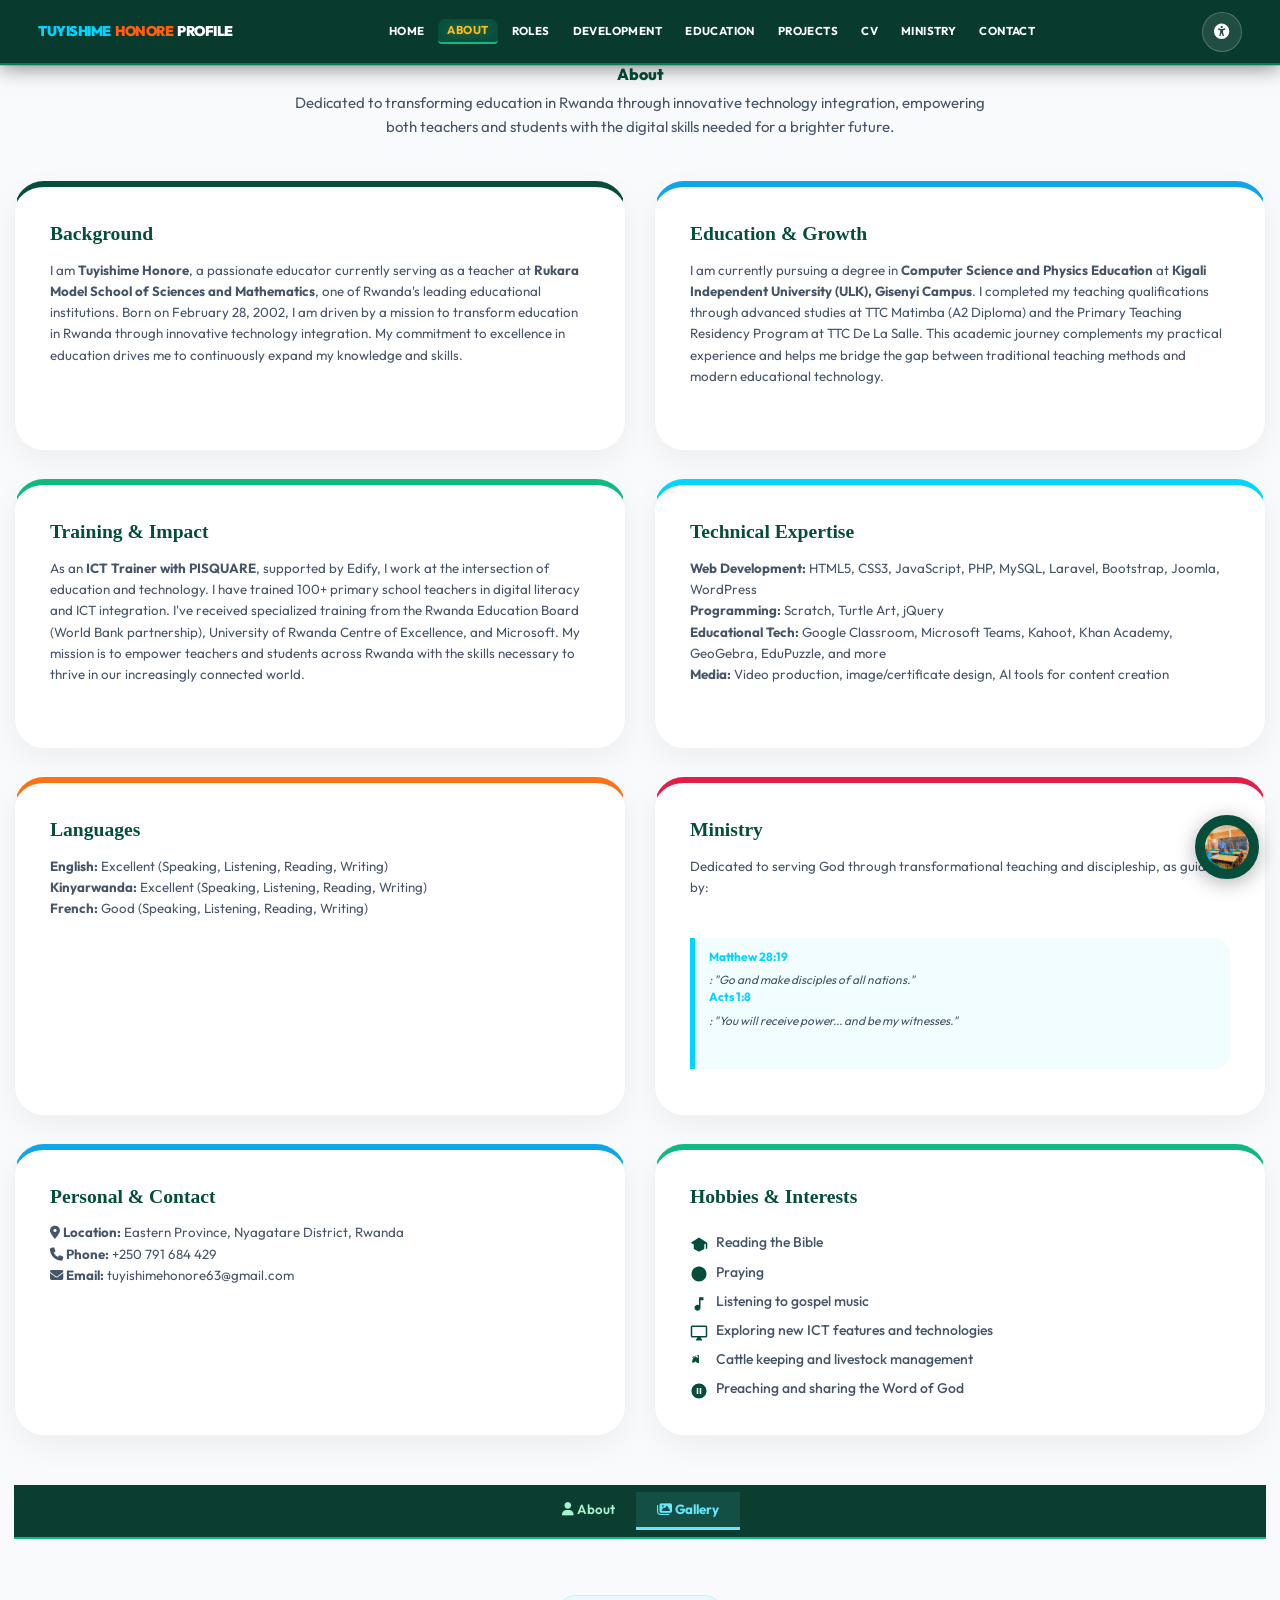
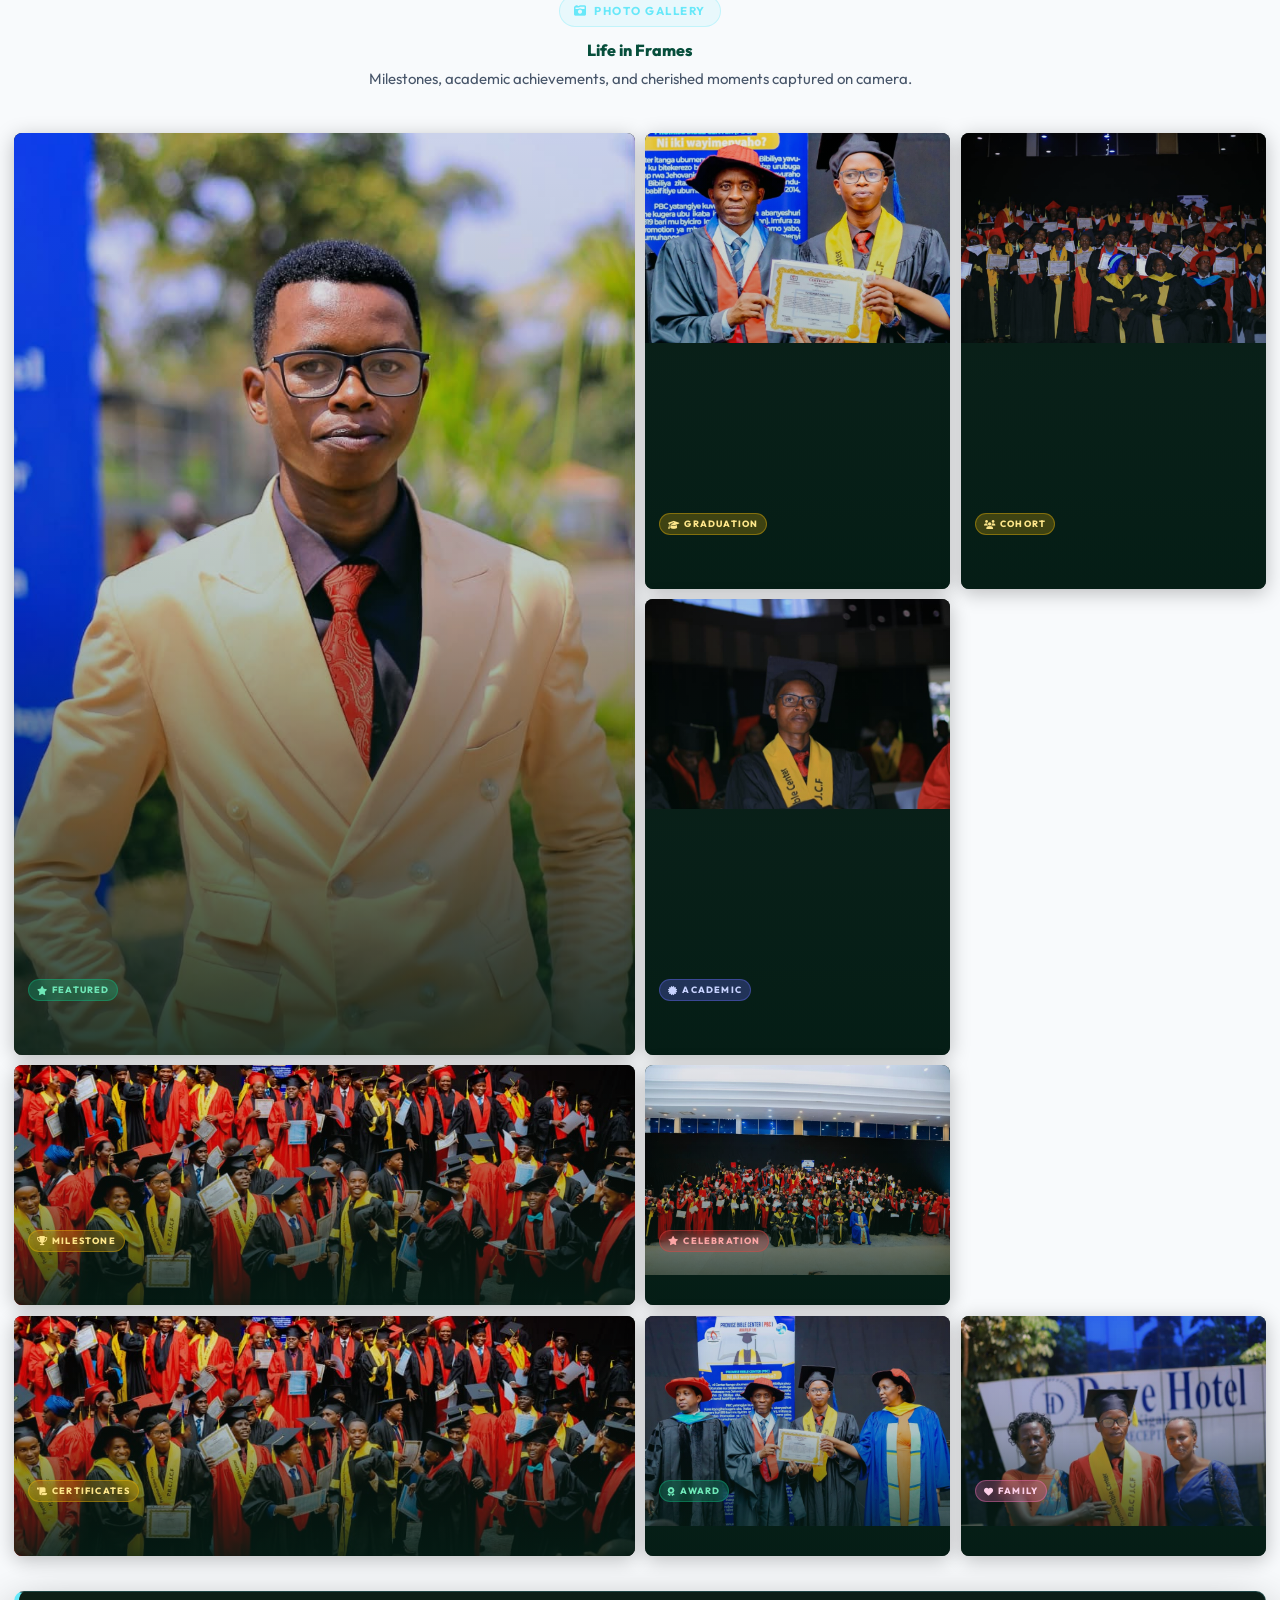
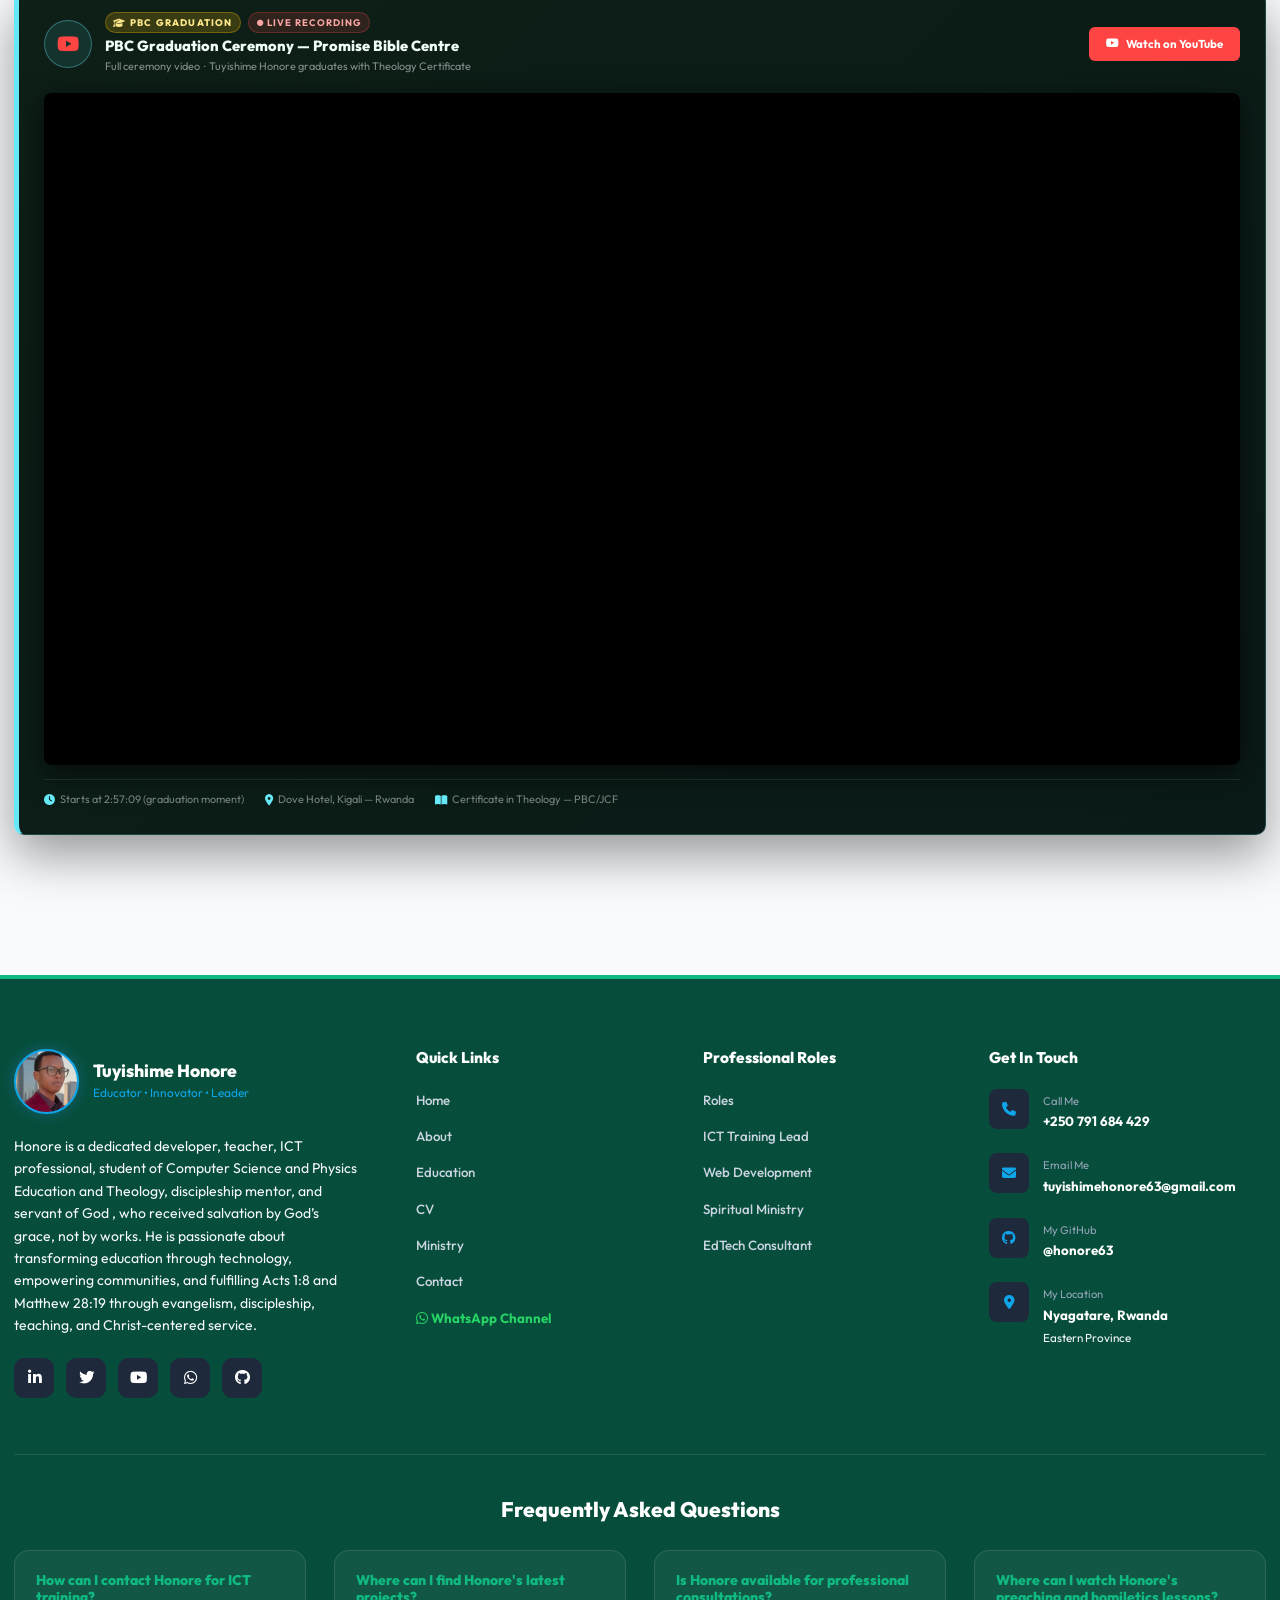
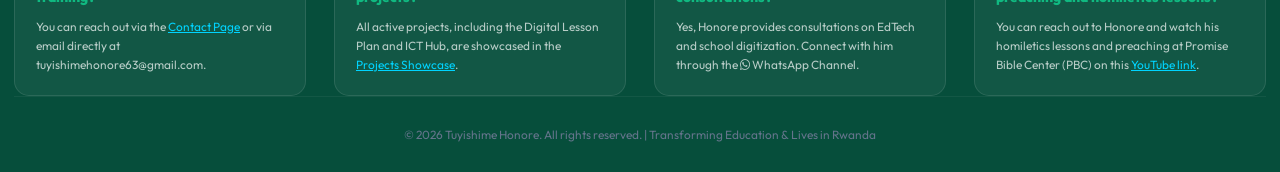
==== commit 1e448875: "feat: update app icon/logo to new profile photo (Oct 2026) across all pages and manifest" ====
--- a/frontend/about.html
+++ b/frontend/about.html
@@ -1,4 +1,4 @@
-<!DOCTYPE html>
+﻿<!DOCTYPE html>
 <html lang="en">
 <head>
   <meta charset="UTF-8" />
@@ -7,7 +7,7 @@
   <link rel="stylesheet" href="assets/css/styles.css?v=1.3" />
 <link rel="stylesheet" href="https://cdnjs.cloudflare.com/ajax/libs/font-awesome/6.7.2/css/all.min.css" />
 
-  <link rel="icon" type="image/jpeg" href="assets/images/WhatsApp%20Image%202026-05-29%20at%204.32.30%20PM.jpeg" />
+  <link rel="icon" type="image/jpeg" href="assets/images/WhatsApp%20Image%202026-10-12%20at%205.53.36%20PM.jpeg" />
 
   <link rel="manifest" href="manifest.json">
   <meta name="apple-mobile-web-app-capable" content="yes">
@@ -762,7 +762,7 @@
     <div class="ai-panel" role="dialog" aria-label="AI chat">
       <div class="ai-header">
         <div class="ai-profile">
-          <img class="ai-avatar" src="assets/images/WhatsApp%20Image%202026-05-29%20at%204.32.30%20PM.jpeg" alt="Honore" />
+          <img class="ai-avatar" src="assets/images/WhatsApp%20Image%202026-10-12%20at%205.53.36%20PM.jpeg" alt="Honore" />
           <div>
             <div class="ai-name">Honore</div>
             <div class="ai-status">Live chart</div>
--- a/frontend/assets/css/styles.css
+++ b/frontend/assets/css/styles.css
@@ -130,19 +130,19 @@
   display: flex;
   justify-content: space-between;
   align-items: center;
-  padding: 0 5%;
+  padding: 0 clamp(1rem, 3%, 3rem);
   z-index: 9999 !important;
   background: rgba(4, 55, 42, 0.98) !important;
   backdrop-filter: blur(16px);
   -webkit-backdrop-filter: blur(16px);
   box-shadow: 0 2px 20px rgba(0, 0, 0, 0.5), 0 1px 0 rgba(16, 185, 129, 0.3);
   border-bottom: 2px solid rgba(16, 185, 129, 0.5);
-  transition: background 0.3s ease, box-shadow 0.3s ease, padding 0.3s ease;
+  transition: background 0.3s ease, box-shadow 0.3s ease;
+  gap: 1rem;
 }
 
 .nav.scrolled {
-  background: rgba(0, 0, 0, 0.9);
-  padding: 0 4%;
+  background: rgba(0, 0, 0, 0.9) !important;
 }
 
 body.nav-open {
@@ -151,66 +151,77 @@
 
 /* Ensure navbar is always visible on every page including home */
 body.home .nav {
-  background: rgba(0, 0, 0, 0.95) !important;
+  background: rgba(4, 55, 42, 0.98) !important;
   border-bottom: 2px solid rgba(16, 185, 129, 0.4);
 }
 
 body.home .nav-links a { color: var(--white) !important; }
 body.home .nav-brand .white { color: var(--white); }
 
-.nav-links a.active { 
-  background: transparent;
-}
-
 .nav-toggle span { background: var(--white); }
 
+/* Brand never shrinks */
 .nav-brand {
-  font-size: 1.1rem;
+  font-size: 1rem;
   font-weight: 900;
   text-transform: uppercase;
   letter-spacing: -0.5px;
   display: flex;
+  align-items: center;
   gap: 0.3rem;
-}
-
-.nav-brand .cyan { color: var(--brand-cyan); }
-.nav-brand .orange { color: var(--brand-orange); }
+  flex-shrink: 0;           /* ← prevents brand from being squished */
+  white-space: nowrap;
+}
+
+.nav-brand .cyan  { color: var(--brand-cyan); }
+.nav-brand .orange{ color: var(--brand-orange); }
 .nav-brand .white { color: var(--white); }
 
+/* Nav links row */
 .nav-links {
   display: flex;
-  gap: 0.5rem;
-  align-items: center;
+  gap: 0.25rem;
+  align-items: center;
+  flex-wrap: nowrap;         /* stay on one line */
+  overflow: visible;
 }
 
 .nav-links a {
-  padding: 0.4rem 0.8rem;
+  padding: 0.4rem 0.7rem;
   font-weight: 700;
-  font-size: 15px;
+  font-size: 0.82rem;        /* consistent across all desktop sizes */
   color: var(--white) !important;
   text-transform: uppercase;
-  letter-spacing: 0.5px;
+  letter-spacing: 0.4px;
   border-radius: 8px;
   transition: all 0.25s ease;
   white-space: nowrap;
   opacity: 1 !important;
   visibility: visible !important;
+  line-height: 1;            /* prevents vertical overflow */
 }
 
 .nav-links a:hover,
 .nav-links a.active {
-  background: rgba(16, 185, 129, 0.15);
-  color: var(--brand-orange) !important;
-  text-shadow: 0 0 12px rgba(16, 185, 129, 0.4);
-}
-
-
-
+  background: rgba(16, 185, 129, 0.18);
+  color: #fbbf24 !important; /* amber – contrast on dark bg */
+  text-shadow: 0 0 10px rgba(251, 191, 36, 0.35);
+}
+
+/* Active link gets a subtle underline indicator */
+.nav-links a.active {
+  border-bottom: 2px solid var(--green-medium);
+  border-radius: 8px 8px 4px 4px;
+}
+
+/* Mid-range tighten – only needed around 900-1100px */
 @media (max-width: 1100px) {
   .nav-links a {
-    padding: 0.5rem 0.6rem;
+    padding: 0.35rem 0.5rem;
     font-size: 0.75rem;
-  }
+    letter-spacing: 0;
+  }
+  .nav-brand { font-size: 0.88rem; }
 }
 
 .nav-toggle {
@@ -1176,55 +1187,83 @@
      position: fixed !important;
      top: 0 !important;
      height: var(--header-height) !important;
-     padding: 0 1rem;
-     background: #000000 !important;
-  }
+     padding: 0 1rem !important;
+     background: rgba(4, 55, 42, 0.99) !important;
+     gap: 0.5rem;
+  }
+
+  /* Brand shrinks gracefully on small phones */
+  .nav-brand { font-size: 0.78rem; letter-spacing: 0; gap: 0.2rem; }
+
+  /* Accessibility button — keep compact but visible */
+  .nav-accessibility { margin-left: 0.5rem; }
+  .acc-btn { width: 34px; height: 34px; font-size: 0.95rem; }
+
+  /* Full-height slide-in mobile menu */
   .nav-links {
-    position: fixed; 
-    top: var(--header-height); 
-    left: 0; 
-    width: 100%; 
-    height: calc(100vh - var(--header-height));
+    position: fixed;
+    top: var(--header-height);
+    left: 0;
+    width: 100%;
     height: calc(100dvh - var(--header-height));
-    background: var(--white); /* White background for mobile menu */
-    flex-direction: column; 
-    padding: 1rem 0; 
+    background: #0f2019;          /* deep dark green for consistency */
+    flex-direction: column;
+    padding: 0.5rem 0 2rem;
     transform: translateX(100%);
-    transition: transform 0.4s cubic-bezier(0.165, 0.84, 0.44, 1);
+    transition: transform 0.35s cubic-bezier(0.165, 0.84, 0.44, 1);
     justify-content: flex-start;
-    z-index: 999;
-    box-shadow: -5px 0 15px rgba(0,0,0,0.1);
-  }
-  .nav-links a { 
-    font-size: 1rem; 
-    padding: 1.2rem 2rem; 
-    width: 100%; 
-    border-bottom: 1px solid #f1f5f9; 
-    color: var(--text) !important;
+    z-index: 9998;
+    overflow-y: auto;
+    -webkit-overflow-scrolling: touch;
+    box-shadow: -4px 0 20px rgba(0,0,0,0.4);
+    gap: 0;
+  }
+
+  .nav-links a {
+    font-size: 1rem;
+    padding: 1.1rem 2rem;
+    width: 100%;
+    border-bottom: 1px solid rgba(255,255,255,0.07);
+    color: #e2e8f0 !important;      /* light text on dark background */
     text-align: left;
     font-weight: 700;
-  }
-  .nav-links a:hover,
+    letter-spacing: 0.5px;
+    border-radius: 0;
+    text-shadow: none;
+  }
+
+  .nav-links a:hover {
+    background: rgba(16, 185, 129, 0.12);
+    color: #6ee7b7 !important;
+    padding-left: 2.8rem;
+  }
+
   .nav-links a.active {
-    background: var(--green-light);
-    color: var(--green-dark) !important;
-    padding-left: 2.5rem; /* Subtle indent effect on active/hover */
-  }
+    background: rgba(16, 185, 129, 0.18);
+    color: #6ee7b7 !important;
+    border-left: 4px solid var(--green-medium);
+    padding-left: 1.75rem;
+    border-bottom-color: rgba(16,185,129,0.2);
+    border-radius: 0;
+  }
+
   .nav-links.active { transform: translateX(0); }
-  .nav-toggle { 
-    display: flex; 
-    z-index: 5001; 
-  }
-  
+
+  .nav-toggle {
+    display: flex;
+    z-index: 10000;
+    flex-shrink: 0;
+  }
+
+  /* Cards */
   .profile-card { grid-template-columns: 1fr; margin-top: 2rem; }
-  .profile-image-container { height: 350px; }
-  .profile-content { padding: 2rem; text-align: center; }
+  .profile-image-container { height: 320px; }
+  .profile-content { padding: 1.5rem; text-align: center; }
   .profile-name { text-align: center !important; }
   .profile-job { margin: 0 auto 1.5rem; }
   .profile-cta { justify-content: center; }
-  
+
   .hero-buttons { flex-direction: column; width: 100%; max-width: 300px; margin-inline: auto; }
-  .btn { width: 100%; }
 }
 
 @media (max-width: 600px) {
@@ -1416,7 +1455,8 @@
 
 .nav-accessibility {
   position: relative;
-  margin-left: 1.5rem;
+  margin-left: 0.75rem;
+  flex-shrink: 0;    /* never squish the accessibility button */
 }
 
 .acc-btn {
